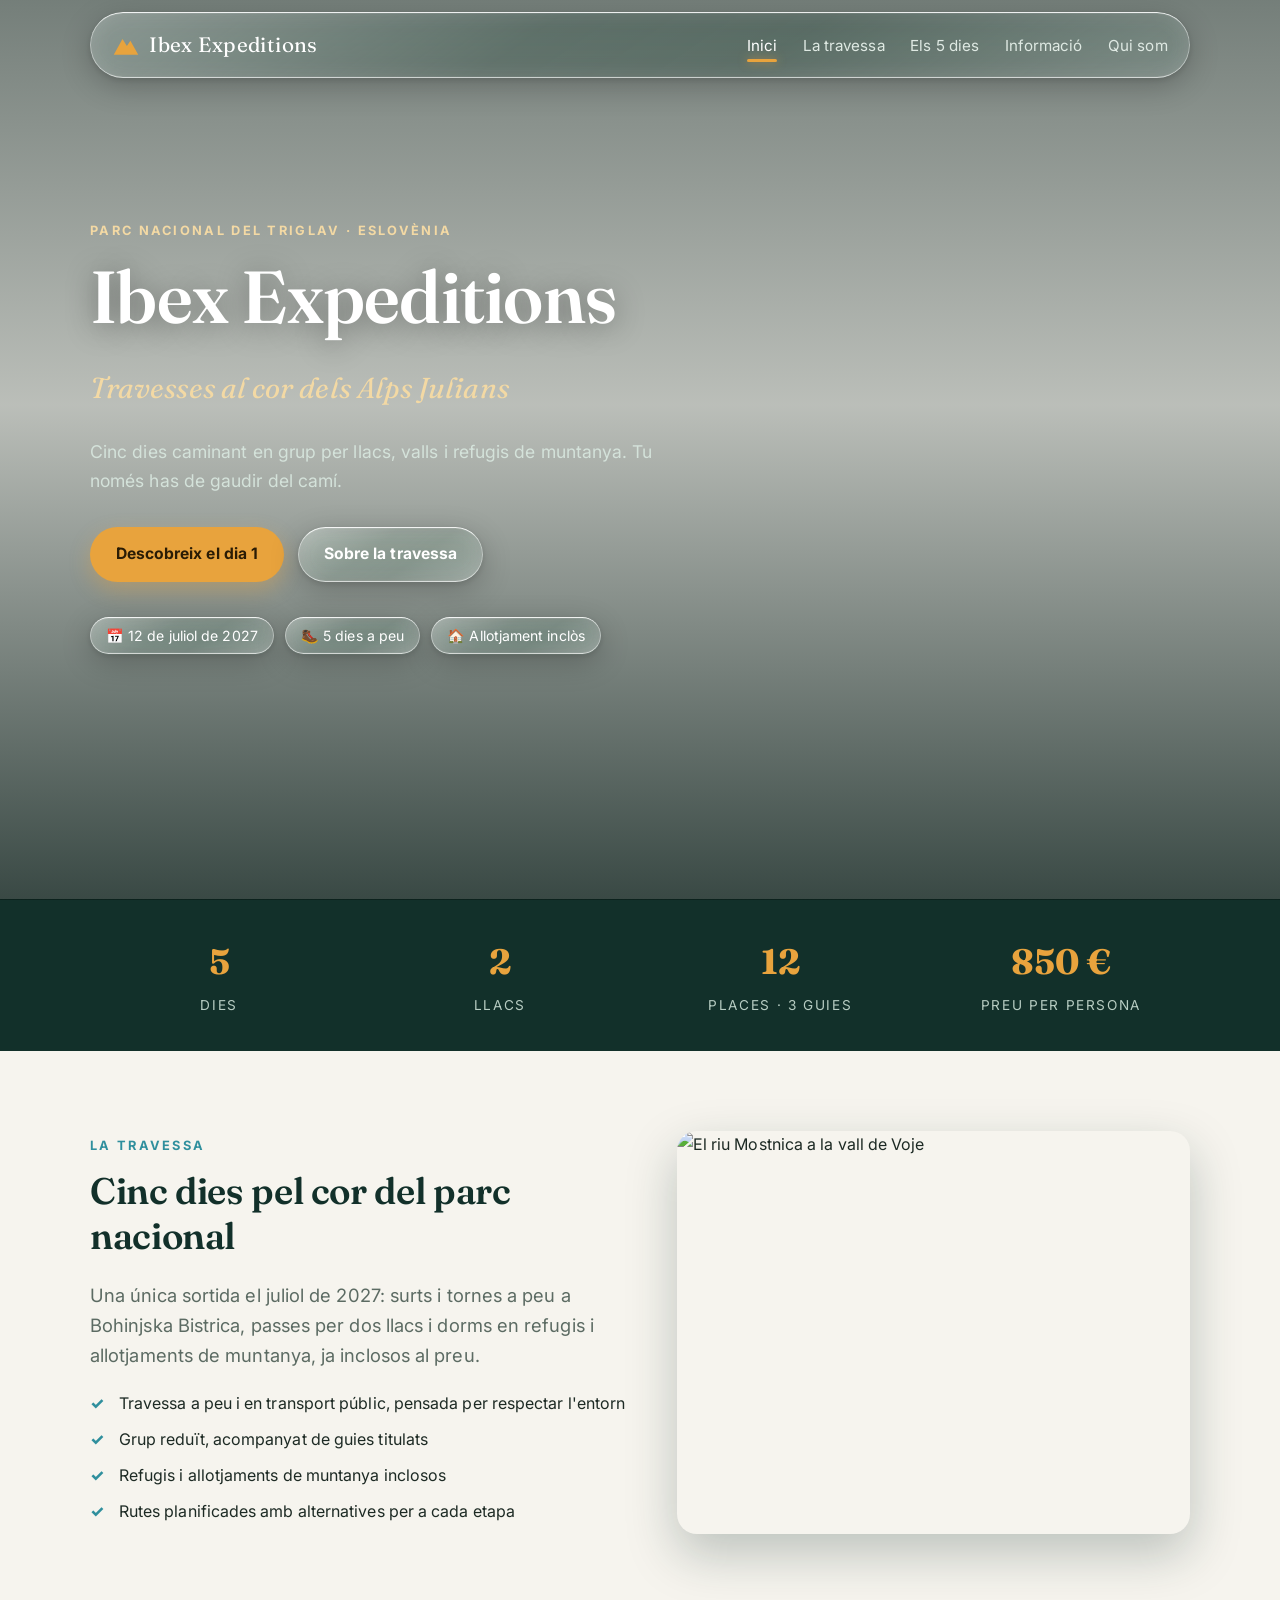
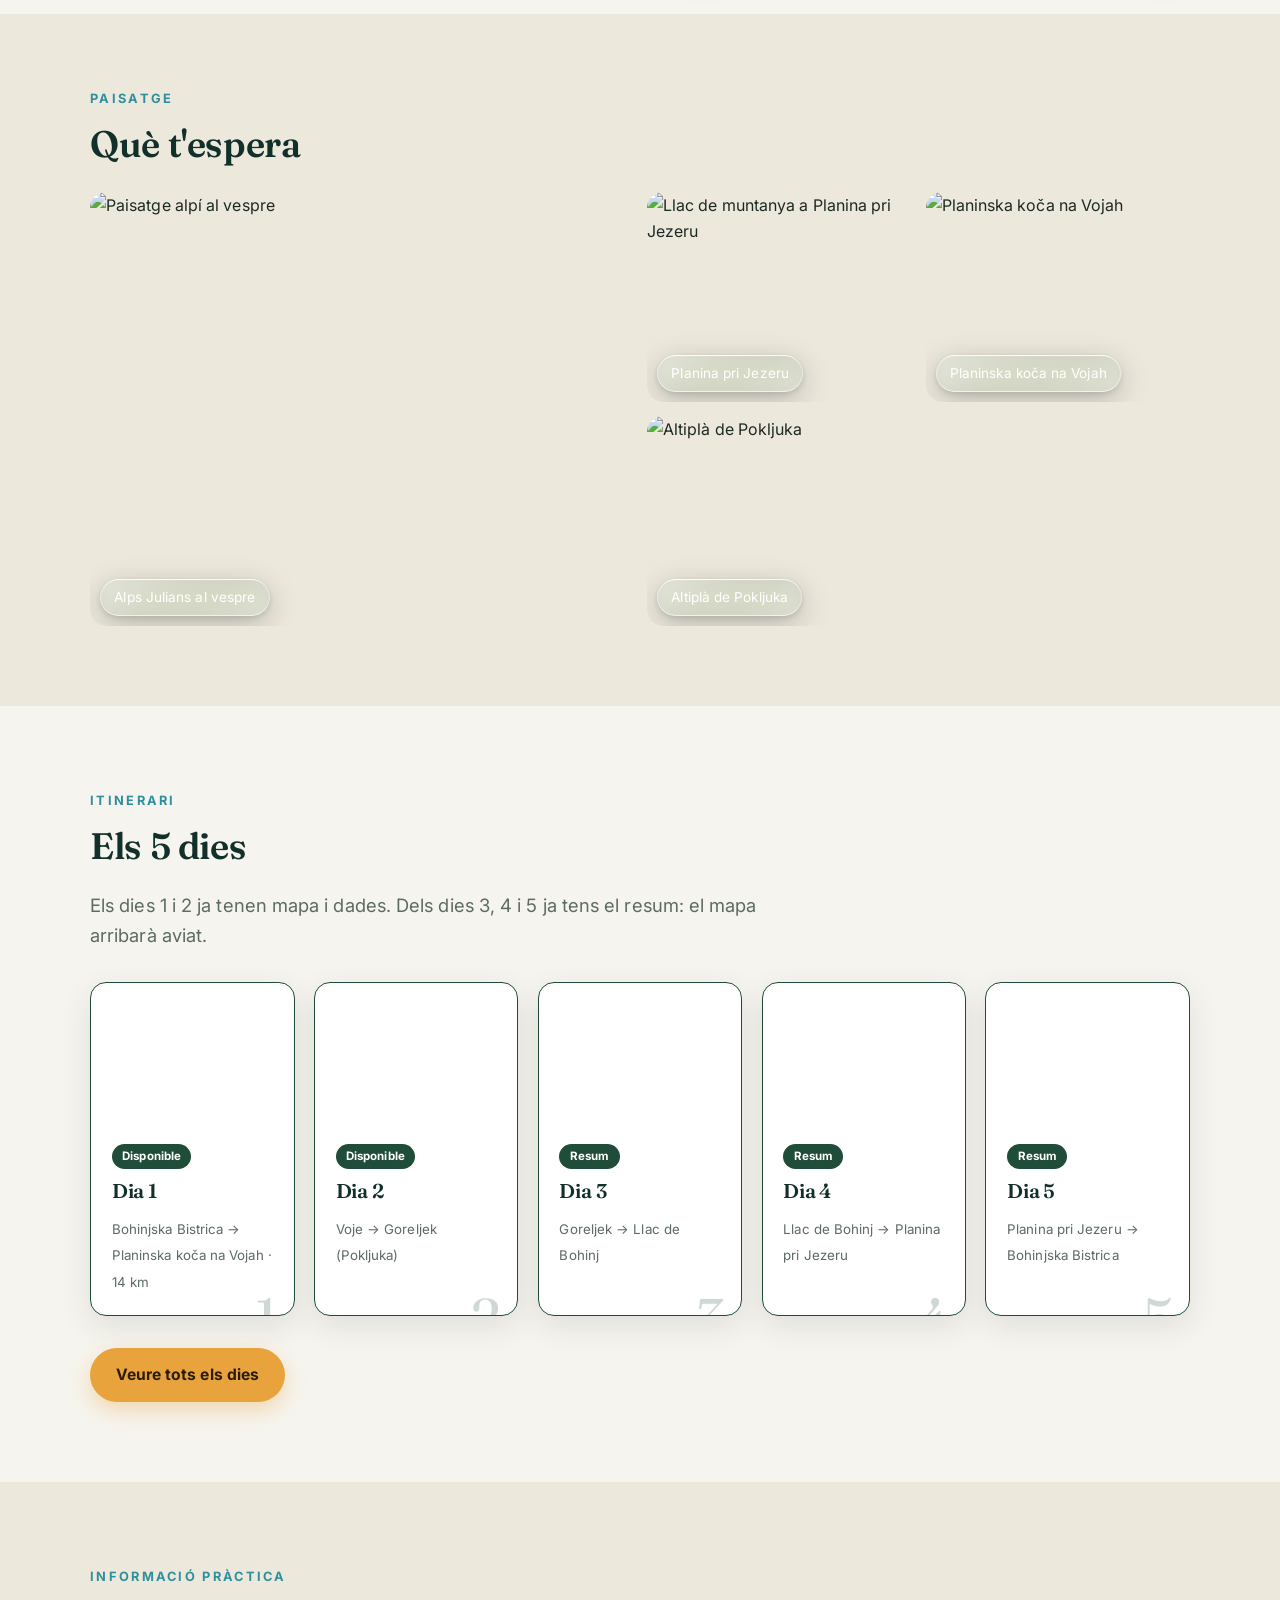
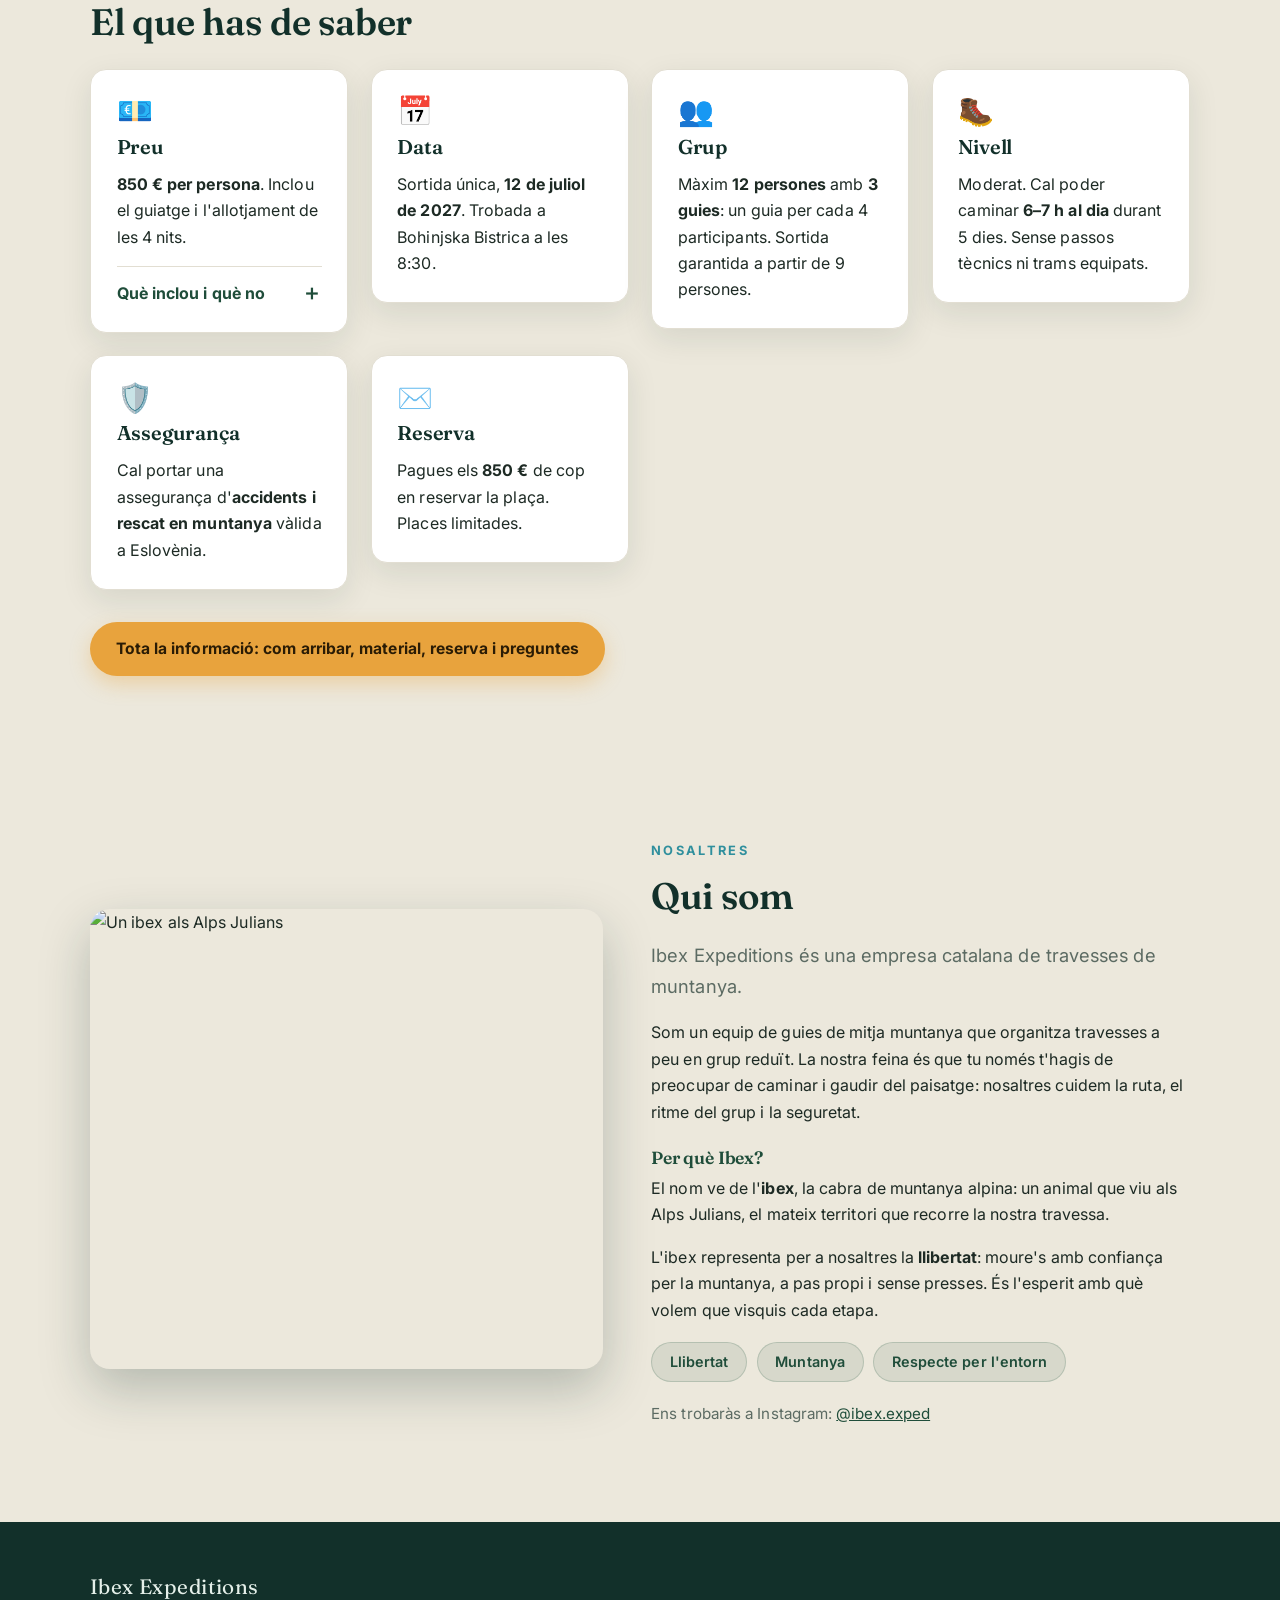
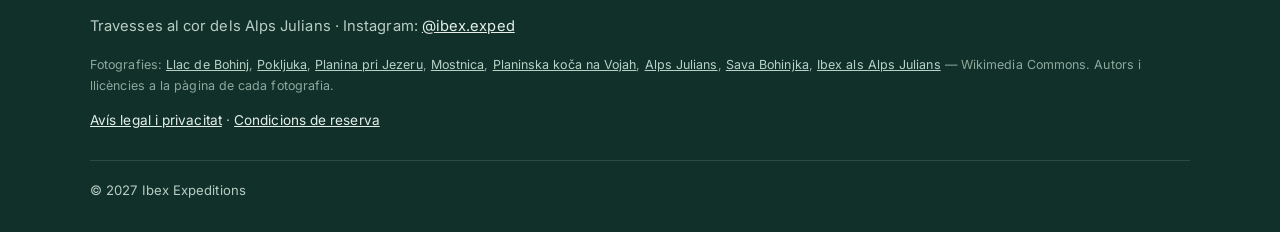
==== index.html @ 826ab8e1 "Pagament únic de 850 € en reservar (sense paga i senyal) Co-Authored-By: Claude Opus 5.5 <noreply@an" ====
<!DOCTYPE html>
<html lang="ca">
<head>
  <meta charset="UTF-8">
  <meta name="viewport" content="width=device-width, initial-scale=1">
  <title>Ibex Expeditions · Travesses al cor dels Alps Julians</title>
  <meta name="description" content="Ibex Expeditions: travessa guiada de 5 dies a peu pel Parc Nacional del Triglav (Eslovènia).">
  <link rel="preconnect" href="https://fonts.googleapis.com">
  <link rel="preconnect" href="https://fonts.gstatic.com" crossorigin>
  <link href="https://fonts.googleapis.com/css2?family=Fraunces:opsz,wght@9..144,500;9..144,600&family=Inter:wght@400;500;600;700&display=swap" rel="stylesheet">
  <link rel="stylesheet" href="css/style.css?v=23">
</head>
<body data-page="index">
<svg width="0" height="0" style="position:absolute" aria-hidden="true">
  <filter id="liquid" x="0" y="0" width="100%" height="100%" color-interpolation-filters="sRGB">
    <feImage href="data:image/svg+xml;utf8,%3Csvg%20xmlns%3D%22http%3A%2F%2Fwww.w3.org%2F2000%2Fsvg%22%20viewBox%3D%220%200%20100%20100%22%20preserveAspectRatio%3D%22none%22%3E%3Cdefs%3E%3ClinearGradient%20id%3D%22g%22%20x1%3D%220%22%20y1%3D%220%22%20x2%3D%221%22%20y2%3D%220%22%3E%3Cstop%20offset%3D%220%22%20stop-color%3D%22rgb%28255%2C128%2C128%29%22%2F%3E%3Cstop%20offset%3D%22.14%22%20stop-color%3D%22rgb%28128%2C128%2C128%29%22%2F%3E%3Cstop%20offset%3D%22.86%22%20stop-color%3D%22rgb%28128%2C128%2C128%29%22%2F%3E%3Cstop%20offset%3D%221%22%20stop-color%3D%22rgb%280%2C128%2C128%29%22%2F%3E%3C%2FlinearGradient%3E%3C%2Fdefs%3E%3Crect%20width%3D%22100%22%20height%3D%22100%22%20fill%3D%22url%28%23g%29%22%2F%3E%3C%2Fsvg%3E" x="0" y="0" width="100%" height="100%" preserveAspectRatio="none" result="mh"/>
    <feDisplacementMap in="SourceGraphic" in2="mh" scale="46" xChannelSelector="R" yChannelSelector="B" result="d1"/>
    <feImage href="data:image/svg+xml;utf8,%3Csvg%20xmlns%3D%22http%3A%2F%2Fwww.w3.org%2F2000%2Fsvg%22%20viewBox%3D%220%200%20100%20100%22%20preserveAspectRatio%3D%22none%22%3E%3Cdefs%3E%3ClinearGradient%20id%3D%22g%22%20x1%3D%220%22%20y1%3D%220%22%20x2%3D%220%22%20y2%3D%221%22%3E%3Cstop%20offset%3D%220%22%20stop-color%3D%22rgb%28128%2C255%2C128%29%22%2F%3E%3Cstop%20offset%3D%22.3%22%20stop-color%3D%22rgb%28128%2C128%2C128%29%22%2F%3E%3Cstop%20offset%3D%22.7%22%20stop-color%3D%22rgb%28128%2C128%2C128%29%22%2F%3E%3Cstop%20offset%3D%221%22%20stop-color%3D%22rgb%28128%2C0%2C128%29%22%2F%3E%3C%2FlinearGradient%3E%3C%2Fdefs%3E%3Crect%20width%3D%22100%22%20height%3D%22100%22%20fill%3D%22url%28%23g%29%22%2F%3E%3C%2Fsvg%3E" x="0" y="0" width="100%" height="100%" preserveAspectRatio="none" result="mv"/>
    <feDisplacementMap in="d1" in2="mv" scale="46" xChannelSelector="B" yChannelSelector="G"/>
  </filter>
</svg><header class="nav" id="nav">
  <div class="container nav-inner">
    <a class="brand" href="index.html">
      <svg viewBox="0 0 32 32" aria-hidden="true"><path d="M2 27 12 9l5 8 4-6 9 16z" fill="#e8a33d"/></svg>
      Ibex Expeditions
    </a>
    <button class="burger" aria-label="Obre el menú" aria-expanded="false">☰</button>
    <ul>
      <li><a class="link active" href="index.html">Inici</a></li>
      <li><a class="link" href="index.html#travessa">La travessa</a></li>
      <li><a class="link" href="index.html#dies">Els 5 dies</a></li>
      <li><a class="link" href="informacio.html">Informació</a></li>
      <li><a class="link" href="index.html#qui-som">Qui som</a></li>
    </ul>
  </div>
</header>

<section class="hero hero-photo" id="inici" style="--hero:url('https://commons.wikimedia.org/wiki/Special:FilePath/Bohinjsko_jezero_2.jpg?width=2000')">
  <div class="container">
    <span class="eyebrow" style="color:#f3d9a4">Parc Nacional del Triglav · Eslovènia</span>
    <h1>Ibex Expeditions</h1>
    <p class="slogan">Travesses al cor dels Alps Julians</p>
    <p class="sub">Cinc dies caminant en grup per llacs, valls i refugis de muntanya. Tu només has de gaudir del camí.</p>
    <div class="btns">
      <a class="btn btn-primary" href="dies.html#dia-1">Descobreix el dia 1</a>
      <a class="btn btn-ghost" href="#travessa">Sobre la travessa</a>
    </div>
    <div class="hero-badges"><span>📅 12 de juliol de 2027</span><span>🥾 5 dies a peu</span><span>🏠 Allotjament inclòs</span></div>
  </div>
</section>

<section class="statbar">
  <div class="container"><div class="grid">
    <div><strong>5</strong><span>dies</span></div>
    <div><strong>2</strong><span>llacs</span></div>
    <div><strong>12</strong><span>places · 3 guies</span></div>
    <div><strong>850 €</strong><span>preu per persona</span></div>
  </div></div>
</section>

<section class="section" id="travessa">
  <div class="container split">
    <div class="reveal">
      <span class="eyebrow">La travessa</span>
      <h2>Cinc dies pel cor del parc nacional</h2>
      <p class="lead">Una única sortida el juliol de 2027: surts i tornes a peu a Bohinjska Bistrica, passes per dos llacs i dorms en refugis i allotjaments de muntanya, ja inclosos al preu.</p>
      <ul class="checks">
        <li>Travessa a peu i en transport públic, pensada per respectar l'entorn</li>
        <li>Grup reduït, acompanyat de guies titulats</li>
        <li>Refugis i allotjaments de muntanya inclosos</li>
        <li>Rutes planificades amb alternatives per a cada etapa</li>
      </ul>
    </div>
    <img class="reveal" src="https://commons.wikimedia.org/wiki/Special:FilePath/Mostnica-Voje5.JPG?width=1600" alt="El riu Mostnica a la vall de Voje" loading="lazy">
  </div>
</section>

<section class="section" style="background:#ece8dc;padding-top:70px">
  <div class="container">
    <div class="reveal">
      <span class="eyebrow">Paisatge</span>
      <h2>Què t'espera</h2>
    </div>
    <div class="gallery reveal" style="margin-top:1.6rem">
      <figure class="wide tall"><img src="https://commons.wikimedia.org/wiki/Special:FilePath/Alpine_landscape_panorama_in_the_evening_%2852340854025%29.jpg?width=1600" alt="Paisatge alpí al vespre" loading="lazy"><figcaption>Alps Julians al vespre</figcaption></figure>
      <figure><img src="https://commons.wikimedia.org/wiki/Special:FilePath/Planina-pri-Jezeru-lake.jpg?width=1600" alt="Llac de muntanya a Planina pri Jezeru" loading="lazy"><figcaption>Planina pri Jezeru</figcaption></figure>
      <figure><img src="https://commons.wikimedia.org/wiki/Special:FilePath/Planinska_ko%C4%8Da_na_Vojah.JPG?width=1600" alt="Planinska koča na Vojah" loading="lazy"><figcaption>Planinska koča na Vojah</figcaption></figure>
      <figure class="wide"><img src="https://commons.wikimedia.org/wiki/Special:FilePath/Beautiful_surroundings_of_Planina_Zajamniki,_Pokljuka_plateau_near_Lake_Bohinj,_Julian_Alps_in_Triglav_National_Park_%2852340724264%29.jpg?width=1600" alt="Altiplà de Pokljuka" loading="lazy"><figcaption>Altiplà de Pokljuka</figcaption></figure>
    </div>
  </div>
</section>

<section class="section" id="dies">
  <div class="container">
    <div class="reveal">
      <span class="eyebrow">Itinerari</span>
      <h2>Els 5 dies</h2>
      <p class="lead">Els dies 1 i 2 ja tenen mapa i dades. Dels dies 3, 4 i 5 ja tens el resum: el mapa arribarà aviat.</p>
    </div>
    <div class="days" style="margin-top:2rem">
      <a class="day-card photo available reveal" href="dies.html#dia-1"><div class="thumb" style="background-image:url('https://commons.wikimedia.org/wiki/Special:FilePath/Mostnica-Voje5.JPG?width=600')"></div><div class="body"><span class="num">1</span><span class="tag">Disponible</span><h3>Dia 1</h3><small>Bohinjska Bistrica → Planinska koča na Vojah · 14 km</small></div></a>
      <a class="day-card photo available reveal" href="dies.html#dia-2"><div class="thumb" style="background-image:url('https://commons.wikimedia.org/wiki/Special:FilePath/Beautiful_surroundings_of_Planina_Zajamniki,_Pokljuka_plateau_near_Lake_Bohinj,_Julian_Alps_in_Triglav_National_Park_%2852340724264%29.jpg?width=600')"></div><div class="body"><span class="num">2</span><span class="tag">Disponible</span><h3>Dia 2</h3><small>Voje → Goreljek (Pokljuka)</small></div></a>
      <a class="day-card photo available reveal" href="dies.html#dia-3"><div class="thumb" style="background-image:url('https://commons.wikimedia.org/wiki/Special:FilePath/Bohinjsko_jezero_2.jpg?width=600')"></div><div class="body"><span class="num">3</span><span class="tag">Resum</span><h3>Dia 3</h3><small>Goreljek → Llac de Bohinj</small></div></a>
      <a class="day-card photo available reveal" href="dies.html#dia-4"><div class="thumb" style="background-image:url('https://commons.wikimedia.org/wiki/Special:FilePath/Planina-pri-Jezeru-lake.jpg?width=600')"></div><div class="body"><span class="num">4</span><span class="tag">Resum</span><h3>Dia 4</h3><small>Llac de Bohinj → Planina pri Jezeru</small></div></a>
      <a class="day-card photo available reveal" href="dies.html#dia-5"><div class="thumb" style="background-image:url('https://commons.wikimedia.org/wiki/Special:FilePath/Sava_Bohinjka_River_%2842613772802%29.jpg?width=600')"></div><div class="body"><span class="num">5</span><span class="tag">Resum</span><h3>Dia 5</h3><small>Planina pri Jezeru → Bohinjska Bistrica</small></div></a>
    </div>
    <div class="btns reveal" style="margin-top:2rem"><a class="btn btn-primary" href="dies.html">Veure tots els dies</a></div>
  </div>
</section>

<section class="section" id="pràctic" style="background:#ece8dc">
  <div class="container">
    <div class="reveal">
      <span class="eyebrow">Informació pràctica</span>
      <h2>El que has de saber</h2>
    </div>
    <div class="grid grid-3 price-grid" style="margin-top:1.5rem">
      <div class="card reveal"><div class="icon">💶</div><h3>Preu</h3><p><strong>850 € per persona</strong>. Inclou el guiatge i l'allotjament de les 4 nits.</p>
        <details class="acc">
          <summary>Què inclou i què no</summary>
          <div class="acc-body">
            <h4>✓ Inclou</h4>
            <ul class="checks"><li>Guiatge de la travessa durant els 5 dies</li><li>Allotjament de les 4 nits en refugis i allotjaments de muntanya, amb sopar i esmorzar</li></ul>
            <h4>✗ No inclou</h4>
            <ul class="nocheck"><li>Vols i transport fins a Bohinjska Bistrica</li><li>Dinars de pícnic, begudes i extres</li><li>Assegurança d'accidents i rescat</li><li>Allotjament abans i després de la travessa</li></ul>
            <p class="acc-note">Com que inclou guiatge i allotjament, és un viatge combinat venut per l'agència Viatges Muntanya Oberta, SL. <a href="informacio.html#pressupost">Mira el pressupost orientatiu del viatge sencer</a>.</p>
          </div>
        </details>
      </div>
      <div class="card reveal"><div class="icon">📅</div><h3>Data</h3><p>Sortida única, <strong>12 de juliol de 2027</strong>. Trobada a Bohinjska Bistrica a les 8:30.</p></div>
      <div class="card reveal"><div class="icon">👥</div><h3>Grup</h3><p>Màxim <strong>12 persones</strong> amb <strong>3 guies</strong>: un guia per cada 4 participants. Sortida garantida a partir de 9 persones.</p></div>
      <div class="card reveal"><div class="icon">🥾</div><h3>Nivell</h3><p>Moderat. Cal poder caminar <strong>6–7 h al dia</strong> durant 5 dies. Sense passos tècnics ni trams equipats.</p></div>
      <div class="card reveal"><div class="icon">🛡️</div><h3>Assegurança</h3><p>Cal portar una assegurança d'<strong>accidents i rescat en muntanya</strong> vàlida a Eslovènia.</p></div>
      <div class="card reveal"><div class="icon">✉️</div><h3>Reserva</h3><p>Pagues els <strong>850 €</strong> de cop en reservar la plaça. Places limitades.</p></div>
    </div>
    <div class="btns reveal" style="margin-top:2rem"><a class="btn btn-primary" href="informacio.html">Tota la informació: com arribar, material, reserva i preguntes</a></div>
  </div>
</section>

<section class="section" id="qui-som">
  <div class="container split split-rev">
    <img class="reveal" src="https://commons.wikimedia.org/wiki/Special:FilePath/MC_Steinbock.jpg?width=1400" alt="Un ibex als Alps Julians" loading="lazy">
    <div class="reveal">
      <span class="eyebrow">Nosaltres</span>
      <h2>Qui som</h2>
      <p class="lead">Ibex Expeditions és una empresa catalana de travesses de muntanya.</p>
      <p>Som un equip de guies de mitja muntanya que organitza travesses a peu en grup reduït. La nostra feina és que tu només t'hagis de preocupar de caminar i gaudir del paisatge: nosaltres cuidem la ruta, el ritme del grup i la seguretat.</p>
      <h3 class="sub-h">Per què Ibex?</h3>
      <p>El nom ve de l'<strong>ibex</strong>, la cabra de muntanya alpina: un animal que viu als Alps Julians, el mateix territori que recorre la nostra travessa.</p>
      <p>L'ibex representa per a nosaltres la <strong>llibertat</strong>: moure's amb confiança per la muntanya, a pas propi i sense presses. És l'esperit amb què volem que visquis cada etapa.</p>
      <div class="chips"><span>Llibertat</span><span>Muntanya</span><span>Respecte per l'entorn</span></div>
      <p class="who-links">Ens trobaràs a Instagram: <a href="https://www.instagram.com/ibex.exped" target="_blank" rel="noopener">@ibex.exped</a></p>
    </div>
  </div>
</section>

<footer class="footer">
  <div class="container">
    <a class="brand" href="index.html">Ibex Expeditions</a>
    <p>Travesses al cor dels Alps Julians · Instagram: <a href="https://www.instagram.com/ibex.exped" target="_blank" rel="noopener">@ibex.exped</a></p>
    <p class="credits">Fotografies: <a href="https://commons.wikimedia.org/wiki/File:Bohinjsko_jezero_2.jpg" target="_blank" rel="noopener">Llac de Bohinj</a>, <a href="https://commons.wikimedia.org/wiki/File:Beautiful_surroundings_of_Planina_Zajamniki,_Pokljuka_plateau_near_Lake_Bohinj,_Julian_Alps_in_Triglav_National_Park_%2852340724264%29.jpg" target="_blank" rel="noopener">Pokljuka</a>, <a href="https://commons.wikimedia.org/wiki/File:Planina-pri-Jezeru-lake.jpg" target="_blank" rel="noopener">Planina pri Jezeru</a>, <a href="https://commons.wikimedia.org/wiki/File:Mostnica-Voje5.JPG" target="_blank" rel="noopener">Mostnica</a>, <a href="https://commons.wikimedia.org/wiki/File:Planinska_ko%C4%8Da_na_Vojah.JPG" target="_blank" rel="noopener">Planinska koča na Vojah</a>, <a href="https://commons.wikimedia.org/wiki/File:Alpine_landscape_panorama_in_the_evening_%2852340854025%29.jpg" target="_blank" rel="noopener">Alps Julians</a>, <a href="https://commons.wikimedia.org/wiki/File:Sava_Bohinjka_River_%2842613772802%29.jpg" target="_blank" rel="noopener">Sava Bohinjka</a>, <a href="https://commons.wikimedia.org/wiki/File:MC_Steinbock.jpg" target="_blank" rel="noopener">Ibex als Alps Julians</a> — Wikimedia Commons. Autors i llicències a la pàgina de cada fotografia.</p>
    <p class="legal-links"><a href="informacio.html#legal">Avís legal i privacitat</a> · <a href="informacio.html#condicions">Condicions de reserva</a></p>
    <div class="footer-bottom">© 2027 Ibex Expeditions</div>
  </div>
</footer>
<script src="js/main.js?v=23"></script>
</body>
</html>
---- css/style.css ----
/* ===== Ibex Expeditions — estils ===== */
:root {
  --bg: #f6f4ee;
  --ink: #1d2a24;
  --muted: #5c6b63;
  --forest: #1f4d3a;
  --forest-dark: #12302a;
  --lake: #2f8f9d;
  --sun: #e8a33d;
  --card: #ffffff;
  --line: #e2ded2;
  --radius: 16px;
  --shadow: 0 10px 30px rgba(18, 48, 42, 0.10);
  --serif: Georgia, "Times New Roman", serif;
  --sans: -apple-system, BlinkMacSystemFont, "Segoe UI", Roboto, Helvetica, Arial, sans-serif;
}

* { box-sizing: border-box; }
html { scroll-behavior: smooth; }
body {
  margin: 0;
  font-family: var(--sans);
  color: var(--ink);
  background: var(--bg);
  line-height: 1.65;
}
img, svg, iframe { max-width: 100%; }
a { color: var(--forest); }
h1, h2, h3 { font-family: var(--serif); line-height: 1.2; margin: 0 0 .6em; }
h2 { font-size: clamp(1.6rem, 3.5vw, 2.3rem); color: var(--forest-dark); }
h3 { font-size: 1.25rem; color: var(--forest-dark); }
p { margin: 0 0 1em; }

.container { width: min(1100px, 92%); margin-inline: auto; }
.section { padding: 80px 0; }
.eyebrow {
  display: inline-block;
  font-size: .8rem; letter-spacing: .18em; text-transform: uppercase;
  color: var(--lake); font-weight: 700; margin-bottom: .8rem;
}
.lead { font-size: 1.15rem; color: var(--muted); max-width: 680px; }

/* ---------- Navegació ---------- */
.nav {
  position: sticky; top: 0; z-index: 50;
  background: rgba(18, 48, 42, .94);
  backdrop-filter: blur(8px);
}
.nav-inner { display: flex; align-items: center; justify-content: space-between; height: 66px; }
.brand { color: #fff; text-decoration: none; font-family: var(--serif); font-size: 1.3rem; letter-spacing: .02em; display: flex; align-items: center; gap: .55rem; }
.brand svg { width: 28px; height: 28px; }
.nav ul { list-style: none; display: flex; gap: 1.6rem; margin: 0; padding: 0; }
.nav a.link { color: #dfe9e3; text-decoration: none; font-size: .95rem; padding: .3rem 0; border-bottom: 2px solid transparent; }
.nav a.link:hover, .nav a.link.active { color: #fff; border-color: var(--sun); }
.burger { display: none; background: none; border: 0; color: #fff; font-size: 1.7rem; cursor: pointer; }

@media (max-width: 760px) {
  .burger { display: block; }
  .nav ul {
    position: absolute; top: 66px; left: 0; right: 0;
    flex-direction: column; gap: 0; background: var(--forest-dark);
    max-height: 0; overflow: hidden; transition: max-height .3s ease;
  }
  .nav ul.open { max-height: 420px; }
  .nav li { padding: .9rem 6%; border-top: 1px solid rgba(255,255,255,.08); }
}

/* ---------- Hero ---------- */
.hero {
  position: relative; color: #fff; overflow: hidden;
  background: linear-gradient(180deg, #16404a 0%, #1f4d3a 55%, #12302a 100%);
  padding: 110px 0 190px;
}
.hero::before {
  content: ""; position: absolute; inset: 0;
  background: radial-gradient(circle at 78% 22%, rgba(232,163,61,.55) 0, rgba(232,163,61,0) 28%);
}
.hero .container { position: relative; z-index: 2; }
.hero h1 { font-size: clamp(2.4rem, 7vw, 4.6rem); margin-bottom: .3em; }
.hero p.slogan { font-family: var(--serif); font-style: italic; font-size: clamp(1.2rem, 3vw, 1.8rem); color: #f3d9a4; margin-bottom: 1.6rem; }
.hero p.sub { max-width: 600px; color: #d4e2da; font-size: 1.1rem; }
.hero-mountains { position: absolute; bottom: -1px; left: 0; width: 100%; height: auto; z-index: 1; }
.btns { display: flex; gap: .9rem; flex-wrap: wrap; margin-top: 2rem; }
.btn {
  display: inline-block; padding: .9rem 1.6rem; border-radius: 999px;
  text-decoration: none; font-weight: 700; font-size: .98rem;
  transition: transform .15s ease, box-shadow .15s ease;
}
.btn:hover { transform: translateY(-2px); }
.btn-primary { background: var(--sun); color: #2a1c05; box-shadow: 0 8px 20px rgba(232,163,61,.35); }
.btn-ghost { border: 2px solid rgba(255,255,255,.55); color: #fff; }

/* ---------- Targetes i quadrícules ---------- */
.grid { display: grid; gap: 1.4rem; }
.grid-3 { grid-template-columns: repeat(auto-fit, minmax(240px, 1fr)); }
.grid-4 { grid-template-columns: repeat(auto-fit, minmax(200px, 1fr)); }
.card {
  background: var(--card); border: 1px solid var(--line);
  border-radius: var(--radius); padding: 1.6rem; box-shadow: var(--shadow);
}
.card .icon { font-size: 1.8rem; margin-bottom: .5rem; }
.card p:last-child { margin-bottom: 0; }

.stat { text-align: center; }
.stat strong { display: block; font-family: var(--serif); font-size: 2.3rem; color: var(--forest); }
.stat span { color: var(--muted); font-size: .92rem; }

/* ---------- Dies de la travessa ---------- */
.days { display: grid; gap: 1.2rem; grid-template-columns: repeat(auto-fit, minmax(190px, 1fr)); }
.day-card {
  display: block; text-decoration: none; color: inherit;
  background: var(--card); border: 1px solid var(--line); border-radius: var(--radius);
  padding: 1.4rem; position: relative; overflow: hidden;
  transition: transform .2s ease, box-shadow .2s ease;
}
.day-card .num { font-family: var(--serif); font-size: 3rem; color: var(--line); position: absolute; right: 14px; top: -2px; }
.day-card h3 { margin-top: 1.6rem; }
.day-card small { color: var(--muted); }
.day-card.available { border-color: var(--forest); box-shadow: var(--shadow); }
.day-card.available:hover { transform: translateY(-5px); }
.day-card.available .num { color: rgba(31,77,58,.18); }
.day-card.soon { opacity: .65; cursor: default; }
.tag { display: inline-block; font-size: .72rem; font-weight: 700; padding: .2rem .65rem; border-radius: 999px; background: var(--forest); color: #fff; }
.tag.soon { background: #c9c5b8; color: #4a4a40; }

/* ---------- Capçalera pàgines de dia ---------- */
.page-hero {
  color: #fff; padding: 70px 0 60px;
  background: linear-gradient(135deg, #12302a, #1f4d3a 60%, #2f8f9d);
}
.page-hero h1 { font-size: clamp(2rem, 5vw, 3.2rem); margin-bottom: .2em; }
.crumbs { font-size: .9rem; color: #b8d1c6; margin-bottom: 1rem; }
.crumbs a { color: #dfeee6; }
.date-pill { display: inline-block; background: rgba(255,255,255,.15); padding: .35rem 1rem; border-radius: 999px; font-size: .9rem; margin-bottom: 1rem; }

/* ---------- Ruta: inici i final ---------- */
.route { display: grid; grid-template-columns: 1fr auto 1fr; gap: 1rem; align-items: center; }
.route .point { background: var(--card); border: 1px solid var(--line); border-radius: var(--radius); padding: 1.3rem; box-shadow: var(--shadow); }
.route .point small { color: var(--lake); font-weight: 700; letter-spacing: .1em; text-transform: uppercase; font-size: .72rem; }
.route .point h3 { margin: .2rem 0 0; }
.route .arrow { font-size: 2rem; color: var(--sun); }
@media (max-width: 700px) {
  .route { grid-template-columns: 1fr; }
  .route .arrow { transform: rotate(90deg); text-align: center; }
}

/* ---------- Taula de dades ---------- */
.data-table { width: 100%; border-collapse: collapse; background: var(--card); border-radius: var(--radius); overflow: hidden; box-shadow: var(--shadow); }
.data-table th, .data-table td { padding: .9rem 1.2rem; text-align: left; border-bottom: 1px solid var(--line); }
.data-table th { background: var(--forest-dark); color: #fff; font-weight: 600; font-size: .9rem; }
.data-table tr:last-child td { border-bottom: 0; }
.pending { color: #a07416; font-style: italic; }

/* ---------- Plans A+ / B / C ---------- */
.tabs { display: flex; gap: .6rem; flex-wrap: wrap; margin-bottom: 1.4rem; }
.tab {
  border: 2px solid var(--line); background: var(--card); color: var(--ink);
  padding: .7rem 1.4rem; border-radius: 999px; cursor: pointer; font-weight: 700; font-size: .95rem;
  font-family: var(--sans);
}
.tab[aria-selected="true"] { background: var(--forest); color: #fff; border-color: var(--forest); }
.plan { display: none; }
.plan.show { display: block; animation: fade .35s ease; }
@keyframes fade { from { opacity: 0; transform: translateY(8px); } to { opacity: 1; transform: none; } }
.plan-box { background: var(--card); border: 1px solid var(--line); border-left: 6px solid var(--forest); border-radius: var(--radius); padding: 1.8rem; box-shadow: var(--shadow); }
.plan-box.b { border-left-color: var(--lake); }
.plan-box.c { border-left-color: var(--sun); }

/* ---------- Mapa ---------- */
.map-wrap { background: var(--card); border: 1px solid var(--line); border-radius: var(--radius); padding: 1rem; box-shadow: var(--shadow); }
.map-wrap iframe { width: 100%; height: 480px; border: 0; border-radius: 10px; display: block; }
.map-wrap .map-link { display: inline-block; margin-top: .8rem; font-size: .92rem; }
@media (max-width: 600px) { .map-wrap iframe { height: 340px; } }

/* ---------- Avís ---------- */
.notice { background: #fff6e0; border: 1px solid #f0d99b; border-radius: var(--radius); padding: 1.2rem 1.5rem; color: #5d4710; }

/* ---------- Navegació entre dies ---------- */
.day-nav { display: flex; justify-content: space-between; gap: 1rem; flex-wrap: wrap; }

/* ---------- Peu ---------- */
.footer { background: var(--forest-dark); color: #b8cdc3; padding: 48px 0 30px; font-size: .92rem; }
.footer a { color: #e4efe9; }
.footer .brand { margin-bottom: .6rem; }
.footer-bottom { border-top: 1px solid rgba(255,255,255,.12); margin-top: 1.8rem; padding-top: 1.2rem; font-size: .82rem; }

/* ---------- Animació d'aparició ---------- */
.reveal { opacity: 0; transform: translateY(22px); transition: opacity .6s ease, transform .6s ease; }
.reveal.visible { opacity: 1; transform: none; }
@media (prefers-reduced-motion: reduce) {
  .reveal { opacity: 1; transform: none; transition: none; }
  html { scroll-behavior: auto; }
}

/* ===== v2: fotos i estil més professional ===== */
:root { --serif: "Fraunces", Georgia, "Times New Roman", serif; --sans: "Inter", -apple-system, BlinkMacSystemFont, "Segoe UI", Roboto, Helvetica, Arial, sans-serif; }
body { letter-spacing: .005em; }
h1, h2, h3 { font-weight: 600; letter-spacing: -.01em; }

.nav { background: rgba(10, 30, 26, .55); transition: background .3s ease; }
.nav.solid { background: rgba(10, 30, 26, .95); }
.nav { position: fixed; left: 0; right: 0; }
.nav-inner { height: 72px; }
.nav a.link.cta { background: var(--sun); color: #2a1c05; padding: .5rem 1.1rem; border-radius: 999px; font-weight: 700; border: 0; }
@media (max-width: 760px) { .nav ul { top: 72px; } }

/* Hero amb foto */
.hero-photo {
  min-height: 100vh; display: flex; align-items: center; padding: 120px 0 150px;
  background:
    linear-gradient(180deg, rgba(10,30,26,.55) 0%, rgba(10,30,26,.25) 45%, rgba(10,30,26,.80) 100%),
    var(--hero) center / cover no-repeat;
}
.hero-photo::before { display: none; }
.hero-photo h1 { text-shadow: 0 4px 30px rgba(0,0,0,.4); }
.hero-badges { display: flex; gap: .7rem; flex-wrap: wrap; margin-top: 2.2rem; }
.hero-badges span { background: rgba(255,255,255,.14); border: 1px solid rgba(255,255,255,.28); backdrop-filter: blur(6px); padding: .45rem 1rem; border-radius: 999px; font-size: .88rem; }

/* Banda de dades */
.statbar { background: var(--forest-dark); color: #fff; padding: 34px 0; margin-top: -1px; }
.statbar .grid { grid-template-columns: repeat(auto-fit, minmax(150px, 1fr)); text-align: center; }
.statbar strong { display: block; font-family: var(--serif); font-size: 2.2rem; color: var(--sun); }
.statbar span { font-size: .85rem; color: #b8cdc3; text-transform: uppercase; letter-spacing: .12em; }

/* Seccions amb foto */
.split { display: grid; grid-template-columns: 1.05fr 1fr; gap: 3rem; align-items: center; }
.split img { width: 100%; height: 100%; max-height: 460px; object-fit: cover; border-radius: 20px; box-shadow: 0 20px 50px rgba(18,48,42,.25); display: block; }
@media (max-width: 800px) { .split { grid-template-columns: 1fr; gap: 1.6rem; } }
.checks { list-style: none; padding: 0; margin: 1.2rem 0 0; }
.checks li { padding-left: 1.8rem; position: relative; margin-bottom: .6rem; }
.checks li::before { content: "✓"; position: absolute; left: 0; color: var(--lake); font-weight: 800; }

/* Galeria */
.gallery { display: grid; gap: 14px; grid-template-columns: repeat(4, 1fr); grid-auto-rows: 210px; }
.gallery figure { margin: 0; position: relative; overflow: hidden; border-radius: 16px; }
.gallery figure.wide { grid-column: span 2; }
.gallery figure.tall { grid-row: span 2; }
.gallery img { width: 100%; height: 100%; object-fit: cover; display: block; transition: transform .6s ease; }
.gallery figure:hover img { transform: scale(1.06); }
.gallery figcaption { position: absolute; left: 0; right: 0; bottom: 0; padding: 1.4rem 1rem .8rem; color: #fff; font-size: .85rem; background: linear-gradient(transparent, rgba(0,0,0,.65)); }
@media (max-width: 800px) { .gallery { grid-template-columns: repeat(2, 1fr); grid-auto-rows: 160px; } }

/* Targetes de dia amb foto */
.day-card.photo { padding: 0; }
.day-card.photo .thumb { height: 140px; background-size: cover; background-position: center; }
.day-card.photo .body { padding: 1.1rem 1.3rem 1.3rem; position: relative; }
.day-card.photo .num { color: rgba(255,255,255,.9); top: 8px; right: 14px; text-shadow: 0 2px 10px rgba(0,0,0,.4); }
.day-card.photo h3 { margin-top: .6rem; }
.day-card.photo.soon .thumb { filter: grayscale(.7); }

/* Capçalera de dia amb foto */
.page-hero.photo {
  padding: 170px 0 90px;
  background: linear-gradient(180deg, rgba(10,30,26,.5), rgba(10,30,26,.8)), var(--hero) center / cover no-repeat;
}

/* Punts de ruta amb foto */
.route .point { padding: 0; overflow: hidden; }
.route .point img { width: 100%; height: 190px; object-fit: cover; display: block; }
.route .point .txt { padding: 1.1rem 1.3rem 1.3rem; }

/* Crèdits */
.credits { font-size: .78rem; color: #8ea89c; margin-top: 1rem; line-height: 1.7; }
.credits a { color: #b8d1c6; }

/* ===== Vidre esmerilat (blur) amb alternativa per a navegadors sense suport ===== */
/* Base: fons més opac, es llegeix bé a qualsevol navegador */
.nav { background: rgba(10, 30, 26, .88); }
.nav.solid { background: rgba(10, 30, 26, .94); }
.btn-ghost, .hero-badges span, .date-pill { background: rgba(10, 30, 26, .45); }
.gallery figcaption { background: rgba(0, 0, 0, .55); }

/* Navegadors amb backdrop-filter (Chrome, Edge, Safari, Firefox 103+, Opera...) */
@supports ((-webkit-backdrop-filter: blur(1px)) or (backdrop-filter: blur(1px))) {
  .nav { background: rgba(10, 30, 26, .45); -webkit-backdrop-filter: blur(16px) saturate(140%); backdrop-filter: blur(16px) saturate(140%); }
  .nav.solid { background: rgba(10, 30, 26, .85); }
  .btn-ghost, .hero-badges span, .date-pill { background: rgba(255, 255, 255, .14); -webkit-backdrop-filter: blur(12px); backdrop-filter: blur(12px); }
  .gallery figcaption { background: rgba(0, 0, 0, .30); -webkit-backdrop-filter: blur(8px); backdrop-filter: blur(8px); }
}

/* ===== Desplegable inclou / no inclou ===== */
.acc { margin-top: 1rem; border-top: 1px solid var(--line); padding-top: .8rem; }
.acc summary { cursor: pointer; font-weight: 700; color: var(--forest); list-style: none; display: flex; justify-content: space-between; align-items: center; }
.acc summary::-webkit-details-marker { display: none; }
.acc summary::after { content: "＋"; font-size: 1.3rem; line-height: 1; transition: transform .35s cubic-bezier(.2,.7,.2,1); }
.acc.is-open summary::after { transform: rotate(45deg); }
.acc-body { padding-top: .8rem; }
.acc-body h4 { margin: .8rem 0 .3rem; font-size: .8rem; letter-spacing: .12em; text-transform: uppercase; color: var(--muted); }
.nocheck { list-style: none; padding: 0; margin: 0; }
.nocheck li { padding-left: 1.8rem; position: relative; margin-bottom: .5rem; }
.nocheck li::before { content: "✗"; position: absolute; left: 0; color: #b5533c; font-weight: 800; }
.acc-note { font-size: .85rem; color: var(--muted); margin-top: .9rem; }

/* El desplegable no estira les targetes del costat */
.price-grid { align-items: start; }

/* ===== Liquid Glass = blur + refracció a les vores =====
   Chromium: blur + refracció (filtre SVG #liquid). Resta de navegadors: només blur. */
:root {
  --glass-tint: linear-gradient(145deg, rgba(255,255,255,.34) 0%, rgba(255,255,255,.08) 40%, rgba(255,255,255,.05) 62%, rgba(255,255,255,.24) 100%);
  --glass-rim: inset 0 0 0 1px rgba(255,255,255,.38), inset 0 2px 1px -1px rgba(255,255,255,.9), inset 0 -2px 1px -1px rgba(255,255,255,.5), inset 0 0 20px rgba(255,255,255,.14);
  --glass-drop: 0 8px 30px rgba(0,0,0,.22), 0 2px 6px rgba(0,0,0,.12);
}

/* Menú: píndola flotant. El vidre és una capa a part, així el text no es deforma */
.nav {
  position: fixed; top: 12px; left: 50%; right: auto; transform: translateX(-50%);
  width: min(1100px, 94%); border-radius: 999px;
  background: none !important; -webkit-backdrop-filter: none !important; backdrop-filter: none !important;
}
.nav-inner { padding: 0 1.4rem; width: 100%; height: 66px; }
.nav::before {
  content: ""; position: absolute; inset: 0; border-radius: inherit; z-index: -1;
  background: var(--glass-tint), rgba(10,30,26,.38);
  box-shadow: var(--glass-rim), var(--glass-drop);
  -webkit-backdrop-filter: blur(10px) saturate(180%) brightness(1.08);
  backdrop-filter: blur(10px) saturate(180%) brightness(1.08);
}
.nav.solid::before { background: var(--glass-tint), rgba(10,30,26,.62); }
@media (max-width: 760px) { .nav ul { top: 70px; border-radius: 22px; background: rgba(10,30,26,.88); } }

/* Etiquetes, botons i peus de foto */
.btn-ghost, .hero-badges span, .date-pill, .gallery figcaption {
  background: var(--glass-tint), rgba(10,30,26,.18); border: 0; color: #fff;
  box-shadow: var(--glass-rim), var(--glass-drop);
  -webkit-backdrop-filter: blur(8px) saturate(180%) brightness(1.1);
  backdrop-filter: blur(8px) saturate(180%) brightness(1.1);
}
.gallery figcaption { left: 10px; right: auto; bottom: 10px; padding: .45rem .9rem; border-radius: 999px; }
.btn-ghost[style*="var(--forest)"] { color: var(--forest) !important; background: rgba(255,255,255,.55); box-shadow: var(--glass-rim), 0 4px 14px rgba(18,48,42,.12); }

/* Només Chromium: afegeix la refracció */
.is-chromium .nav::before, .is-chromium .nav.solid::before,
.is-chromium .btn-ghost, .is-chromium .hero-badges span, .is-chromium .date-pill, .is-chromium .gallery figcaption {
  -webkit-backdrop-filter: url(#liquid) blur(6px) saturate(180%) brightness(1.1);
  backdrop-filter: url(#liquid) blur(6px) saturate(180%) brightness(1.1);
}

/* Brillantor en passar-hi per sobre */
.nav::after, .btn-ghost::after, .hero-badges span::after {
  content: ""; position: absolute; inset: 0; border-radius: inherit; pointer-events: none;
  background: linear-gradient(105deg, transparent 35%, rgba(255,255,255,.32) 48%, transparent 60%);
  background-size: 250% 100%; background-position: 130% 0; transition: background-position .9s ease;
}
.btn-ghost, .hero-badges span { position: relative; }
.nav:hover::after, .btn-ghost:hover::after, .hero-badges span:hover::after { background-position: -30% 0; }

/* ===== Subratllat del menú que es mou ===== */
.nav ul { position: relative; }
.nav-indicator { position: absolute; left: 0; bottom: -4px; height: 3px; width: 0; border-radius: 3px; background: var(--sun); box-shadow: 0 0 10px rgba(232,163,61,.7); opacity: 0; pointer-events: none; transition: transform .45s cubic-bezier(.2,.8,.2,1), width .45s cubic-bezier(.2,.8,.2,1), opacity .3s; }
.nav ul.has-ind a.link { border-bottom-color: transparent !important; }
section[id] { scroll-margin-top: 90px; }
@media (max-width: 760px) { .nav-indicator { display: none; } .nav ul.has-ind a.link.active { border-bottom-color: var(--sun) !important; } }

/* ===== Mòbil: menú, que no desbordi la pàgina ===== */
html, body { overflow-x: clip; }
.brand { white-space: nowrap; }
@media (max-width: 760px) {
  .nav { width: calc(100% - 20px); top: 10px; }
  .nav-inner { padding: 0 .6rem 0 1.1rem; height: 58px; }
  .brand { font-size: 1.1rem; }
  .brand svg { width: 24px; height: 24px; }
  .burger { padding: .4rem .7rem; font-size: 1.6rem; line-height: 1; }
  .nav ul {
    position: absolute !important; top: calc(100% + 8px); left: 0; right: 0;
    flex-direction: column; gap: 0; padding: .4rem 0;
    background: rgba(10,30,26,.92); border-radius: 24px;
    -webkit-backdrop-filter: blur(16px); backdrop-filter: blur(16px);
    box-shadow: var(--glass-rim), var(--glass-drop);
    max-height: 0; opacity: 0; overflow: hidden; visibility: hidden; padding-top: 0; padding-bottom: 0;
    transition: max-height .35s ease, opacity .25s ease, visibility .25s, padding .25s;
  }
  .nav ul.open { max-height: 420px; opacity: 1; visibility: visible; padding: .5rem 0; }
  .nav li { padding: 0; border: 0; }
  .nav a.link { display: block; padding: .85rem 1.4rem; border-bottom: 0 !important; }
  .nav a.link.active { color: var(--sun); }
  .nav ul.has-ind a.link.active { border-bottom: 0 !important; }
  .nav a.link.cta { display: inline-block; margin: .4rem 1.2rem .6rem; padding: .6rem 1.4rem; }
  .hero-photo { padding: 110px 0 120px; min-height: 92vh; }
  .hero .container { width: 90%; }
  .statbar { margin-top: -40px; }
}

/* Número del dia dins la targeta: visible sobre fons clar */
.day-card.photo .num { color: rgba(31,77,58,.16); text-shadow: none; top: 150px; right: 16px; font-size: 3.4rem; }
.day-card.photo.available .num { color: rgba(31,77,58,.22); }

.map-note { margin: .9rem 0 0; font-size: .9rem; color: var(--muted); }

/* ===== Qui som ===== */
.split-rev { grid-template-columns: 1fr 1.05fr; }
.chips { display: flex; flex-wrap: wrap; gap: .6rem; margin-top: 1.2rem; }
.chips span { padding: .45rem 1.1rem; border-radius: 999px; background: rgba(31,77,58,.1); color: var(--forest); font-weight: 600; font-size: .9rem; border: 1px solid rgba(31,77,58,.18); }
@media (max-width: 800px) { .split-rev { grid-template-columns: 1fr; } .split-rev img { max-height: 340px; } }

.sub-h { margin: 1.4rem 0 .4rem; font-size: 1.1rem; color: var(--forest); }
.who-links { margin-top: 1.2rem; font-size: .95rem; color: var(--muted); }
#qui-som { background: #ece8dc; }

/* ===== Pàgina de tots els dies ===== */
.day-tabs-wrap { position: sticky; top: 84px; z-index: 40; padding: 10px 0; pointer-events: none; }
.day-tabs { display: flex; gap: .4rem; overflow-x: auto; pointer-events: auto; width: fit-content; max-width: 100%; margin-inline: auto; padding: .35rem; border-radius: 999px; scrollbar-width: none; background: rgba(255,255,255,.72); -webkit-backdrop-filter: blur(14px) saturate(160%); backdrop-filter: blur(14px) saturate(160%); box-shadow: 0 8px 26px rgba(18,48,42,.16), inset 0 0 0 1px rgba(255,255,255,.7); }
.day-tabs::-webkit-scrollbar { display: none; }
.day-tabs a { white-space: nowrap; text-decoration: none; color: var(--forest-dark); font-weight: 600; font-size: .92rem; padding: .5rem 1.15rem; border-radius: 999px; transition: background .3s, color .3s; }
.day-tabs a:hover { background: rgba(31,77,58,.1); }
.day-tabs a.active { background: var(--forest); color: #fff; }
.day-tabs-wrap + .day-sec { padding-top: 40px; }
.day-sec { scroll-margin-top: 150px; }
.day-head { display: flex; gap: 1.4rem; align-items: flex-start; margin-bottom: 2rem; }
.day-num { font-family: var(--serif); font-size: clamp(4rem, 10vw, 7rem); line-height: .85; color: rgba(31,77,58,.18); font-weight: 600; }
.date-chip { display: inline-block; font-size: .82rem; font-weight: 700; color: var(--lake); letter-spacing: .08em; text-transform: uppercase; margin-bottom: .5rem; }
.day-head h2 { margin-bottom: .3em; }
.soon-box { display: grid; grid-template-columns: 1fr 1.2fr; gap: 1.6rem; align-items: center; background: linear-gradient(145deg, rgba(255,255,255,.7), rgba(255,255,255,.35)); border: 1px solid rgba(255,255,255,.7); border-radius: var(--radius); overflow: hidden; box-shadow: var(--shadow); }
.soon-box img { width: 100%; height: 100%; min-height: 200px; max-height: 260px; object-fit: cover; display: block; filter: grayscale(.35); }
.soon-box div { padding: 1.4rem 1.6rem 1.4rem 0; }
@media (max-width: 700px) {
  .day-head { flex-direction: column; gap: .4rem; }
  .soon-box { grid-template-columns: 1fr; }
  .soon-box div { padding: 0 1.3rem 1.3rem; }
  .day-tabs-wrap { top: 76px; }
}

/* Targetes dels dies: totes clicables, també les que diuen "Aviat" */
.day-card.soon, .day-card.photo.soon { opacity: 1; cursor: pointer; }
.day-card.photo.soon .thumb { filter: none; }
.day-card.photo { transition: transform .25s ease, box-shadow .25s ease; }
.day-card.photo:hover { transform: translateY(-6px); box-shadow: 0 18px 40px rgba(18,48,42,.2); }
.day-card.photo .thumb { transition: transform .5s ease; }
.day-card.photo { overflow: hidden; }
.day-card.photo:hover .thumb { transform: scale(1.06); }
.day-card.photo:focus-visible { outline: 3px solid var(--sun); outline-offset: 3px; }

/* ---------- Dades de cada dia ---------- */
.stats-row { display: grid; grid-template-columns: repeat(auto-fit, minmax(120px, 1fr)); gap: .8rem; margin: 0 0 1.6rem; }
.stats-row div { background: var(--card); border: 1px solid var(--line); border-radius: 14px; padding: .9rem 1rem; box-shadow: var(--shadow); }
.stats-row strong { display: block; font-family: var(--serif); font-size: 1.35rem; color: var(--forest-dark); line-height: 1.2; }
.stats-row span { font-size: .82rem; color: var(--muted); }

/* ---------- Pàgina d'informació ---------- */
.card .icon:not(:empty) { line-height: 1.1; }
#condicions .grid-4 .icon { display: inline-grid; place-items: center; width: 2.4rem; height: 2.4rem; border-radius: 50%; background: var(--forest); color: #fff; font-size: 1.1rem; font-weight: 700; }
details.acc.card { margin-top: 0; border-top: 1px solid var(--line); padding: 1.1rem 1.4rem; }
details.acc.card .acc-body p { margin-bottom: 0; }
.legal-links { font-size: .85rem; }
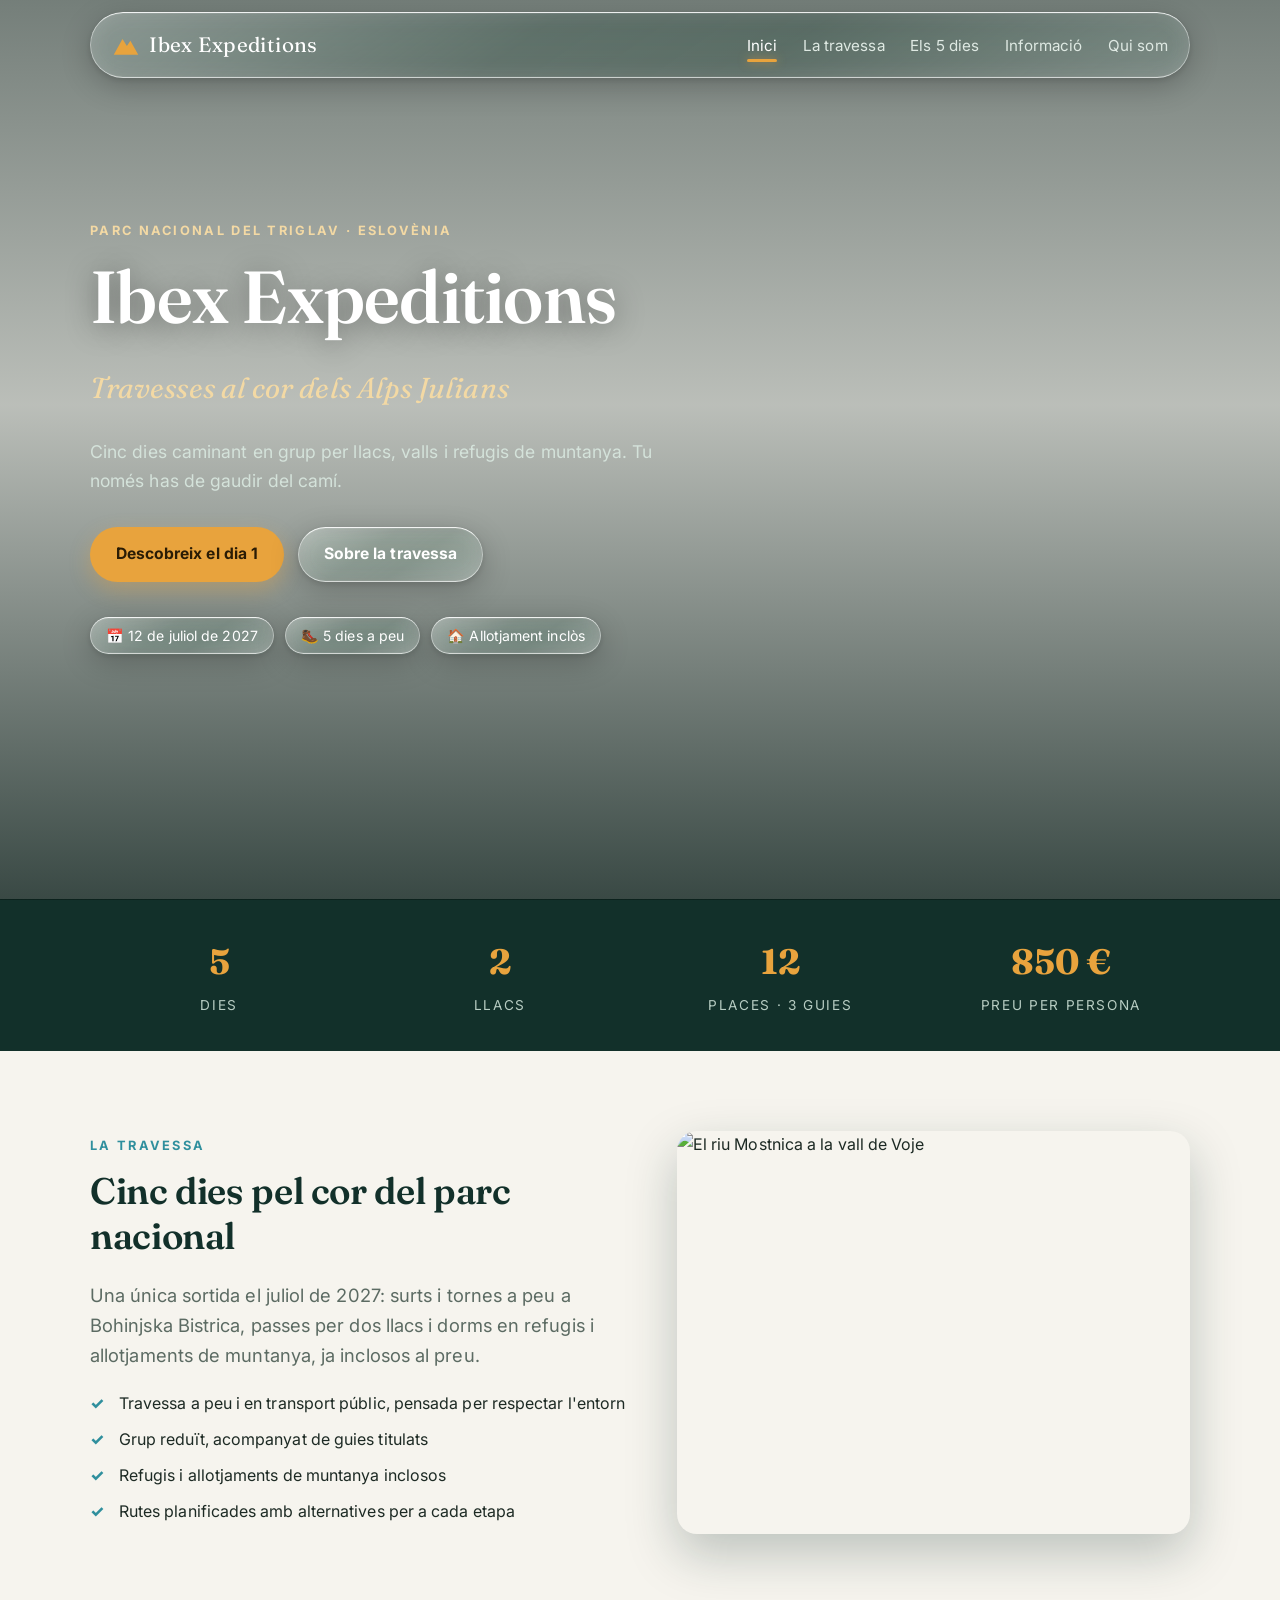
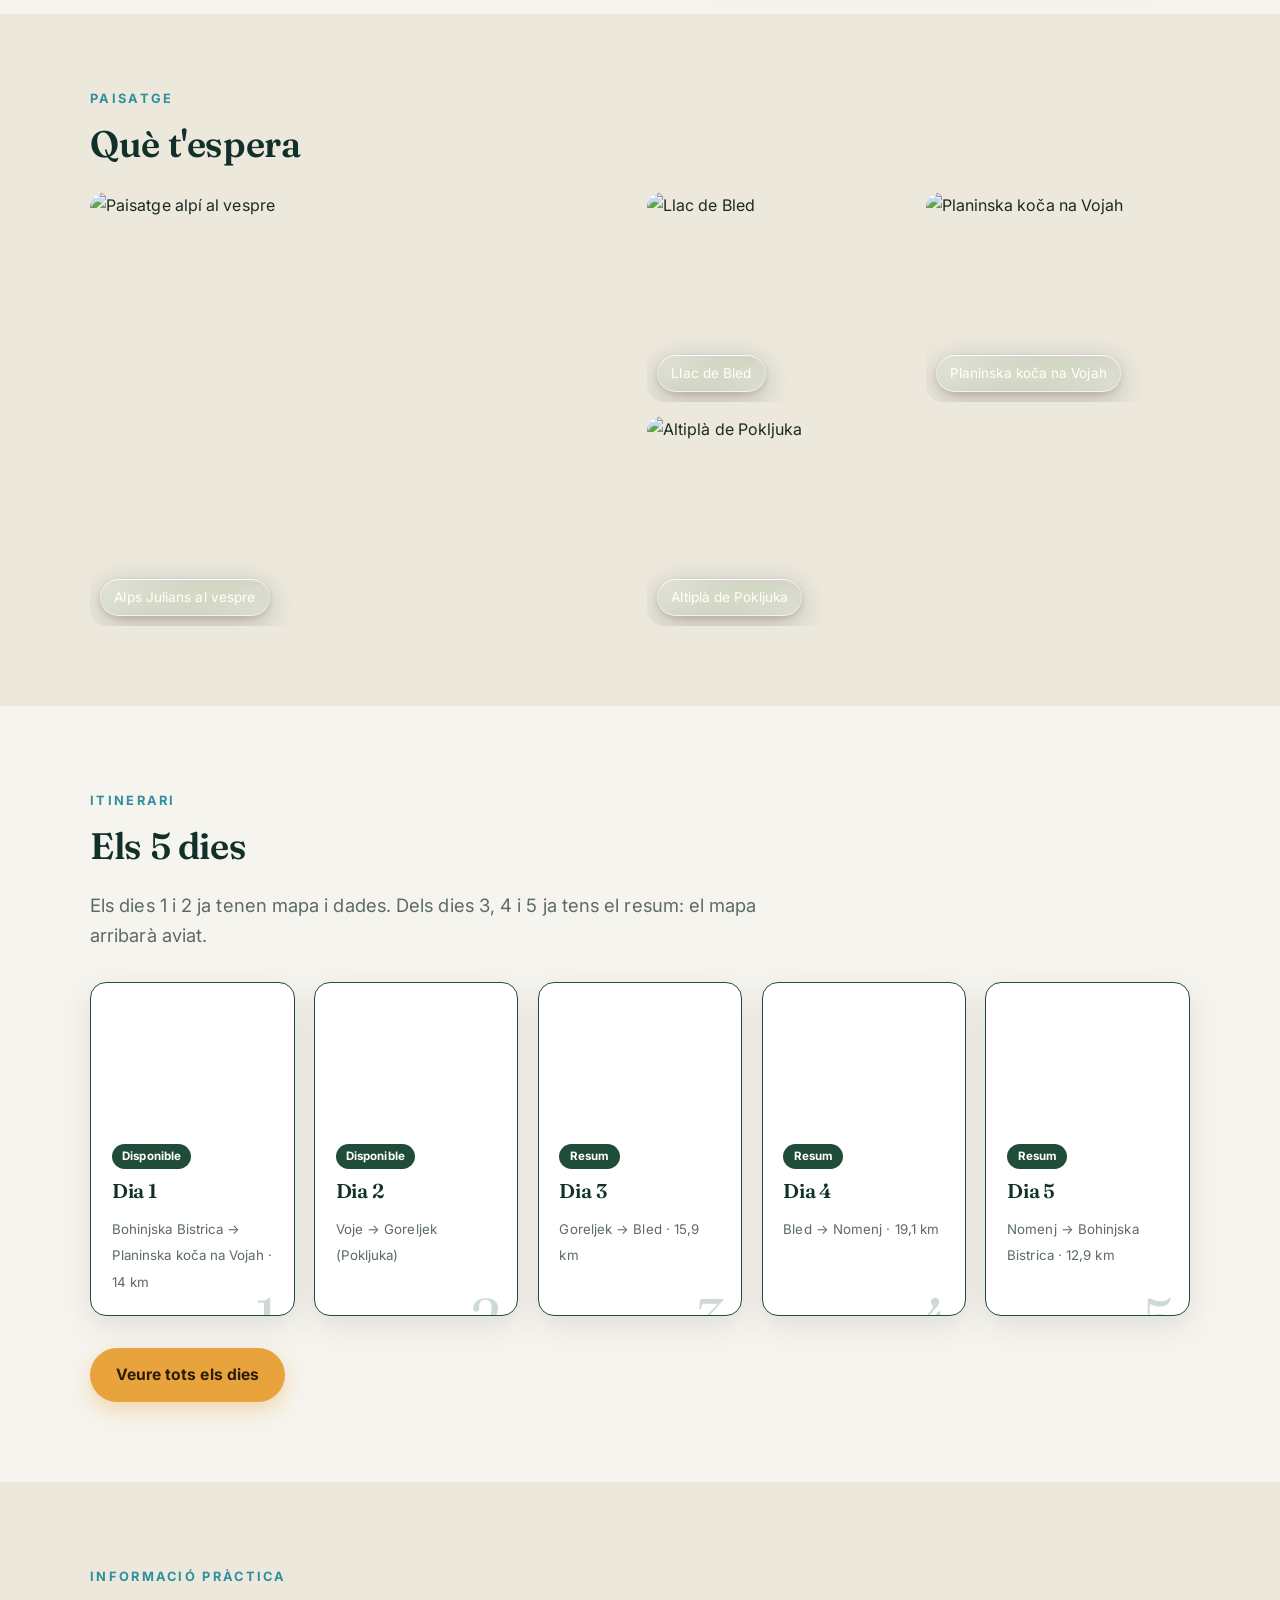
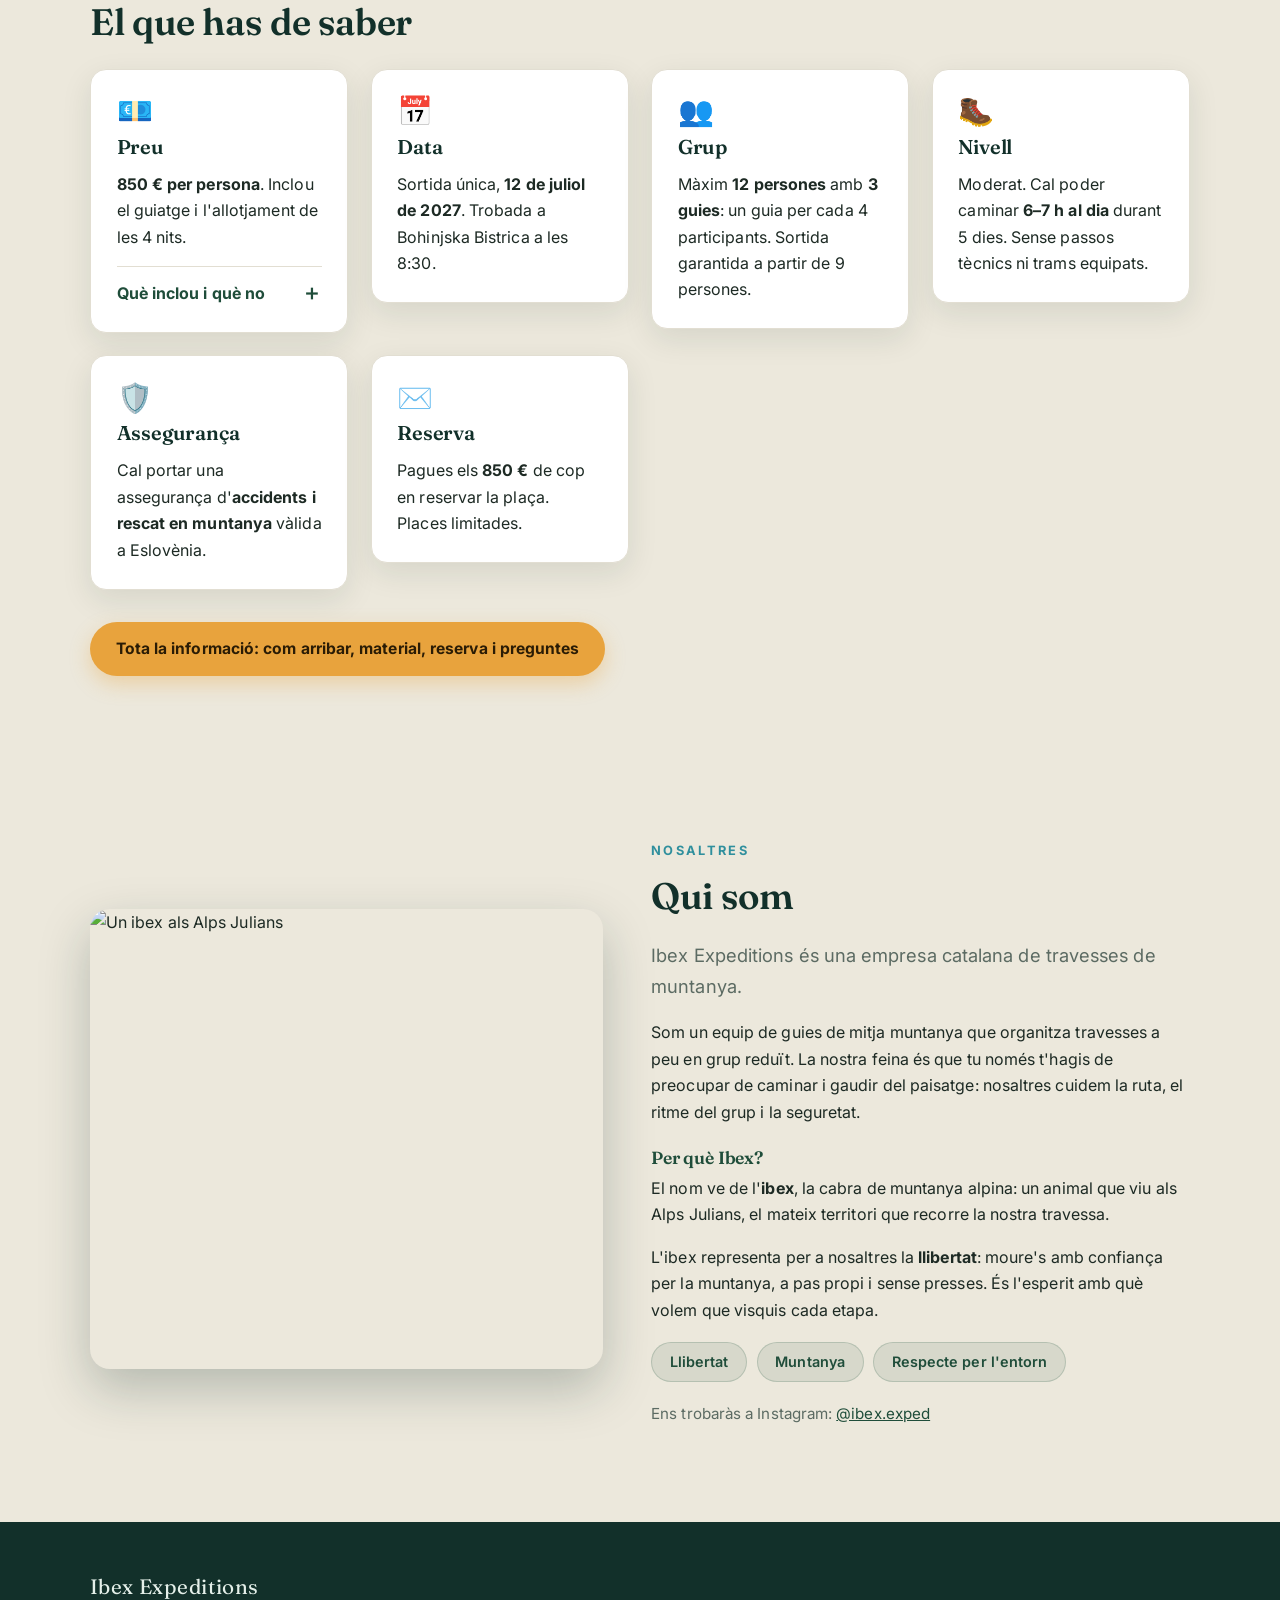
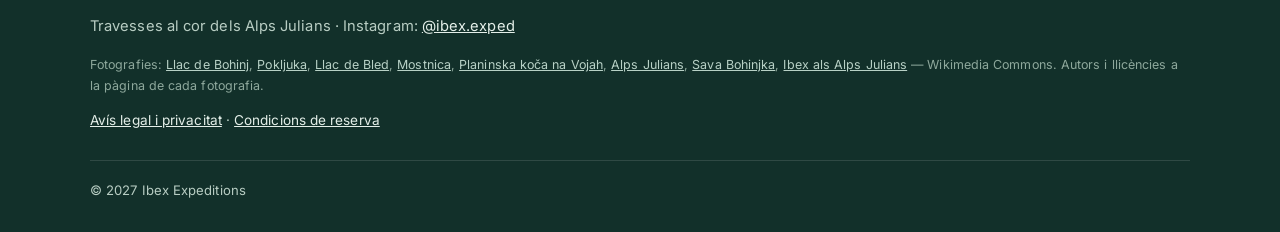
==== commit 83ae1a36: "Ruta real dels dies 3-5 segons els GPX (Goreljek-Bled-Nomenj-Bohinjska Bistrica) i pagament únic de " ====
--- a/index.html
+++ b/index.html
@@ -83,7 +83,7 @@
     </div>
     <div class="gallery reveal" style="margin-top:1.6rem">
       <figure class="wide tall"><img src="https://commons.wikimedia.org/wiki/Special:FilePath/Alpine_landscape_panorama_in_the_evening_%2852340854025%29.jpg?width=1600" alt="Paisatge alpí al vespre" loading="lazy"><figcaption>Alps Julians al vespre</figcaption></figure>
-      <figure><img src="https://commons.wikimedia.org/wiki/Special:FilePath/Planina-pri-Jezeru-lake.jpg?width=1600" alt="Llac de muntanya a Planina pri Jezeru" loading="lazy"><figcaption>Planina pri Jezeru</figcaption></figure>
+      <figure><img src="https://commons.wikimedia.org/wiki/Special:FilePath/Bled_Lake,_Slovenia.jpg?width=1600" alt="Llac de Bled" loading="lazy"><figcaption>Llac de Bled</figcaption></figure>
       <figure><img src="https://commons.wikimedia.org/wiki/Special:FilePath/Planinska_ko%C4%8Da_na_Vojah.JPG?width=1600" alt="Planinska koča na Vojah" loading="lazy"><figcaption>Planinska koča na Vojah</figcaption></figure>
       <figure class="wide"><img src="https://commons.wikimedia.org/wiki/Special:FilePath/Beautiful_surroundings_of_Planina_Zajamniki,_Pokljuka_plateau_near_Lake_Bohinj,_Julian_Alps_in_Triglav_National_Park_%2852340724264%29.jpg?width=1600" alt="Altiplà de Pokljuka" loading="lazy"><figcaption>Altiplà de Pokljuka</figcaption></figure>
     </div>
@@ -100,9 +100,9 @@
     <div class="days" style="margin-top:2rem">
       <a class="day-card photo available reveal" href="dies.html#dia-1"><div class="thumb" style="background-image:url('https://commons.wikimedia.org/wiki/Special:FilePath/Mostnica-Voje5.JPG?width=600')"></div><div class="body"><span class="num">1</span><span class="tag">Disponible</span><h3>Dia 1</h3><small>Bohinjska Bistrica → Planinska koča na Vojah · 14 km</small></div></a>
       <a class="day-card photo available reveal" href="dies.html#dia-2"><div class="thumb" style="background-image:url('https://commons.wikimedia.org/wiki/Special:FilePath/Beautiful_surroundings_of_Planina_Zajamniki,_Pokljuka_plateau_near_Lake_Bohinj,_Julian_Alps_in_Triglav_National_Park_%2852340724264%29.jpg?width=600')"></div><div class="body"><span class="num">2</span><span class="tag">Disponible</span><h3>Dia 2</h3><small>Voje → Goreljek (Pokljuka)</small></div></a>
-      <a class="day-card photo available reveal" href="dies.html#dia-3"><div class="thumb" style="background-image:url('https://commons.wikimedia.org/wiki/Special:FilePath/Bohinjsko_jezero_2.jpg?width=600')"></div><div class="body"><span class="num">3</span><span class="tag">Resum</span><h3>Dia 3</h3><small>Goreljek → Llac de Bohinj</small></div></a>
-      <a class="day-card photo available reveal" href="dies.html#dia-4"><div class="thumb" style="background-image:url('https://commons.wikimedia.org/wiki/Special:FilePath/Planina-pri-Jezeru-lake.jpg?width=600')"></div><div class="body"><span class="num">4</span><span class="tag">Resum</span><h3>Dia 4</h3><small>Llac de Bohinj → Planina pri Jezeru</small></div></a>
-      <a class="day-card photo available reveal" href="dies.html#dia-5"><div class="thumb" style="background-image:url('https://commons.wikimedia.org/wiki/Special:FilePath/Sava_Bohinjka_River_%2842613772802%29.jpg?width=600')"></div><div class="body"><span class="num">5</span><span class="tag">Resum</span><h3>Dia 5</h3><small>Planina pri Jezeru → Bohinjska Bistrica</small></div></a>
+      <a class="day-card photo available reveal" href="dies.html#dia-3"><div class="thumb" style="background-image:url('https://commons.wikimedia.org/wiki/Special:FilePath/Bled_Lake,_Slovenia.jpg?width=600')"></div><div class="body"><span class="num">3</span><span class="tag">Resum</span><h3>Dia 3</h3><small>Goreljek → Bled · 15,9 km</small></div></a>
+      <a class="day-card photo available reveal" href="dies.html#dia-4"><div class="thumb" style="background-image:url('https://commons.wikimedia.org/wiki/Special:FilePath/Sava_Bohinjka_River_%2842613772802%29.jpg?width=600')"></div><div class="body"><span class="num">4</span><span class="tag">Resum</span><h3>Dia 4</h3><small>Bled → Nomenj · 19,1 km</small></div></a>
+      <a class="day-card photo available reveal" href="dies.html#dia-5"><div class="thumb" style="background-image:url('https://commons.wikimedia.org/wiki/Special:FilePath/Alpine_landscape_panorama_in_the_evening_%2852340854025%29.jpg?width=600')"></div><div class="body"><span class="num">5</span><span class="tag">Resum</span><h3>Dia 5</h3><small>Nomenj → Bohinjska Bistrica · 12,9 km</small></div></a>
     </div>
     <div class="btns reveal" style="margin-top:2rem"><a class="btn btn-primary" href="dies.html">Veure tots els dies</a></div>
   </div>
@@ -158,7 +158,7 @@
   <div class="container">
     <a class="brand" href="index.html">Ibex Expeditions</a>
     <p>Travesses al cor dels Alps Julians · Instagram: <a href="https://www.instagram.com/ibex.exped" target="_blank" rel="noopener">@ibex.exped</a></p>
-    <p class="credits">Fotografies: <a href="https://commons.wikimedia.org/wiki/File:Bohinjsko_jezero_2.jpg" target="_blank" rel="noopener">Llac de Bohinj</a>, <a href="https://commons.wikimedia.org/wiki/File:Beautiful_surroundings_of_Planina_Zajamniki,_Pokljuka_plateau_near_Lake_Bohinj,_Julian_Alps_in_Triglav_National_Park_%2852340724264%29.jpg" target="_blank" rel="noopener">Pokljuka</a>, <a href="https://commons.wikimedia.org/wiki/File:Planina-pri-Jezeru-lake.jpg" target="_blank" rel="noopener">Planina pri Jezeru</a>, <a href="https://commons.wikimedia.org/wiki/File:Mostnica-Voje5.JPG" target="_blank" rel="noopener">Mostnica</a>, <a href="https://commons.wikimedia.org/wiki/File:Planinska_ko%C4%8Da_na_Vojah.JPG" target="_blank" rel="noopener">Planinska koča na Vojah</a>, <a href="https://commons.wikimedia.org/wiki/File:Alpine_landscape_panorama_in_the_evening_%2852340854025%29.jpg" target="_blank" rel="noopener">Alps Julians</a>, <a href="https://commons.wikimedia.org/wiki/File:Sava_Bohinjka_River_%2842613772802%29.jpg" target="_blank" rel="noopener">Sava Bohinjka</a>, <a href="https://commons.wikimedia.org/wiki/File:MC_Steinbock.jpg" target="_blank" rel="noopener">Ibex als Alps Julians</a> — Wikimedia Commons. Autors i llicències a la pàgina de cada fotografia.</p>
+    <p class="credits">Fotografies: <a href="https://commons.wikimedia.org/wiki/File:Bohinjsko_jezero_2.jpg" target="_blank" rel="noopener">Llac de Bohinj</a>, <a href="https://commons.wikimedia.org/wiki/File:Beautiful_surroundings_of_Planina_Zajamniki,_Pokljuka_plateau_near_Lake_Bohinj,_Julian_Alps_in_Triglav_National_Park_%2852340724264%29.jpg" target="_blank" rel="noopener">Pokljuka</a>, <a href="https://commons.wikimedia.org/wiki/File:Bled_Lake,_Slovenia.jpg" target="_blank" rel="noopener">Llac de Bled</a>, <a href="https://commons.wikimedia.org/wiki/File:Mostnica-Voje5.JPG" target="_blank" rel="noopener">Mostnica</a>, <a href="https://commons.wikimedia.org/wiki/File:Planinska_ko%C4%8Da_na_Vojah.JPG" target="_blank" rel="noopener">Planinska koča na Vojah</a>, <a href="https://commons.wikimedia.org/wiki/File:Alpine_landscape_panorama_in_the_evening_%2852340854025%29.jpg" target="_blank" rel="noopener">Alps Julians</a>, <a href="https://commons.wikimedia.org/wiki/File:Sava_Bohinjka_River_%2842613772802%29.jpg" target="_blank" rel="noopener">Sava Bohinjka</a>, <a href="https://commons.wikimedia.org/wiki/File:MC_Steinbock.jpg" target="_blank" rel="noopener">Ibex als Alps Julians</a> — Wikimedia Commons. Autors i llicències a la pàgina de cada fotografia.</p>
     <p class="legal-links"><a href="informacio.html#legal">Avís legal i privacitat</a> · <a href="informacio.html#condicions">Condicions de reserva</a></p>
     <div class="footer-bottom">© 2027 Ibex Expeditions</div>
   </div>
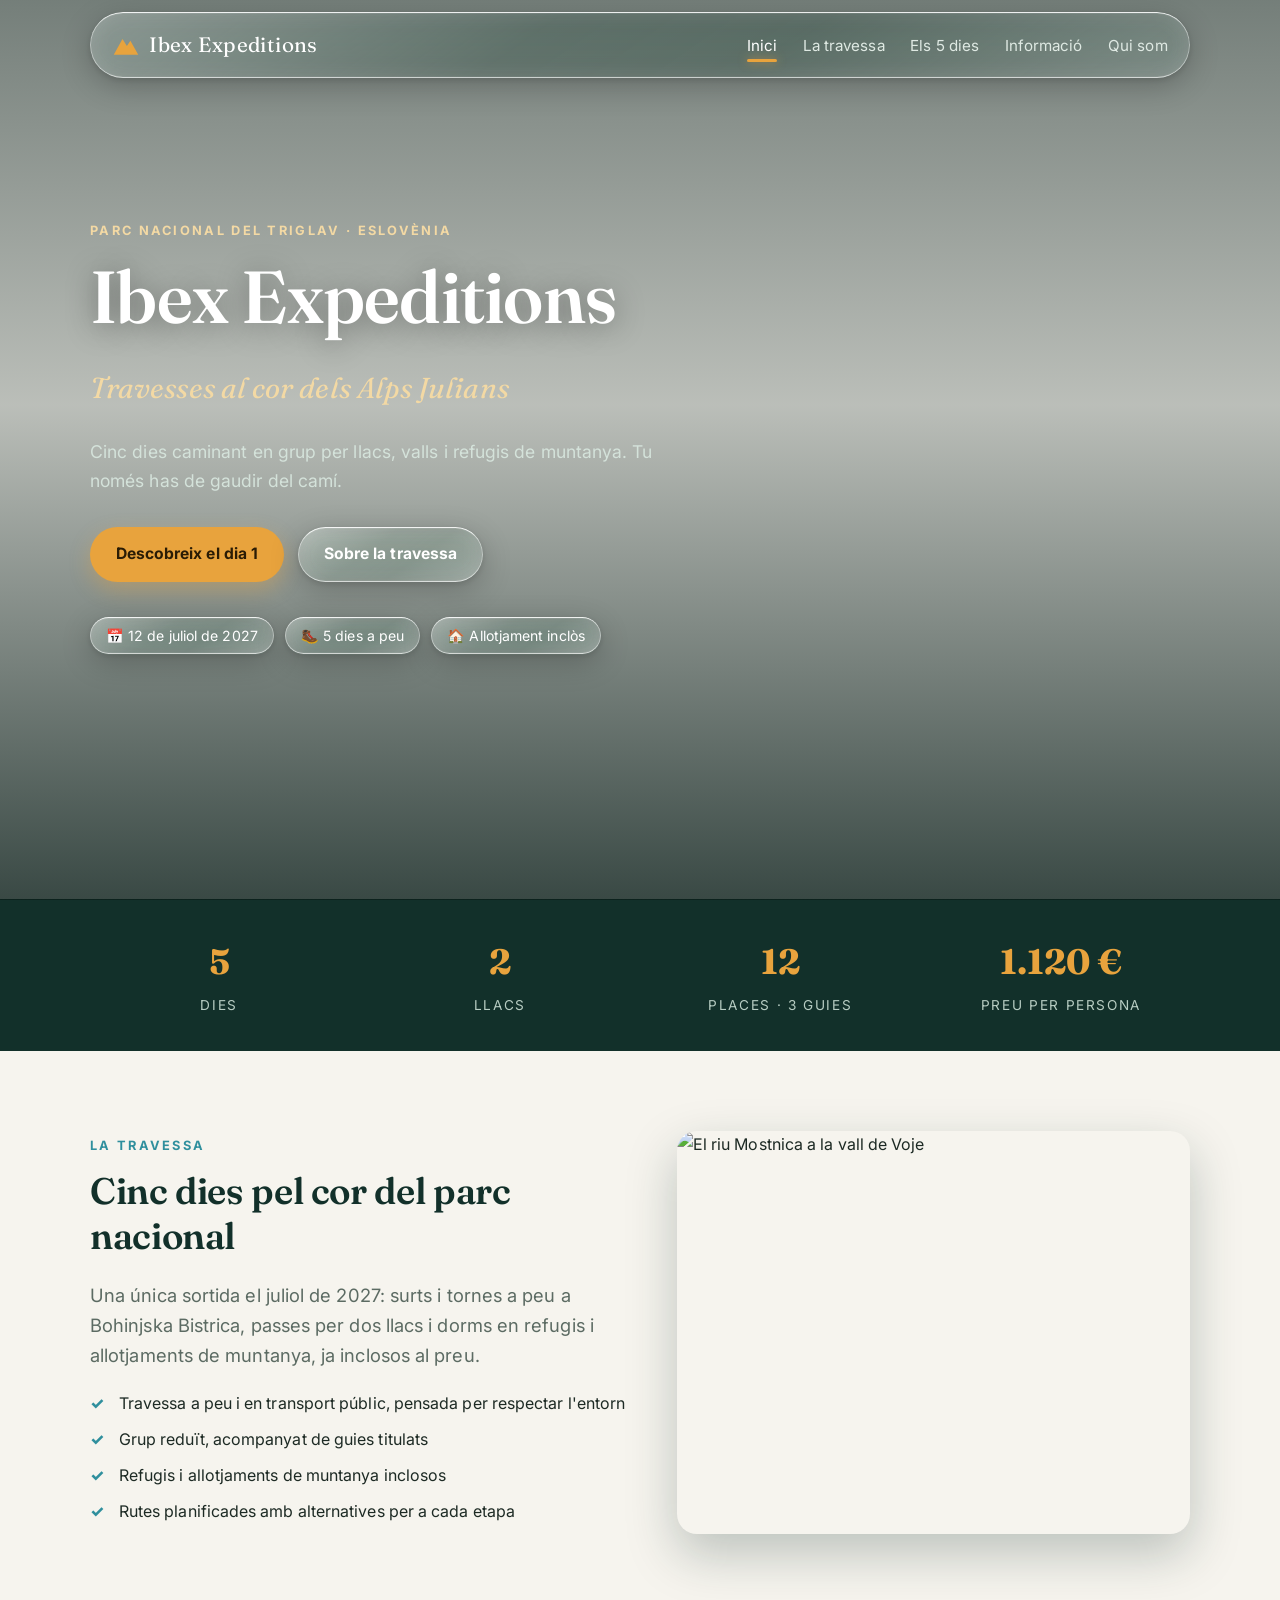
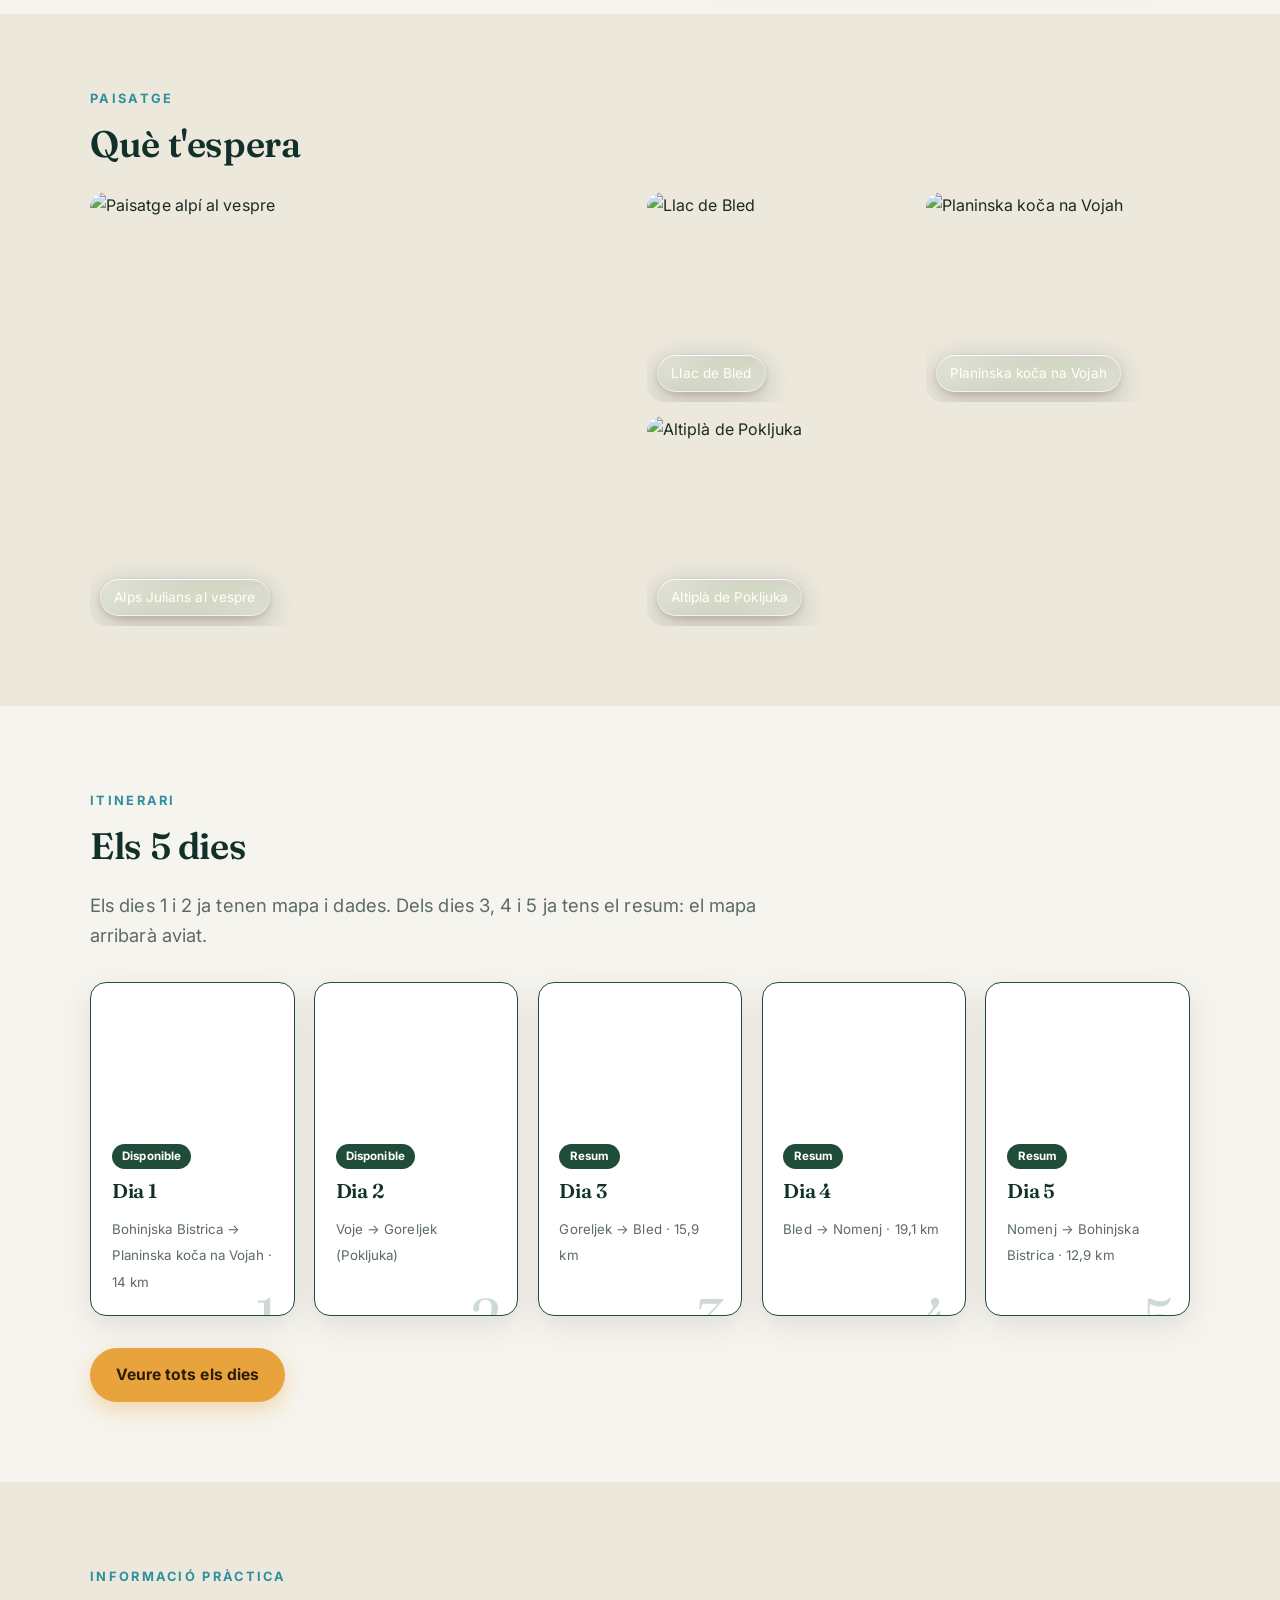
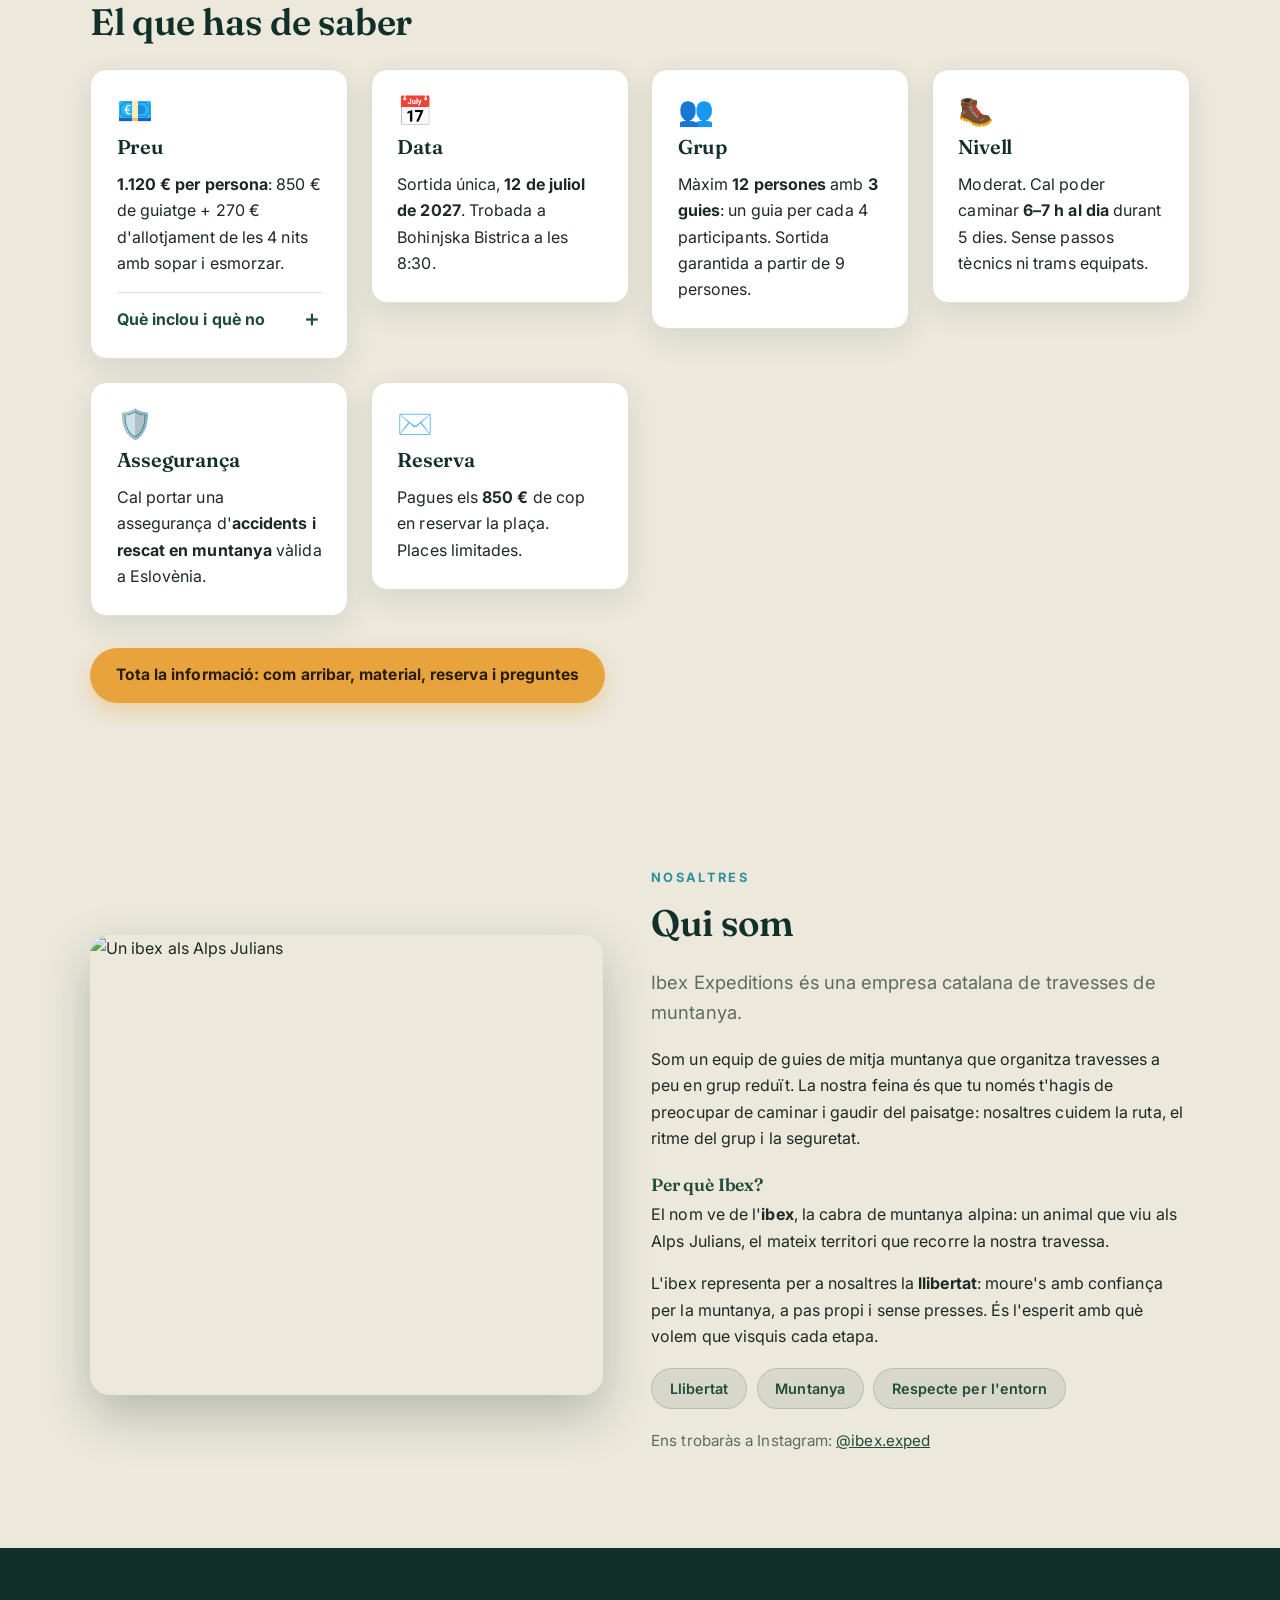
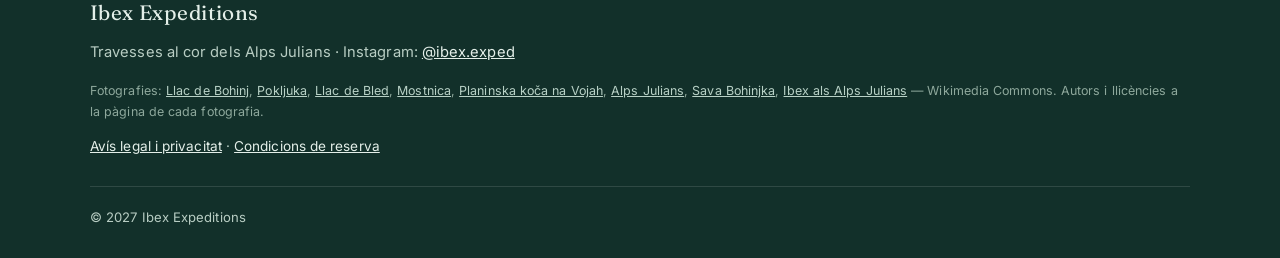
==== commit 9dc413b5: "Preu: 850 € de guiatge + 270 € d'allotjament = 1.120 € per persona Co-Authored-By: Claude Opus 5.5 <" ====
--- a/index.html
+++ b/index.html
@@ -54,7 +54,7 @@
     <div><strong>5</strong><span>dies</span></div>
     <div><strong>2</strong><span>llacs</span></div>
     <div><strong>12</strong><span>places · 3 guies</span></div>
-    <div><strong>850 €</strong><span>preu per persona</span></div>
+    <div><strong>1.120 €</strong><span>preu per persona</span></div>
   </div></div>
 </section>
 
@@ -115,7 +115,7 @@
       <h2>El que has de saber</h2>
     </div>
     <div class="grid grid-3 price-grid" style="margin-top:1.5rem">
-      <div class="card reveal"><div class="icon">💶</div><h3>Preu</h3><p><strong>850 € per persona</strong>. Inclou el guiatge i l'allotjament de les 4 nits.</p>
+      <div class="card reveal"><div class="icon">💶</div><h3>Preu</h3><p><strong>1.120 € per persona</strong>: 850 € de guiatge + 270 € d'allotjament de les 4 nits amb sopar i esmorzar.</p>
         <details class="acc">
           <summary>Què inclou i què no</summary>
           <div class="acc-body">
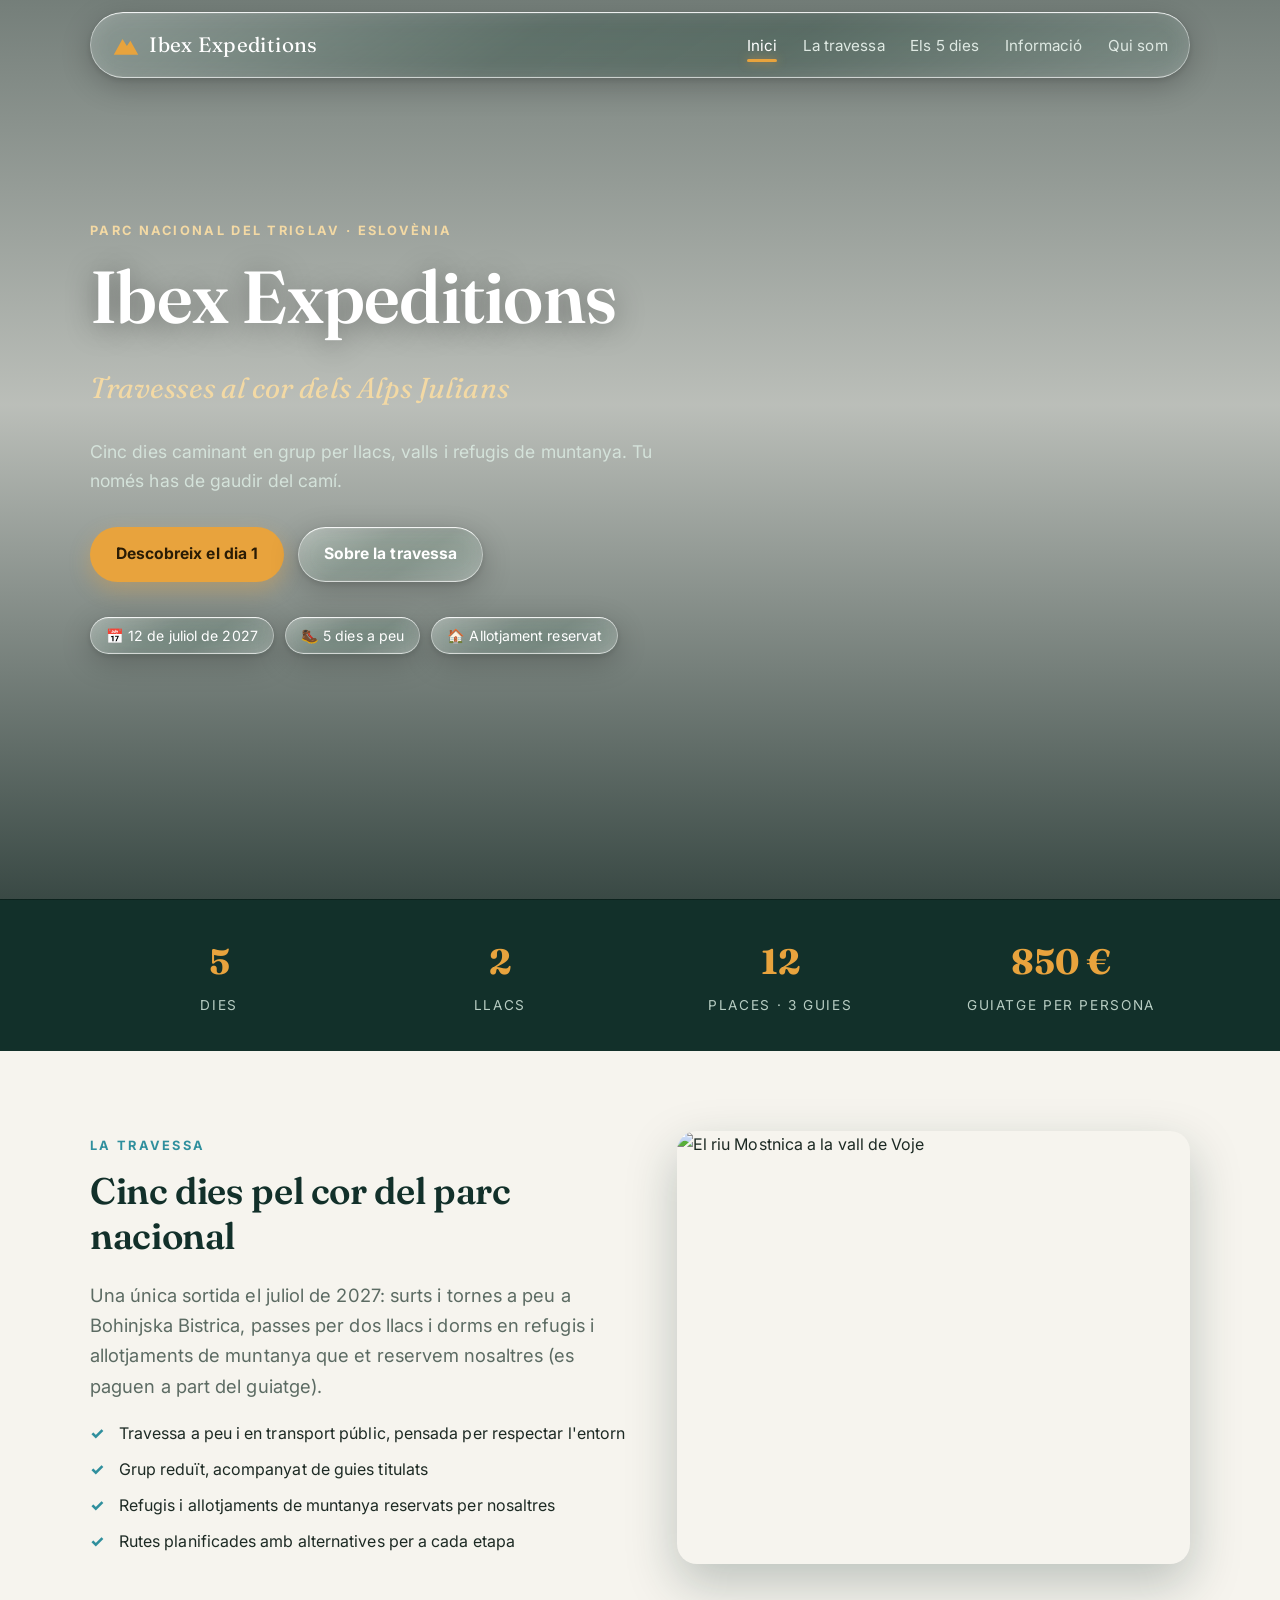
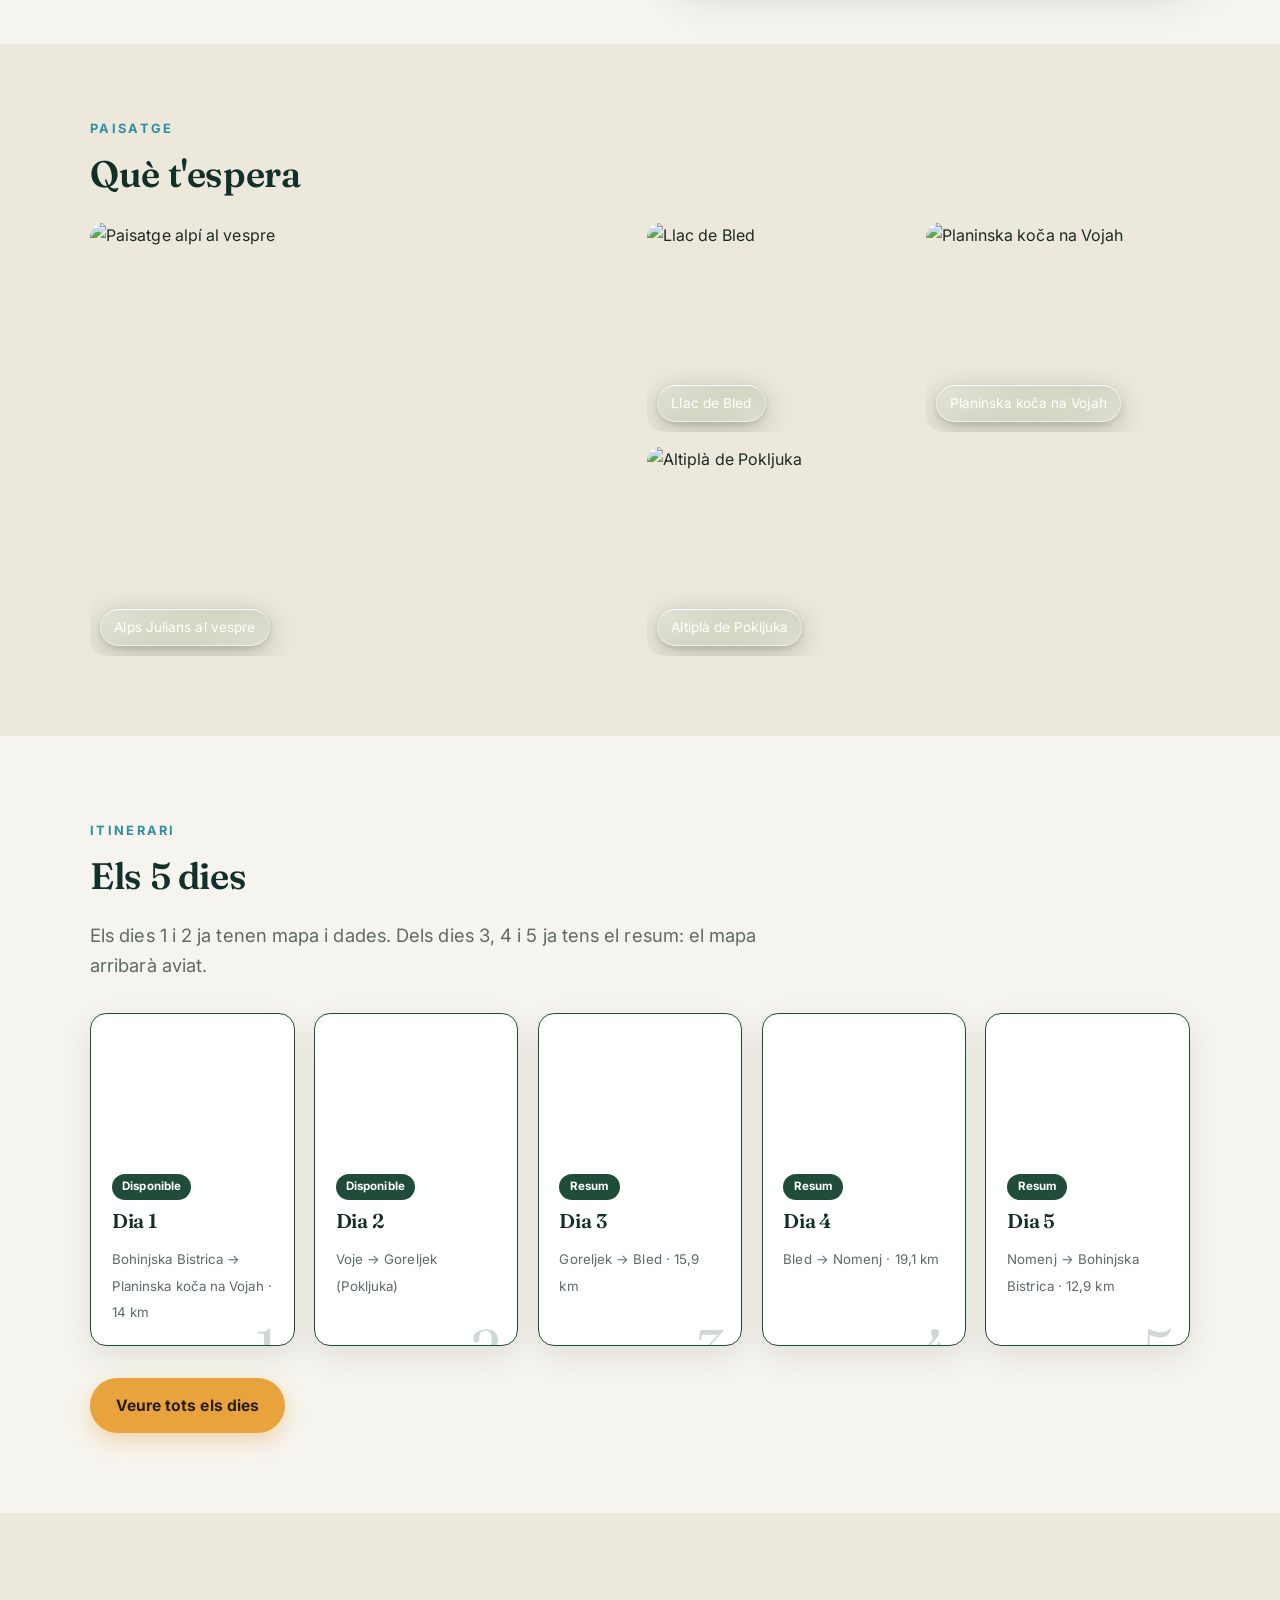
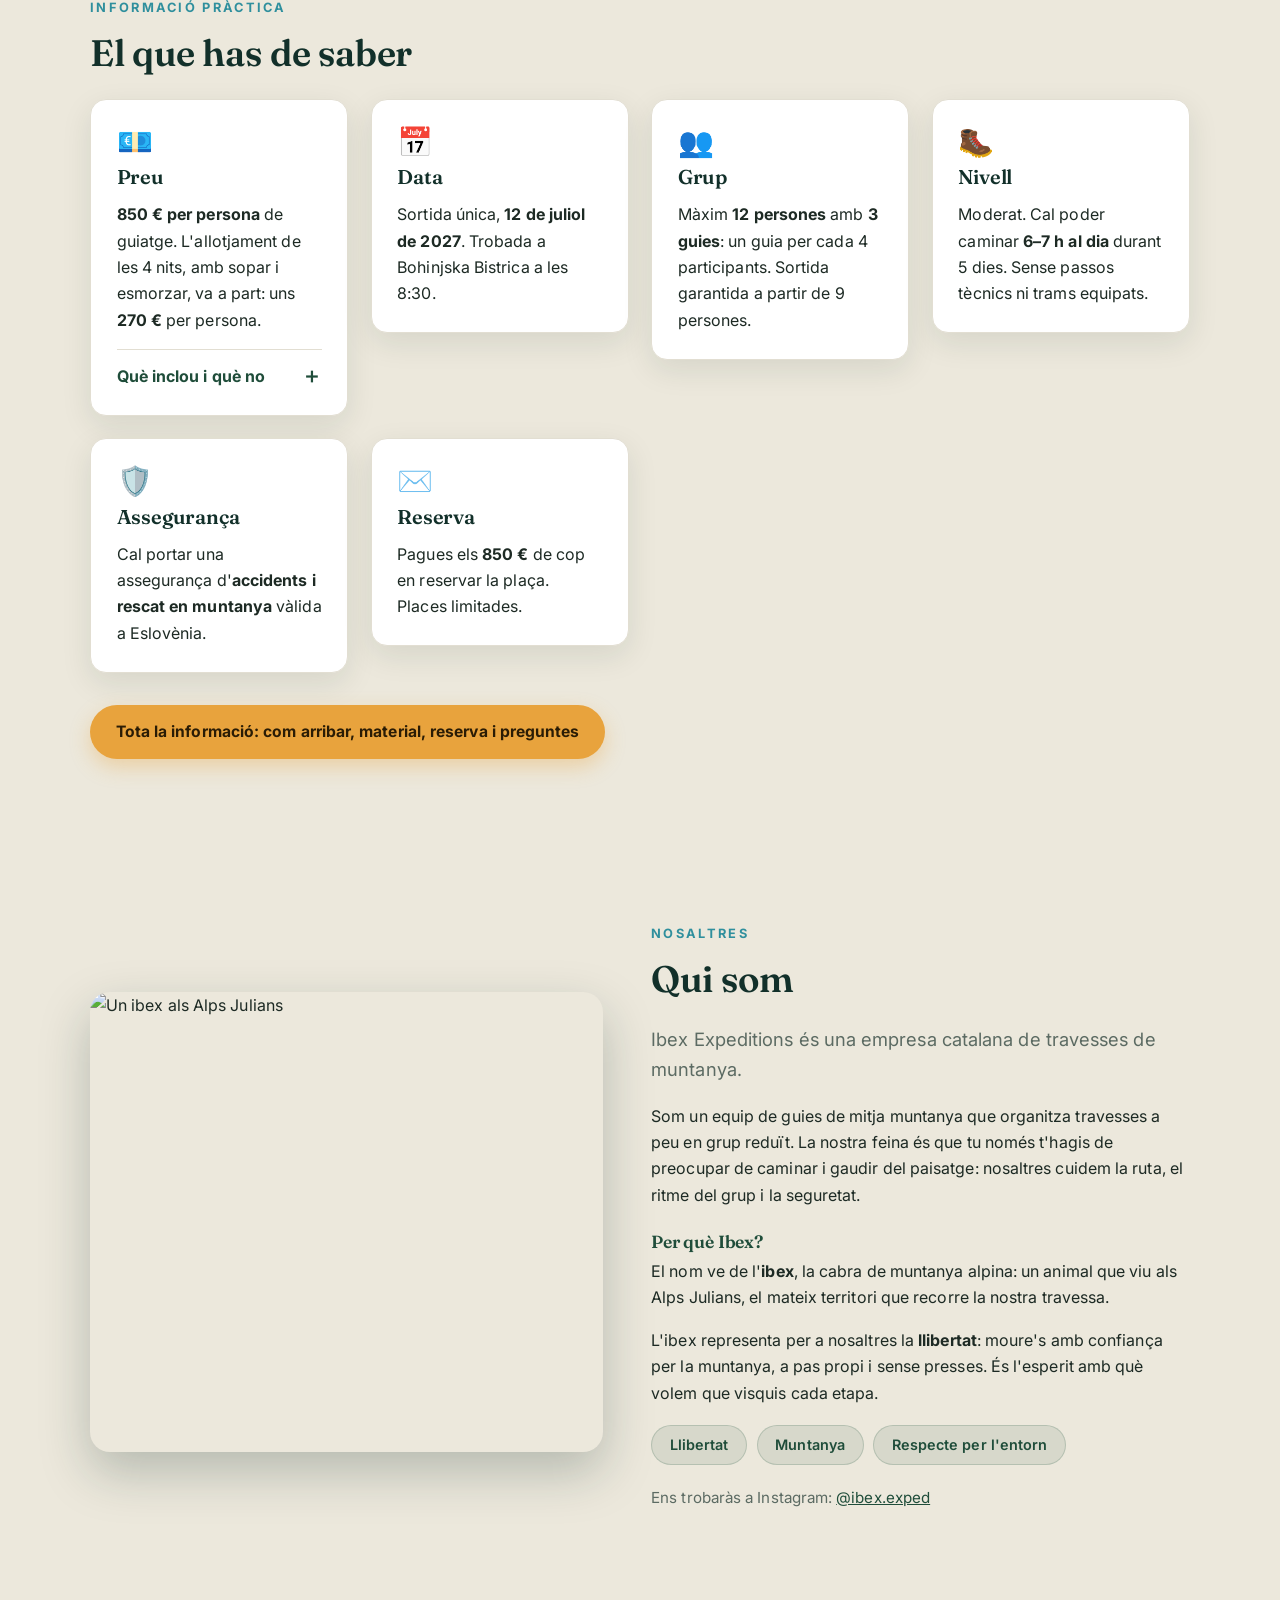
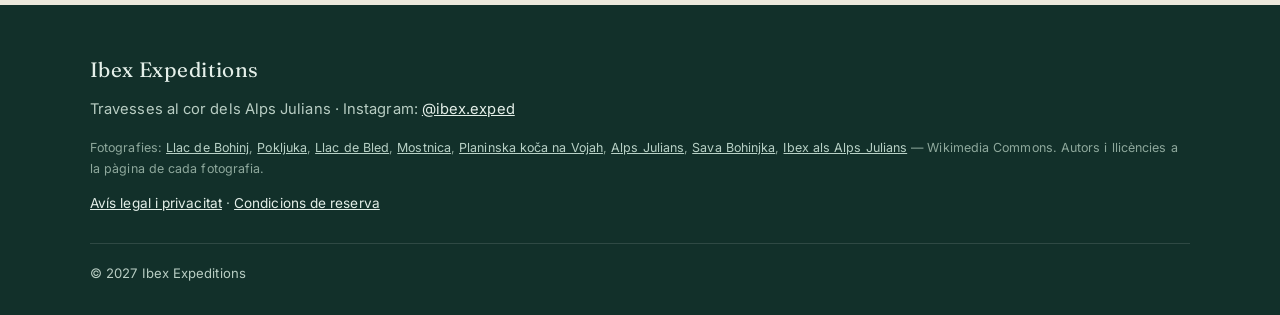
==== commit 8e7f1378: "Preu: 850 € de guiatge i l'allotjament a part (~270 €); allotjaments a Bled (Hostel Bledec) i Nomenj" ====
--- a/index.html
+++ b/index.html
@@ -45,7 +45,7 @@
       <a class="btn btn-primary" href="dies.html#dia-1">Descobreix el dia 1</a>
       <a class="btn btn-ghost" href="#travessa">Sobre la travessa</a>
     </div>
-    <div class="hero-badges"><span>📅 12 de juliol de 2027</span><span>🥾 5 dies a peu</span><span>🏠 Allotjament inclòs</span></div>
+    <div class="hero-badges"><span>📅 12 de juliol de 2027</span><span>🥾 5 dies a peu</span><span>🏠 Allotjament reservat</span></div>
   </div>
 </section>
 
@@ -54,7 +54,7 @@
     <div><strong>5</strong><span>dies</span></div>
     <div><strong>2</strong><span>llacs</span></div>
     <div><strong>12</strong><span>places · 3 guies</span></div>
-    <div><strong>1.120 €</strong><span>preu per persona</span></div>
+    <div><strong>850 €</strong><span>guiatge per persona</span></div>
   </div></div>
 </section>
 
@@ -63,11 +63,11 @@
     <div class="reveal">
       <span class="eyebrow">La travessa</span>
       <h2>Cinc dies pel cor del parc nacional</h2>
-      <p class="lead">Una única sortida el juliol de 2027: surts i tornes a peu a Bohinjska Bistrica, passes per dos llacs i dorms en refugis i allotjaments de muntanya, ja inclosos al preu.</p>
+      <p class="lead">Una única sortida el juliol de 2027: surts i tornes a peu a Bohinjska Bistrica, passes per dos llacs i dorms en refugis i allotjaments de muntanya que et reservem nosaltres (es paguen a part del guiatge).</p>
       <ul class="checks">
         <li>Travessa a peu i en transport públic, pensada per respectar l'entorn</li>
         <li>Grup reduït, acompanyat de guies titulats</li>
-        <li>Refugis i allotjaments de muntanya inclosos</li>
+        <li>Refugis i allotjaments de muntanya reservats per nosaltres</li>
         <li>Rutes planificades amb alternatives per a cada etapa</li>
       </ul>
     </div>
@@ -115,15 +115,17 @@
       <h2>El que has de saber</h2>
     </div>
     <div class="grid grid-3 price-grid" style="margin-top:1.5rem">
-      <div class="card reveal"><div class="icon">💶</div><h3>Preu</h3><p><strong>1.120 € per persona</strong>: 850 € de guiatge + 270 € d'allotjament de les 4 nits amb sopar i esmorzar.</p>
+      <div class="card reveal"><div class="icon">💶</div><h3>Preu</h3><p><strong>850 € per persona</strong> de guiatge. L'allotjament de les 4 nits, amb sopar i esmorzar, va a part: uns <strong>270 €</strong> per persona.</p>
         <details class="acc">
           <summary>Què inclou i què no</summary>
           <div class="acc-body">
-            <h4>✓ Inclou</h4>
-            <ul class="checks"><li>Guiatge de la travessa durant els 5 dies</li><li>Allotjament de les 4 nits en refugis i allotjaments de muntanya, amb sopar i esmorzar</li></ul>
+            <h4>✓ Inclou (850 €)</h4>
+            <ul class="checks"><li>Guiatge de la travessa durant els 5 dies</li><li>Reserva de l'allotjament de les 4 nits</li></ul>
+            <h4>➕ A part (uns 270 €)</h4>
+            <ul class="checks"><li>Allotjament de les 4 nits en refugis, hotel, alberg i apartaments, amb sopar i esmorzar</li></ul>
             <h4>✗ No inclou</h4>
             <ul class="nocheck"><li>Vols i transport fins a Bohinjska Bistrica</li><li>Dinars de pícnic, begudes i extres</li><li>Assegurança d'accidents i rescat</li><li>Allotjament abans i després de la travessa</li></ul>
-            <p class="acc-note">Com que inclou guiatge i allotjament, és un viatge combinat venut per l'agència Viatges Muntanya Oberta, SL. <a href="informacio.html#pressupost">Mira el pressupost orientatiu del viatge sencer</a>.</p>
+            <p class="acc-note">Com que venem guiatge i allotjament junts, és un viatge combinat venut per l'agència Viatges Muntanya Oberta, SL. <a href="informacio.html#pressupost">Mira el pressupost orientatiu del viatge sencer</a>.</p>
           </div>
         </details>
       </div>
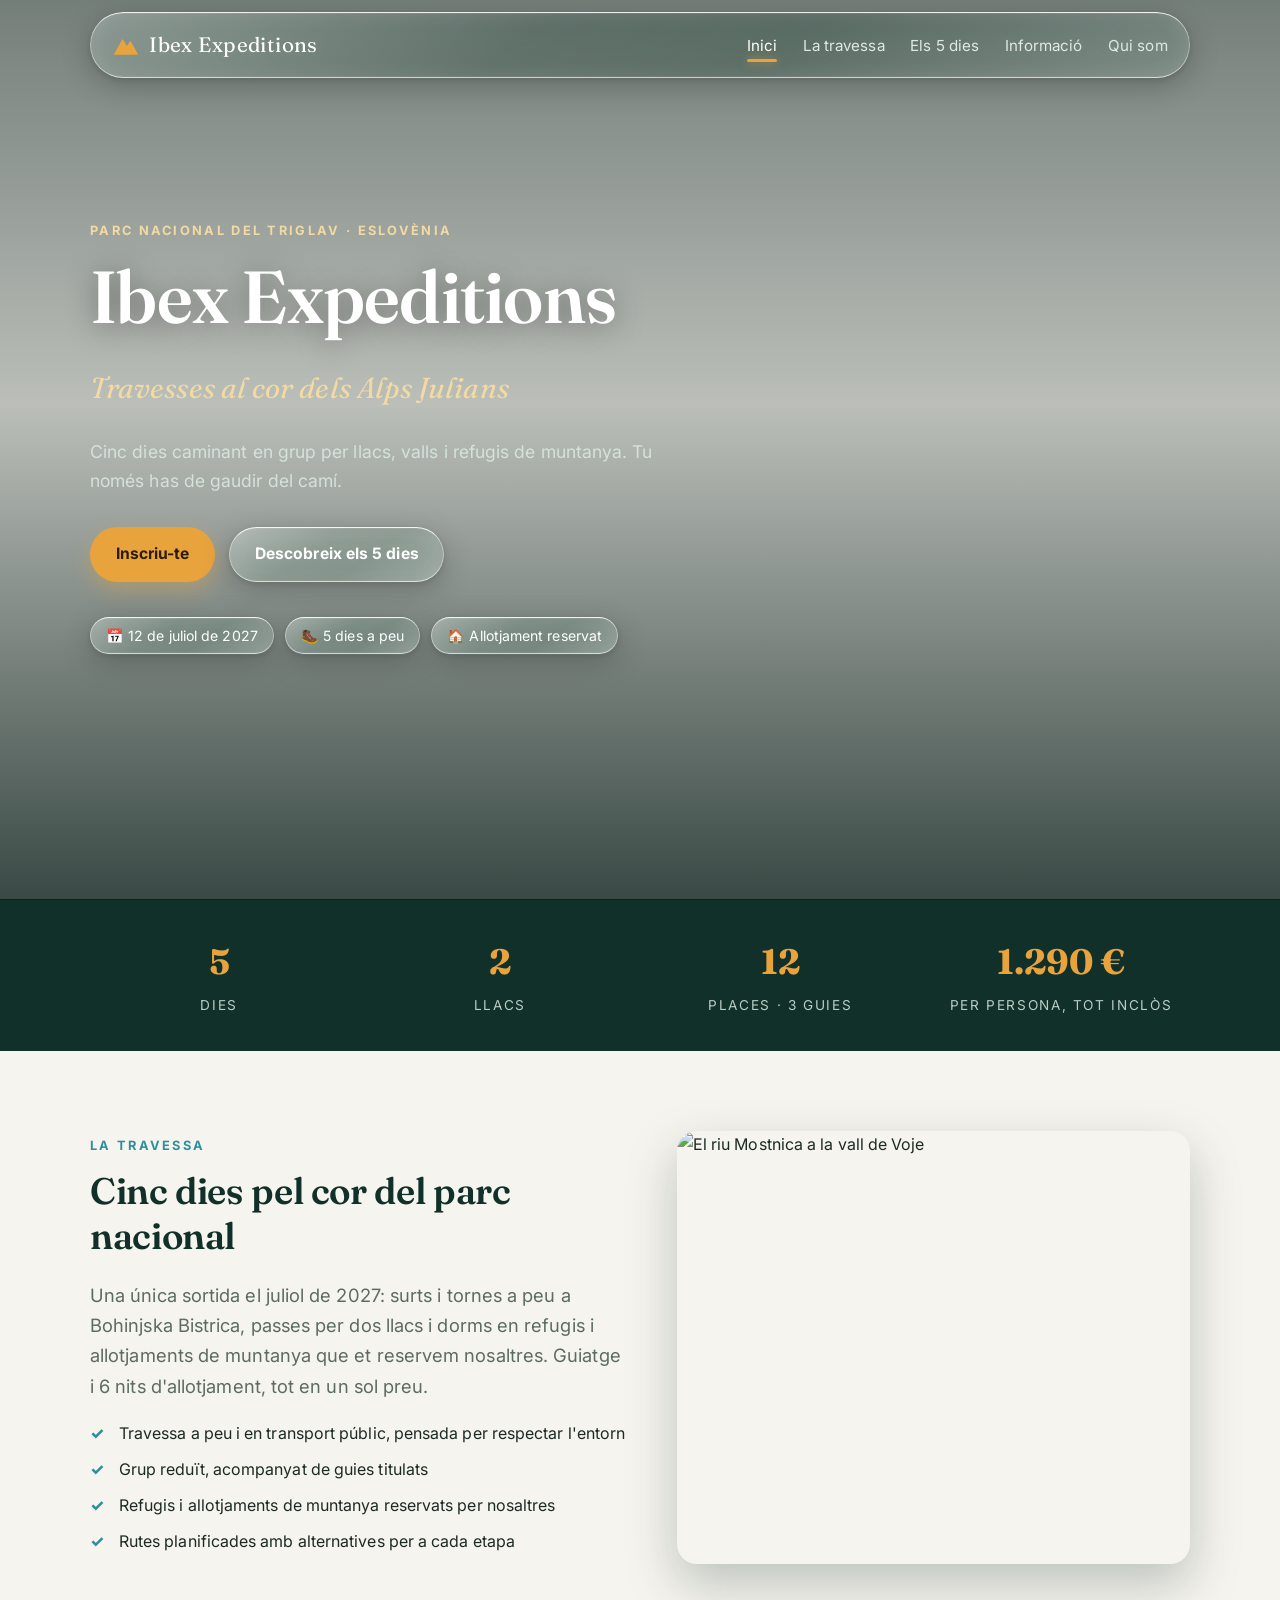
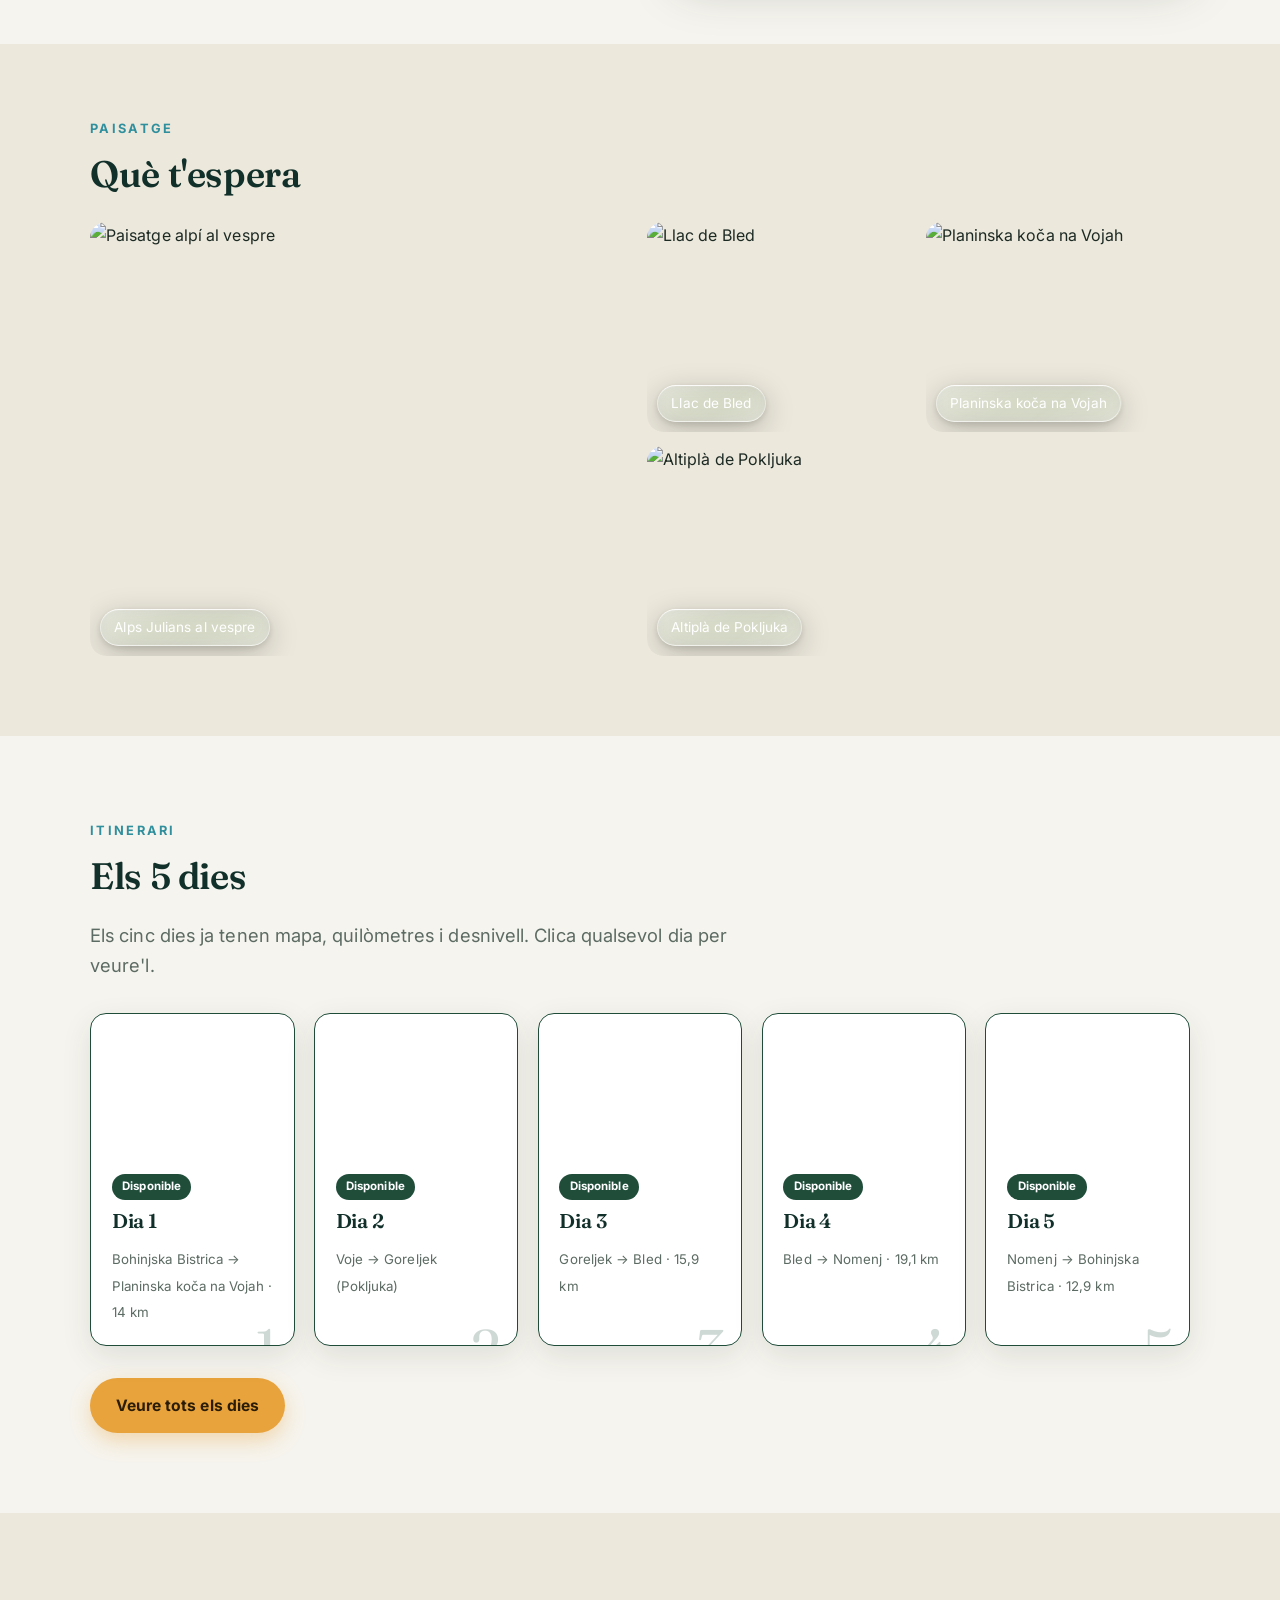
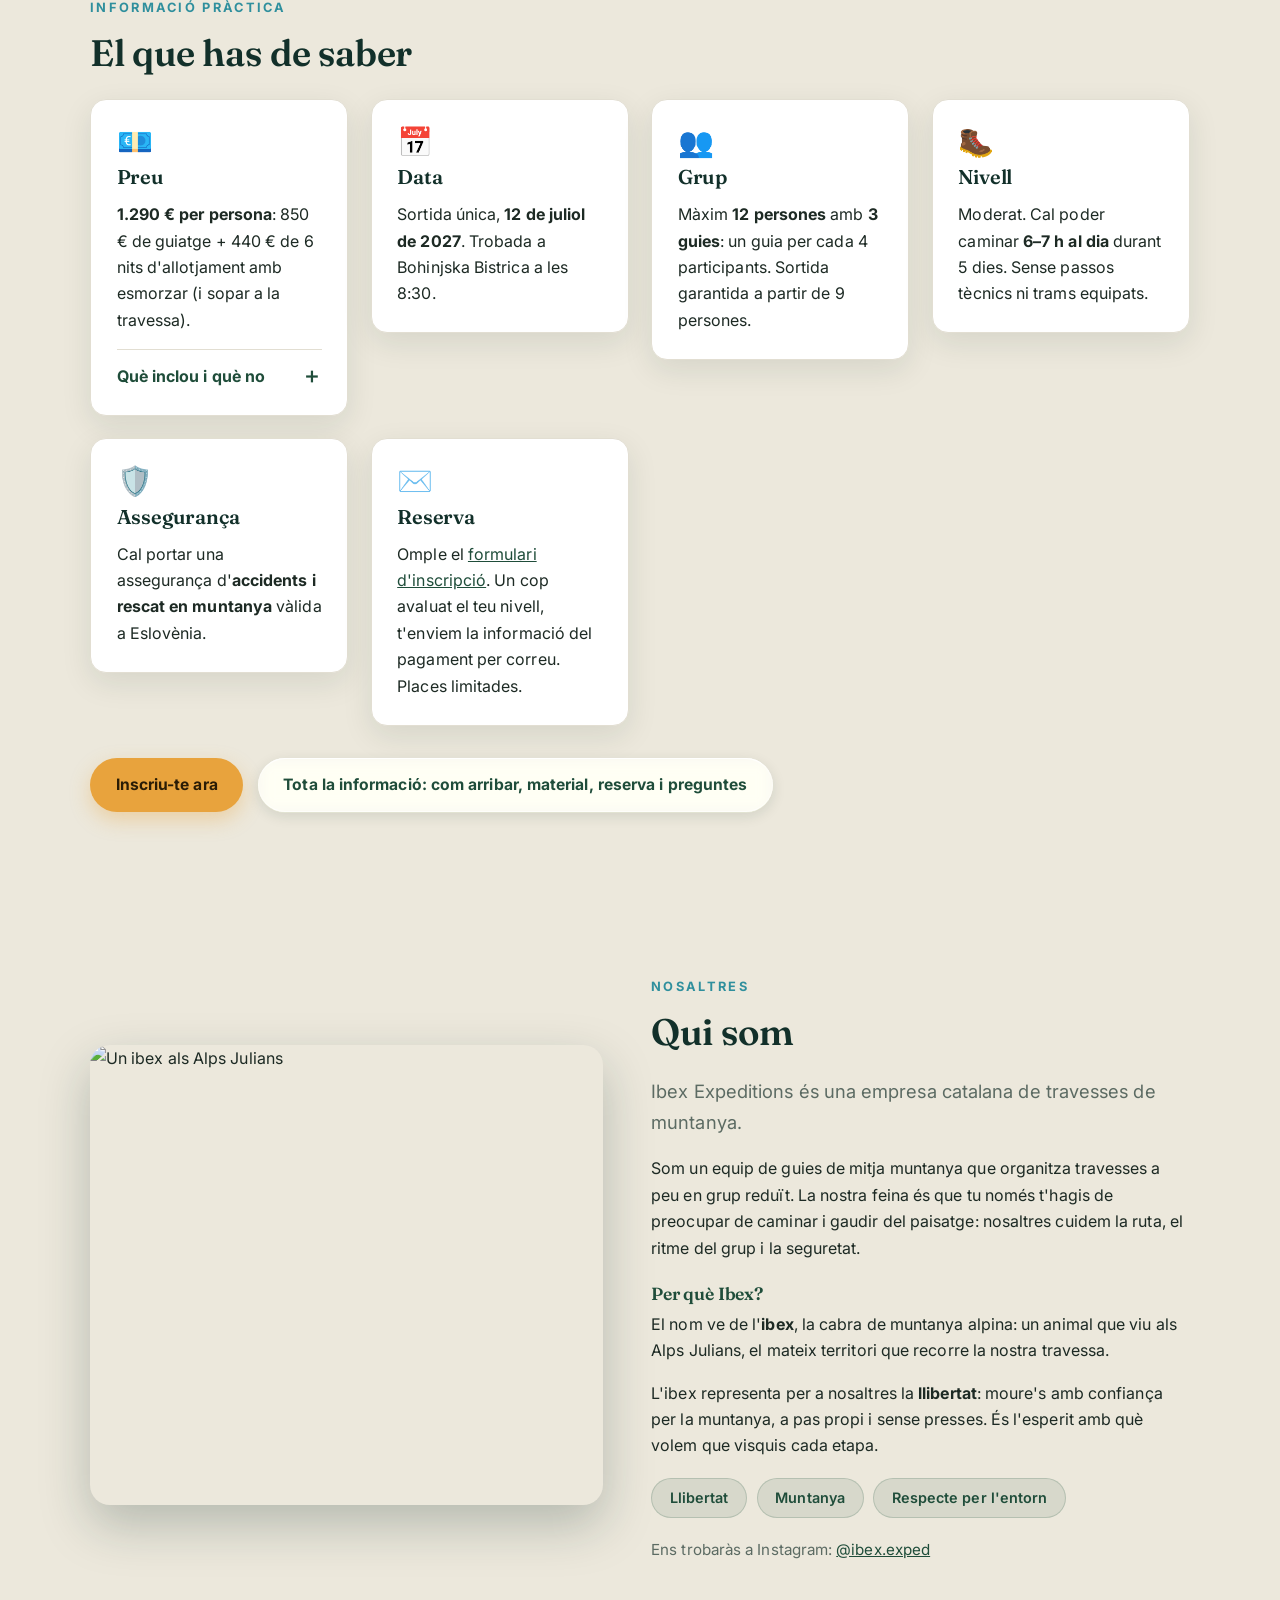
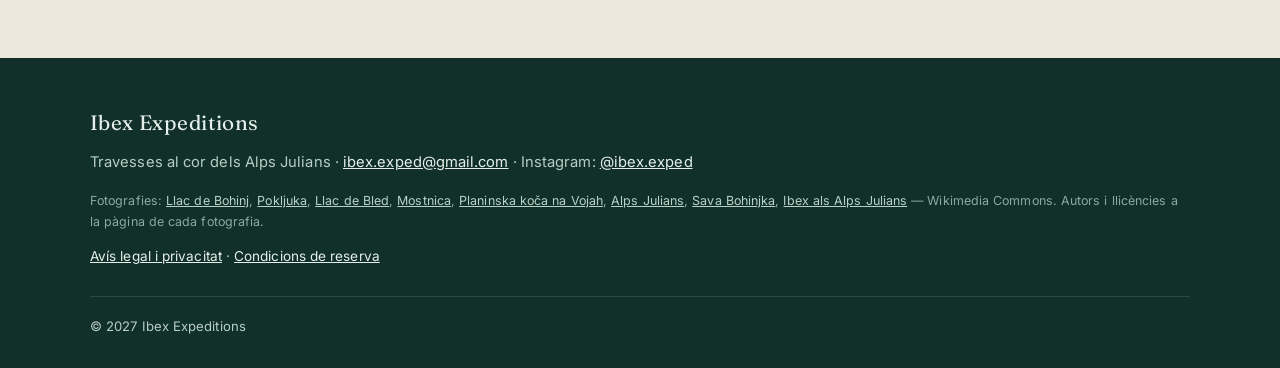
==== commit 76d3efa9: "Preu final 1.290 € (850 € guiatge + 440 € de 6 nits), mapes dels dies 3-5, nits 11 i 16/07 al Bohinj" ====
--- a/index.html
+++ b/index.html
@@ -8,7 +8,7 @@
   <link rel="preconnect" href="https://fonts.googleapis.com">
   <link rel="preconnect" href="https://fonts.gstatic.com" crossorigin>
   <link href="https://fonts.googleapis.com/css2?family=Fraunces:opsz,wght@9..144,500;9..144,600&family=Inter:wght@400;500;600;700&display=swap" rel="stylesheet">
-  <link rel="stylesheet" href="css/style.css?v=23">
+  <link rel="stylesheet" href="css/style.css?v=24">
 </head>
 <body data-page="index">
 <svg width="0" height="0" style="position:absolute" aria-hidden="true">
@@ -42,9 +42,9 @@
     <p class="slogan">Travesses al cor dels Alps Julians</p>
     <p class="sub">Cinc dies caminant en grup per llacs, valls i refugis de muntanya. Tu només has de gaudir del camí.</p>
     <div class="btns">
-      <a class="btn btn-primary" href="dies.html#dia-1">Descobreix el dia 1</a>
-      <a class="btn btn-ghost" href="#travessa">Sobre la travessa</a>
-    </div>
+      <a class="btn btn-primary" href="https://docs.google.com/forms/d/11KLiutqa8P9XWF3keXaAyN1_zg2-nCYa7v3DIW5TkCI/viewform" target="_blank" rel="noopener">Inscriu-te</a>
+      <a class="btn btn-ghost" href="dies.html">Descobreix els 5 dies</a>
+          </div>
     <div class="hero-badges"><span>📅 12 de juliol de 2027</span><span>🥾 5 dies a peu</span><span>🏠 Allotjament reservat</span></div>
   </div>
 </section>
@@ -54,7 +54,7 @@
     <div><strong>5</strong><span>dies</span></div>
     <div><strong>2</strong><span>llacs</span></div>
     <div><strong>12</strong><span>places · 3 guies</span></div>
-    <div><strong>850 €</strong><span>guiatge per persona</span></div>
+    <div><strong>1.290 €</strong><span>per persona, tot inclòs</span></div>
   </div></div>
 </section>
 
@@ -63,7 +63,7 @@
     <div class="reveal">
       <span class="eyebrow">La travessa</span>
       <h2>Cinc dies pel cor del parc nacional</h2>
-      <p class="lead">Una única sortida el juliol de 2027: surts i tornes a peu a Bohinjska Bistrica, passes per dos llacs i dorms en refugis i allotjaments de muntanya que et reservem nosaltres (es paguen a part del guiatge).</p>
+      <p class="lead">Una única sortida el juliol de 2027: surts i tornes a peu a Bohinjska Bistrica, passes per dos llacs i dorms en refugis i allotjaments de muntanya que et reservem nosaltres. Guiatge i 6 nits d'allotjament, tot en un sol preu.</p>
       <ul class="checks">
         <li>Travessa a peu i en transport públic, pensada per respectar l'entorn</li>
         <li>Grup reduït, acompanyat de guies titulats</li>
@@ -95,14 +95,14 @@
     <div class="reveal">
       <span class="eyebrow">Itinerari</span>
       <h2>Els 5 dies</h2>
-      <p class="lead">Els dies 1 i 2 ja tenen mapa i dades. Dels dies 3, 4 i 5 ja tens el resum: el mapa arribarà aviat.</p>
+      <p class="lead">Els cinc dies ja tenen mapa, quilòmetres i desnivell. Clica qualsevol dia per veure'l.</p>
     </div>
     <div class="days" style="margin-top:2rem">
       <a class="day-card photo available reveal" href="dies.html#dia-1"><div class="thumb" style="background-image:url('https://commons.wikimedia.org/wiki/Special:FilePath/Mostnica-Voje5.JPG?width=600')"></div><div class="body"><span class="num">1</span><span class="tag">Disponible</span><h3>Dia 1</h3><small>Bohinjska Bistrica → Planinska koča na Vojah · 14 km</small></div></a>
       <a class="day-card photo available reveal" href="dies.html#dia-2"><div class="thumb" style="background-image:url('https://commons.wikimedia.org/wiki/Special:FilePath/Beautiful_surroundings_of_Planina_Zajamniki,_Pokljuka_plateau_near_Lake_Bohinj,_Julian_Alps_in_Triglav_National_Park_%2852340724264%29.jpg?width=600')"></div><div class="body"><span class="num">2</span><span class="tag">Disponible</span><h3>Dia 2</h3><small>Voje → Goreljek (Pokljuka)</small></div></a>
-      <a class="day-card photo available reveal" href="dies.html#dia-3"><div class="thumb" style="background-image:url('https://commons.wikimedia.org/wiki/Special:FilePath/Bled_Lake,_Slovenia.jpg?width=600')"></div><div class="body"><span class="num">3</span><span class="tag">Resum</span><h3>Dia 3</h3><small>Goreljek → Bled · 15,9 km</small></div></a>
-      <a class="day-card photo available reveal" href="dies.html#dia-4"><div class="thumb" style="background-image:url('https://commons.wikimedia.org/wiki/Special:FilePath/Sava_Bohinjka_River_%2842613772802%29.jpg?width=600')"></div><div class="body"><span class="num">4</span><span class="tag">Resum</span><h3>Dia 4</h3><small>Bled → Nomenj · 19,1 km</small></div></a>
-      <a class="day-card photo available reveal" href="dies.html#dia-5"><div class="thumb" style="background-image:url('https://commons.wikimedia.org/wiki/Special:FilePath/Alpine_landscape_panorama_in_the_evening_%2852340854025%29.jpg?width=600')"></div><div class="body"><span class="num">5</span><span class="tag">Resum</span><h3>Dia 5</h3><small>Nomenj → Bohinjska Bistrica · 12,9 km</small></div></a>
+      <a class="day-card photo available reveal" href="dies.html#dia-3"><div class="thumb" style="background-image:url('https://commons.wikimedia.org/wiki/Special:FilePath/Bled_Lake,_Slovenia.jpg?width=600')"></div><div class="body"><span class="num">3</span><span class="tag">Disponible</span><h3>Dia 3</h3><small>Goreljek → Bled · 15,9 km</small></div></a>
+      <a class="day-card photo available reveal" href="dies.html#dia-4"><div class="thumb" style="background-image:url('https://commons.wikimedia.org/wiki/Special:FilePath/Sava_Bohinjka_River_%2842613772802%29.jpg?width=600')"></div><div class="body"><span class="num">4</span><span class="tag">Disponible</span><h3>Dia 4</h3><small>Bled → Nomenj · 19,1 km</small></div></a>
+      <a class="day-card photo available reveal" href="dies.html#dia-5"><div class="thumb" style="background-image:url('https://commons.wikimedia.org/wiki/Special:FilePath/Alpine_landscape_panorama_in_the_evening_%2852340854025%29.jpg?width=600')"></div><div class="body"><span class="num">5</span><span class="tag">Disponible</span><h3>Dia 5</h3><small>Nomenj → Bohinjska Bistrica · 12,9 km</small></div></a>
     </div>
     <div class="btns reveal" style="margin-top:2rem"><a class="btn btn-primary" href="dies.html">Veure tots els dies</a></div>
   </div>
@@ -115,17 +115,15 @@
       <h2>El que has de saber</h2>
     </div>
     <div class="grid grid-3 price-grid" style="margin-top:1.5rem">
-      <div class="card reveal"><div class="icon">💶</div><h3>Preu</h3><p><strong>850 € per persona</strong> de guiatge. L'allotjament de les 4 nits, amb sopar i esmorzar, va a part: uns <strong>270 €</strong> per persona.</p>
+      <div class="card reveal"><div class="icon">💶</div><h3>Preu</h3><p><strong>1.290 € per persona</strong>: 850 € de guiatge + 440 € de 6 nits d'allotjament amb esmorzar (i sopar a la travessa).</p>
         <details class="acc">
           <summary>Què inclou i què no</summary>
           <div class="acc-body">
-            <h4>✓ Inclou (850 €)</h4>
-            <ul class="checks"><li>Guiatge de la travessa durant els 5 dies</li><li>Reserva de l'allotjament de les 4 nits</li></ul>
-            <h4>➕ A part (uns 270 €)</h4>
-            <ul class="checks"><li>Allotjament de les 4 nits en refugis, hotel, alberg i apartaments, amb sopar i esmorzar</li></ul>
+            <h4>✓ Inclou (1.290 €)</h4>
+            <ul class="checks"><li>Guiatge de la travessa durant els 5 dies (850 €)</li><li>6 nits d'allotjament reservat per nosaltres (440 €): la nit abans de començar, les 4 nits de la travessa amb sopar i esmorzar i la nit del final</li><li>Taxa turística</li></ul>
             <h4>✗ No inclou</h4>
-            <ul class="nocheck"><li>Vols i transport fins a Bohinjska Bistrica</li><li>Dinars de pícnic, begudes i extres</li><li>Assegurança d'accidents i rescat</li><li>Allotjament abans i després de la travessa</li></ul>
-            <p class="acc-note">Com que venem guiatge i allotjament junts, és un viatge combinat venut per l'agència Viatges Muntanya Oberta, SL. <a href="informacio.html#pressupost">Mira el pressupost orientatiu del viatge sencer</a>.</p>
+            <ul class="nocheck"><li>Vols i transport fins a Bohinjska Bistrica</li><li>Dinars de pícnic, begudes i extres</li><li>Assegurança d'accidents i rescat</li></ul>
+            <p class="acc-note">Com que venem guiatge i allotjament junts, és un viatge combinat venut per l'agència Viatges Muntanya Oberta, SL. <a href="informacio.html#pressupost">Mira el detall del preu</a>.</p>
           </div>
         </details>
       </div>
@@ -133,9 +131,9 @@
       <div class="card reveal"><div class="icon">👥</div><h3>Grup</h3><p>Màxim <strong>12 persones</strong> amb <strong>3 guies</strong>: un guia per cada 4 participants. Sortida garantida a partir de 9 persones.</p></div>
       <div class="card reveal"><div class="icon">🥾</div><h3>Nivell</h3><p>Moderat. Cal poder caminar <strong>6–7 h al dia</strong> durant 5 dies. Sense passos tècnics ni trams equipats.</p></div>
       <div class="card reveal"><div class="icon">🛡️</div><h3>Assegurança</h3><p>Cal portar una assegurança d'<strong>accidents i rescat en muntanya</strong> vàlida a Eslovènia.</p></div>
-      <div class="card reveal"><div class="icon">✉️</div><h3>Reserva</h3><p>Pagues els <strong>850 €</strong> de cop en reservar la plaça. Places limitades.</p></div>
+      <div class="card reveal"><div class="icon">✉️</div><h3>Reserva</h3><p>Omple el <a href="https://docs.google.com/forms/d/11KLiutqa8P9XWF3keXaAyN1_zg2-nCYa7v3DIW5TkCI/viewform" target="_blank" rel="noopener">formulari d'inscripció</a>. Un cop avaluat el teu nivell, t'enviem la informació del pagament per correu. Places limitades.</p></div>
     </div>
-    <div class="btns reveal" style="margin-top:2rem"><a class="btn btn-primary" href="informacio.html">Tota la informació: com arribar, material, reserva i preguntes</a></div>
+    <div class="btns reveal" style="margin-top:2rem"><a class="btn btn-primary" href="https://docs.google.com/forms/d/11KLiutqa8P9XWF3keXaAyN1_zg2-nCYa7v3DIW5TkCI/viewform" target="_blank" rel="noopener">Inscriu-te ara</a><a class="btn btn-ghost" style="color:var(--forest);border-color:var(--forest)" href="informacio.html">Tota la informació: com arribar, material, reserva i preguntes</a></div>
   </div>
 </section>
 
@@ -159,12 +157,12 @@
 <footer class="footer">
   <div class="container">
     <a class="brand" href="index.html">Ibex Expeditions</a>
-    <p>Travesses al cor dels Alps Julians · Instagram: <a href="https://www.instagram.com/ibex.exped" target="_blank" rel="noopener">@ibex.exped</a></p>
+    <p>Travesses al cor dels Alps Julians · <a href="mailto:ibex.exped@gmail.com">ibex.exped@gmail.com</a> · Instagram: <a href="https://www.instagram.com/ibex.exped" target="_blank" rel="noopener">@ibex.exped</a></p>
     <p class="credits">Fotografies: <a href="https://commons.wikimedia.org/wiki/File:Bohinjsko_jezero_2.jpg" target="_blank" rel="noopener">Llac de Bohinj</a>, <a href="https://commons.wikimedia.org/wiki/File:Beautiful_surroundings_of_Planina_Zajamniki,_Pokljuka_plateau_near_Lake_Bohinj,_Julian_Alps_in_Triglav_National_Park_%2852340724264%29.jpg" target="_blank" rel="noopener">Pokljuka</a>, <a href="https://commons.wikimedia.org/wiki/File:Bled_Lake,_Slovenia.jpg" target="_blank" rel="noopener">Llac de Bled</a>, <a href="https://commons.wikimedia.org/wiki/File:Mostnica-Voje5.JPG" target="_blank" rel="noopener">Mostnica</a>, <a href="https://commons.wikimedia.org/wiki/File:Planinska_ko%C4%8Da_na_Vojah.JPG" target="_blank" rel="noopener">Planinska koča na Vojah</a>, <a href="https://commons.wikimedia.org/wiki/File:Alpine_landscape_panorama_in_the_evening_%2852340854025%29.jpg" target="_blank" rel="noopener">Alps Julians</a>, <a href="https://commons.wikimedia.org/wiki/File:Sava_Bohinjka_River_%2842613772802%29.jpg" target="_blank" rel="noopener">Sava Bohinjka</a>, <a href="https://commons.wikimedia.org/wiki/File:MC_Steinbock.jpg" target="_blank" rel="noopener">Ibex als Alps Julians</a> — Wikimedia Commons. Autors i llicències a la pàgina de cada fotografia.</p>
     <p class="legal-links"><a href="informacio.html#legal">Avís legal i privacitat</a> · <a href="informacio.html#condicions">Condicions de reserva</a></p>
     <div class="footer-bottom">© 2027 Ibex Expeditions</div>
   </div>
 </footer>
-<script src="js/main.js?v=23"></script>
+<script src="js/main.js?v=24"></script>
 </body>
 </html>
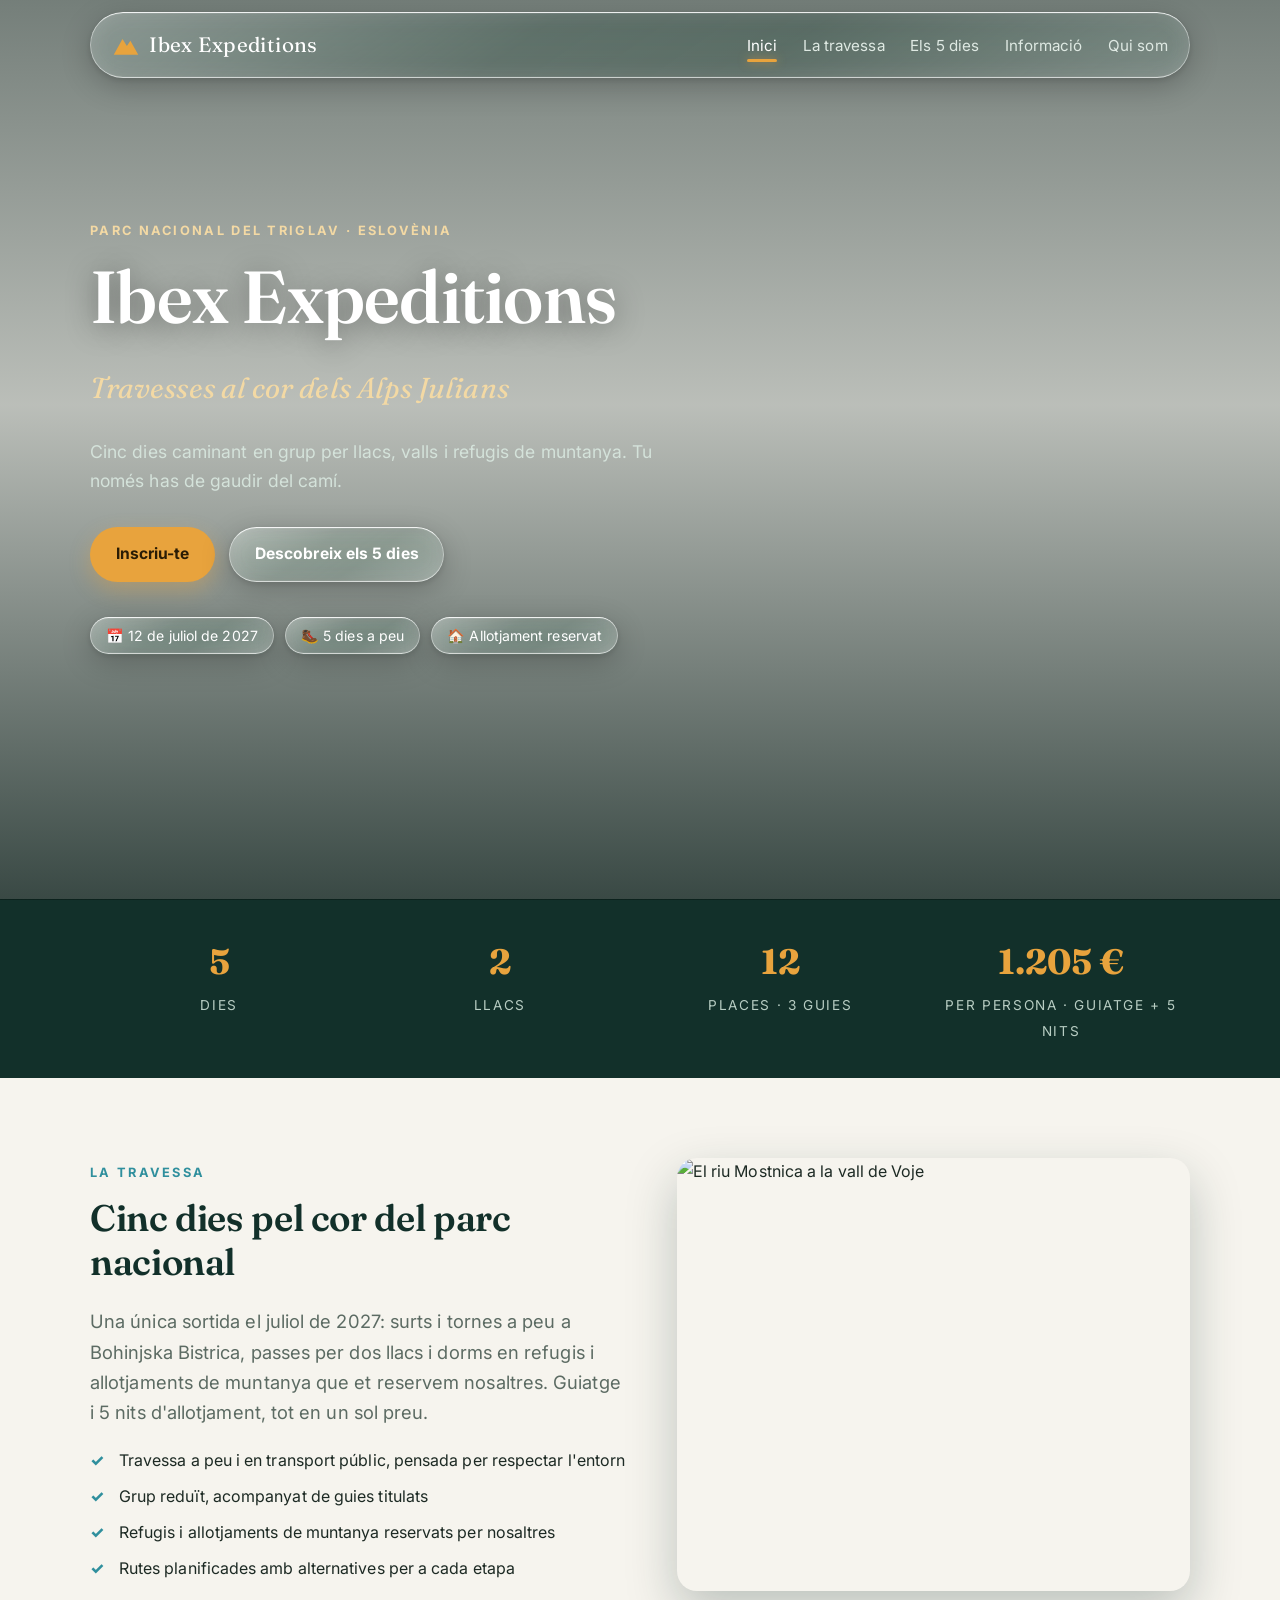
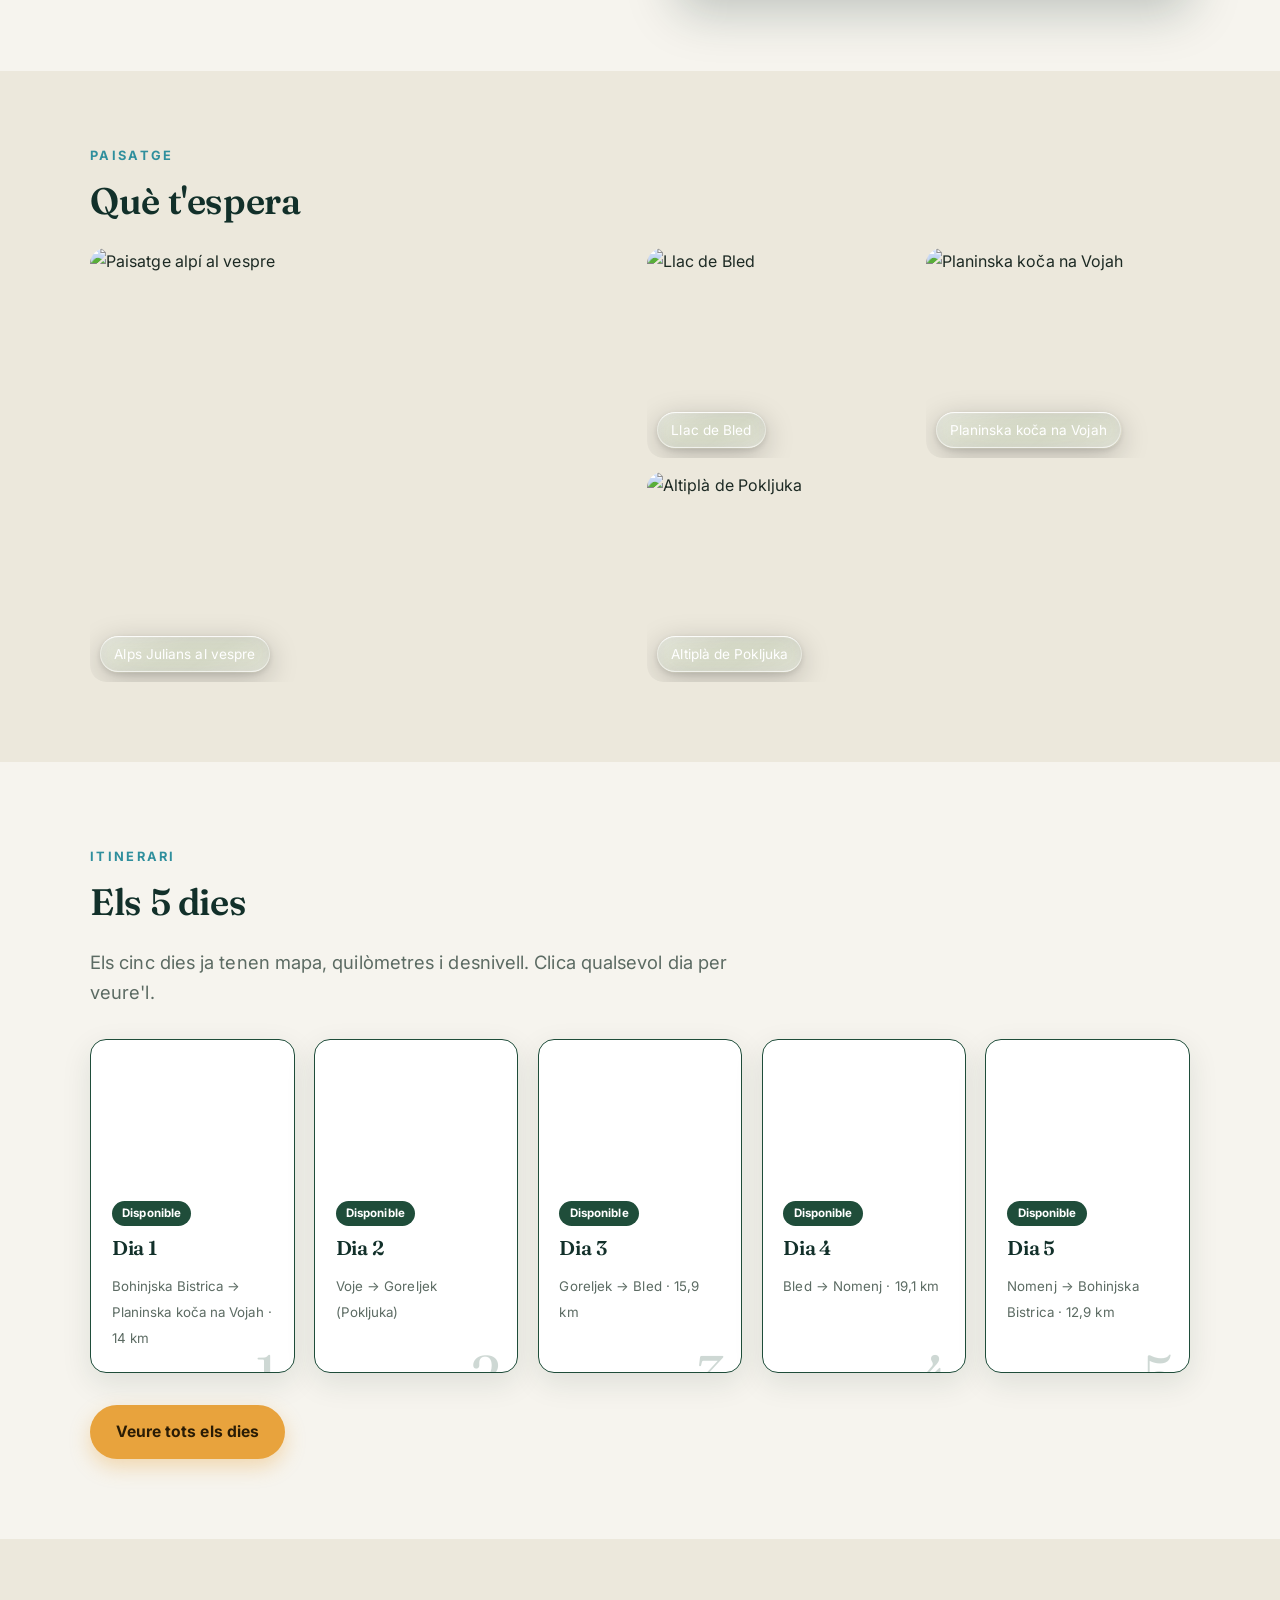
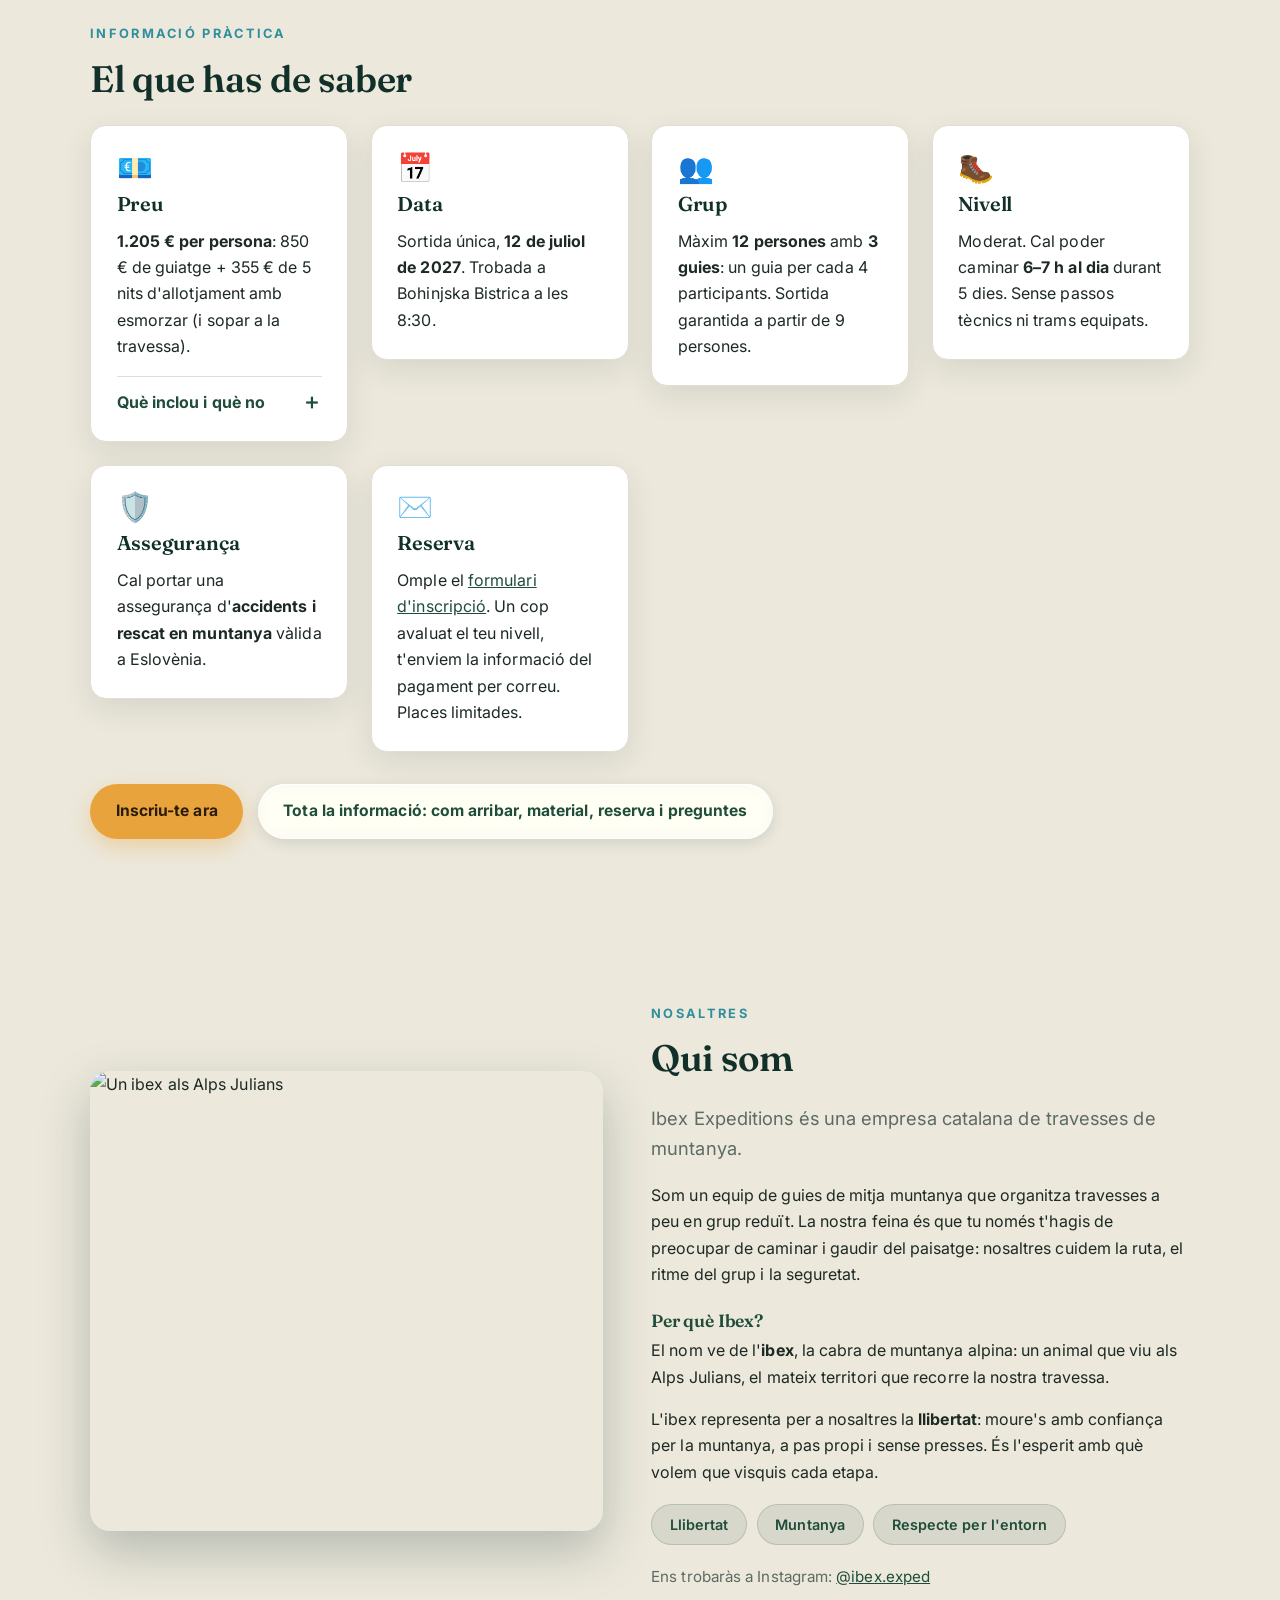
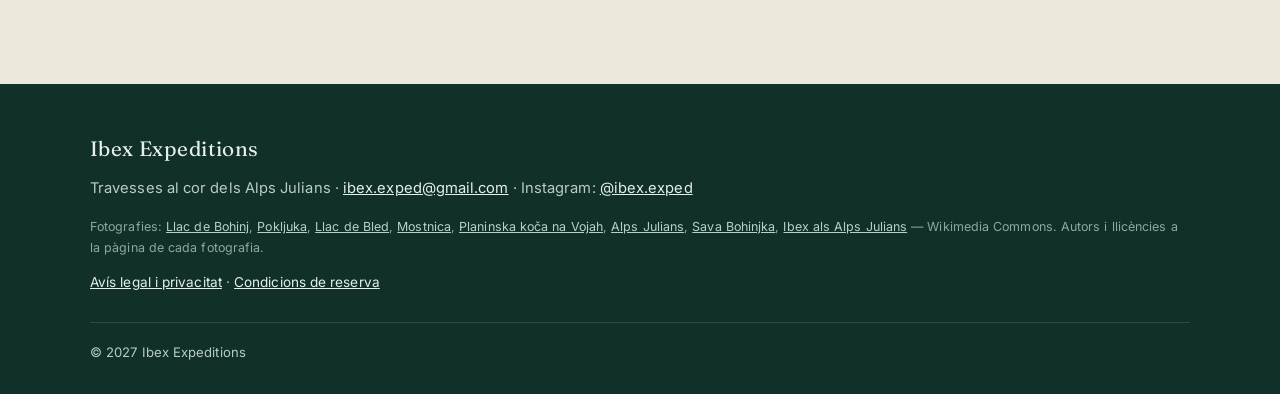
==== commit 9196be7f: "La nit del 16/07 no està inclosa: preu final 1.205 € (850 € guiatge + 355 € de 5 nits) Co-Authored-B" ====
--- a/index.html
+++ b/index.html
@@ -54,7 +54,7 @@
     <div><strong>5</strong><span>dies</span></div>
     <div><strong>2</strong><span>llacs</span></div>
     <div><strong>12</strong><span>places · 3 guies</span></div>
-    <div><strong>1.290 €</strong><span>per persona, tot inclòs</span></div>
+    <div><strong>1.205 €</strong><span>per persona · guiatge + 5 nits</span></div>
   </div></div>
 </section>
 
@@ -63,7 +63,7 @@
     <div class="reveal">
       <span class="eyebrow">La travessa</span>
       <h2>Cinc dies pel cor del parc nacional</h2>
-      <p class="lead">Una única sortida el juliol de 2027: surts i tornes a peu a Bohinjska Bistrica, passes per dos llacs i dorms en refugis i allotjaments de muntanya que et reservem nosaltres. Guiatge i 6 nits d'allotjament, tot en un sol preu.</p>
+      <p class="lead">Una única sortida el juliol de 2027: surts i tornes a peu a Bohinjska Bistrica, passes per dos llacs i dorms en refugis i allotjaments de muntanya que et reservem nosaltres. Guiatge i 5 nits d'allotjament, tot en un sol preu.</p>
       <ul class="checks">
         <li>Travessa a peu i en transport públic, pensada per respectar l'entorn</li>
         <li>Grup reduït, acompanyat de guies titulats</li>
@@ -115,14 +115,14 @@
       <h2>El que has de saber</h2>
     </div>
     <div class="grid grid-3 price-grid" style="margin-top:1.5rem">
-      <div class="card reveal"><div class="icon">💶</div><h3>Preu</h3><p><strong>1.290 € per persona</strong>: 850 € de guiatge + 440 € de 6 nits d'allotjament amb esmorzar (i sopar a la travessa).</p>
+      <div class="card reveal"><div class="icon">💶</div><h3>Preu</h3><p><strong>1.205 € per persona</strong>: 850 € de guiatge + 355 € de 5 nits d'allotjament amb esmorzar (i sopar a la travessa).</p>
         <details class="acc">
           <summary>Què inclou i què no</summary>
           <div class="acc-body">
-            <h4>✓ Inclou (1.290 €)</h4>
-            <ul class="checks"><li>Guiatge de la travessa durant els 5 dies (850 €)</li><li>6 nits d'allotjament reservat per nosaltres (440 €): la nit abans de començar, les 4 nits de la travessa amb sopar i esmorzar i la nit del final</li><li>Taxa turística</li></ul>
+            <h4>✓ Inclou (1.205 €)</h4>
+            <ul class="checks"><li>Guiatge de la travessa durant els 5 dies (850 €)</li><li>5 nits d'allotjament reservat per nosaltres (355 €): la nit abans de començar i les 4 nits de la travessa amb sopar i esmorzar</li><li>Taxa turística</li></ul>
             <h4>✗ No inclou</h4>
-            <ul class="nocheck"><li>Vols i transport fins a Bohinjska Bistrica</li><li>Dinars de pícnic, begudes i extres</li><li>Assegurança d'accidents i rescat</li></ul>
+            <ul class="nocheck"><li>Vols i transport fins a Bohinjska Bistrica</li><li>Dinars de pícnic, begudes i extres</li><li>Assegurança d'accidents i rescat</li><li>La nit del final (dv 16/07): et recomanem el Bohinj ECO Hotel (~85 €)</li></ul>
             <p class="acc-note">Com que venem guiatge i allotjament junts, és un viatge combinat venut per l'agència Viatges Muntanya Oberta, SL. <a href="informacio.html#pressupost">Mira el detall del preu</a>.</p>
           </div>
         </details>
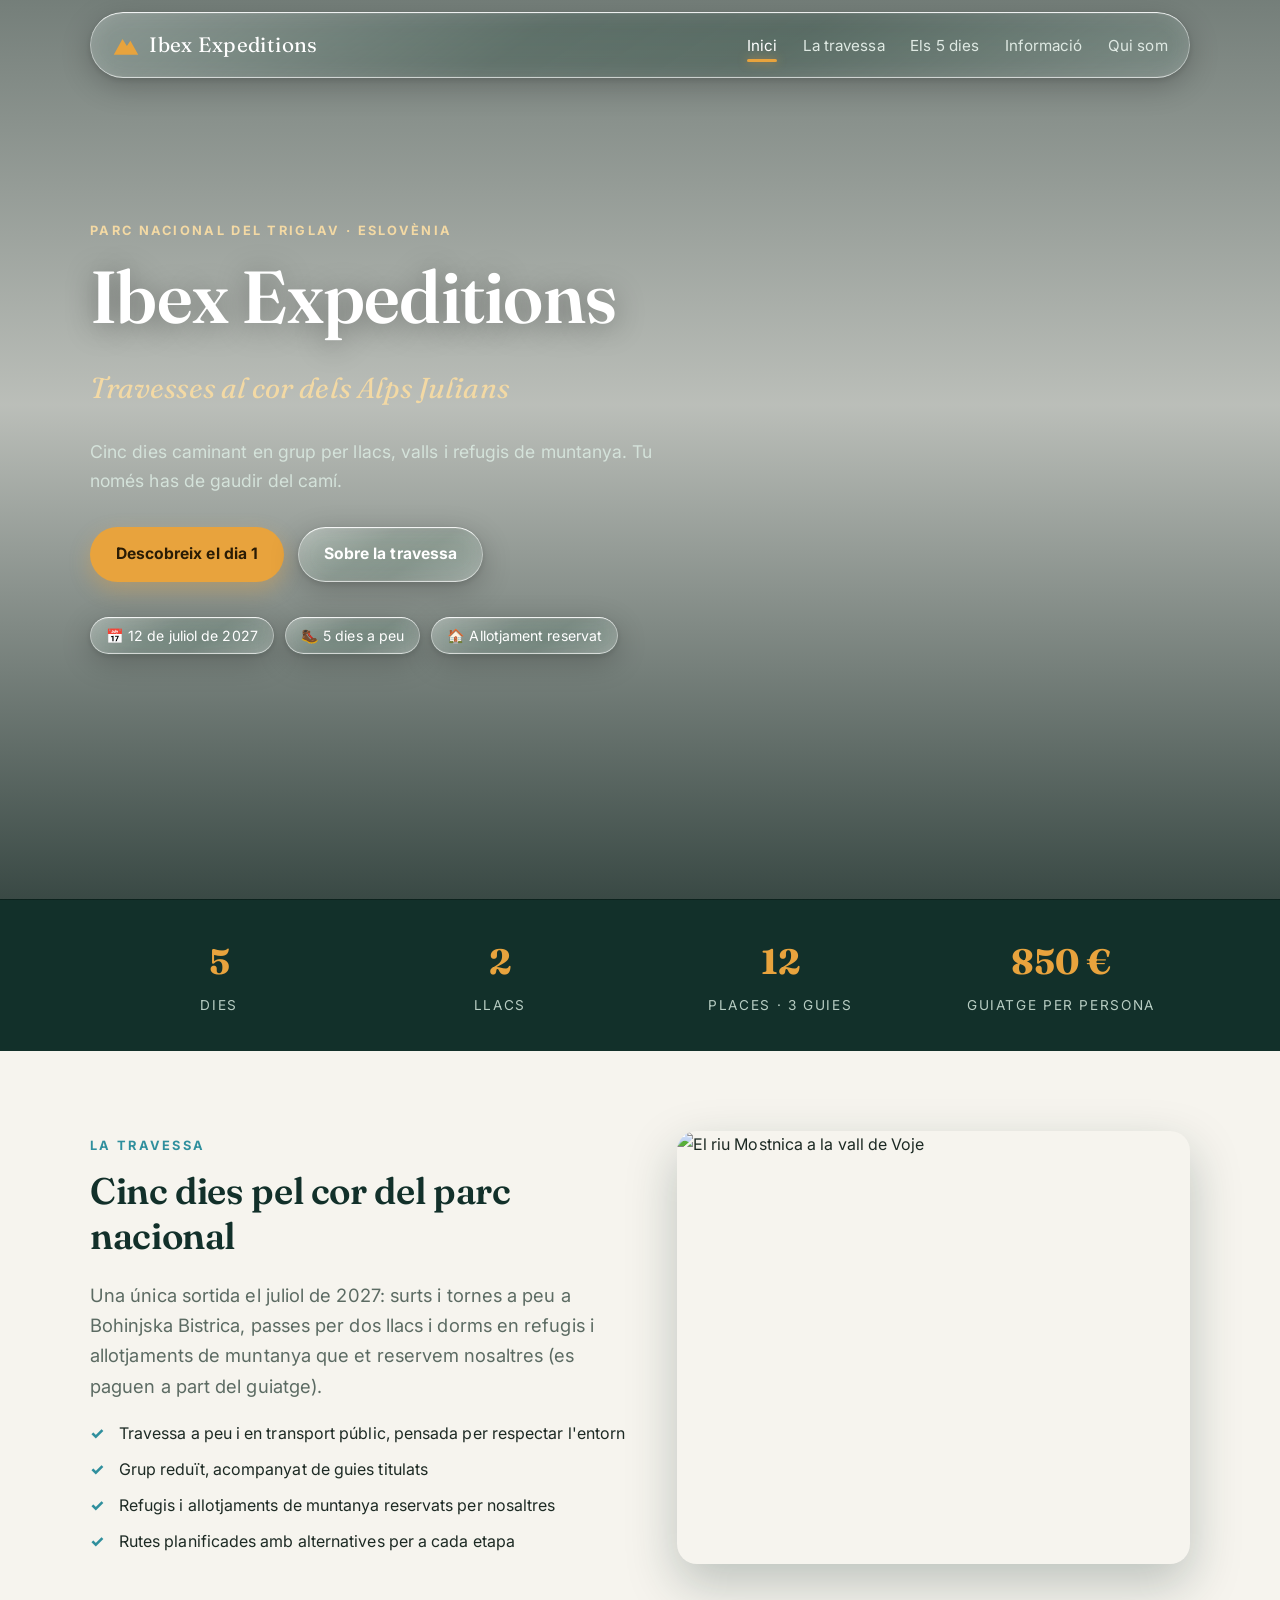
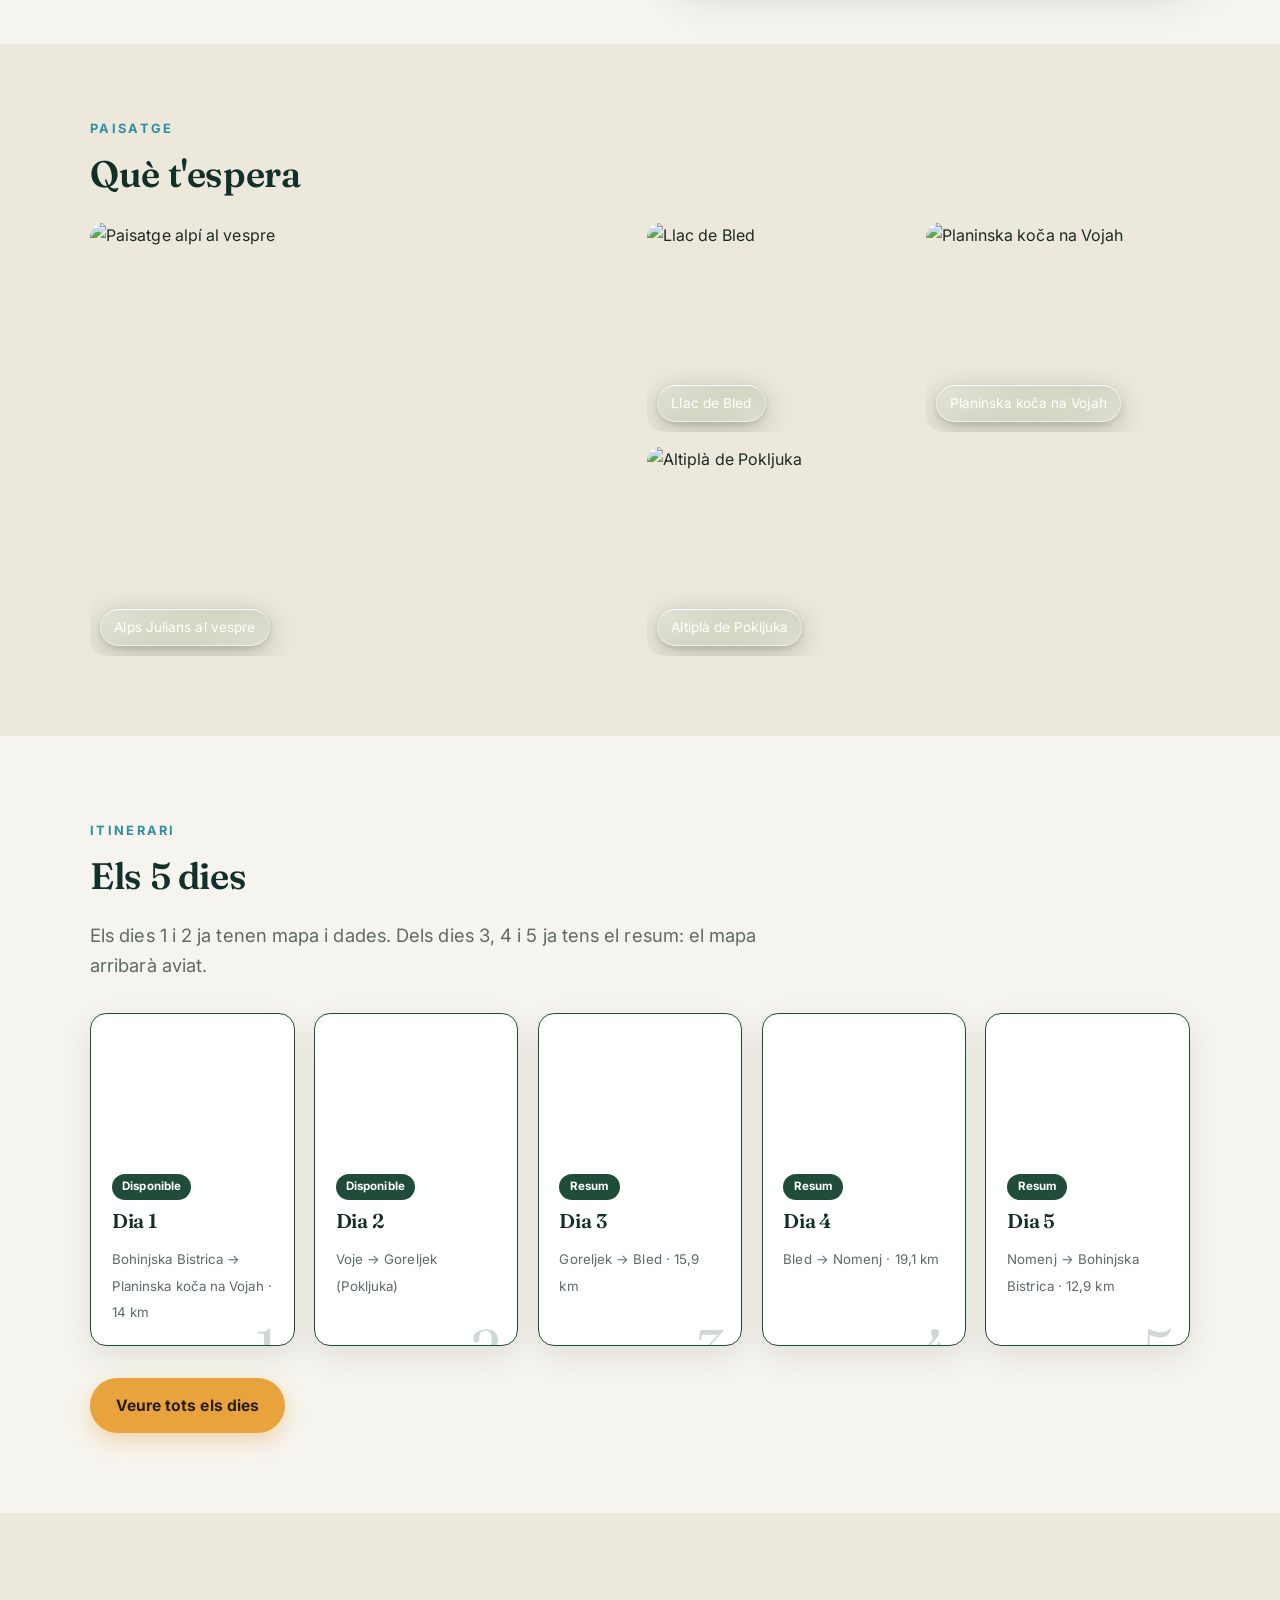
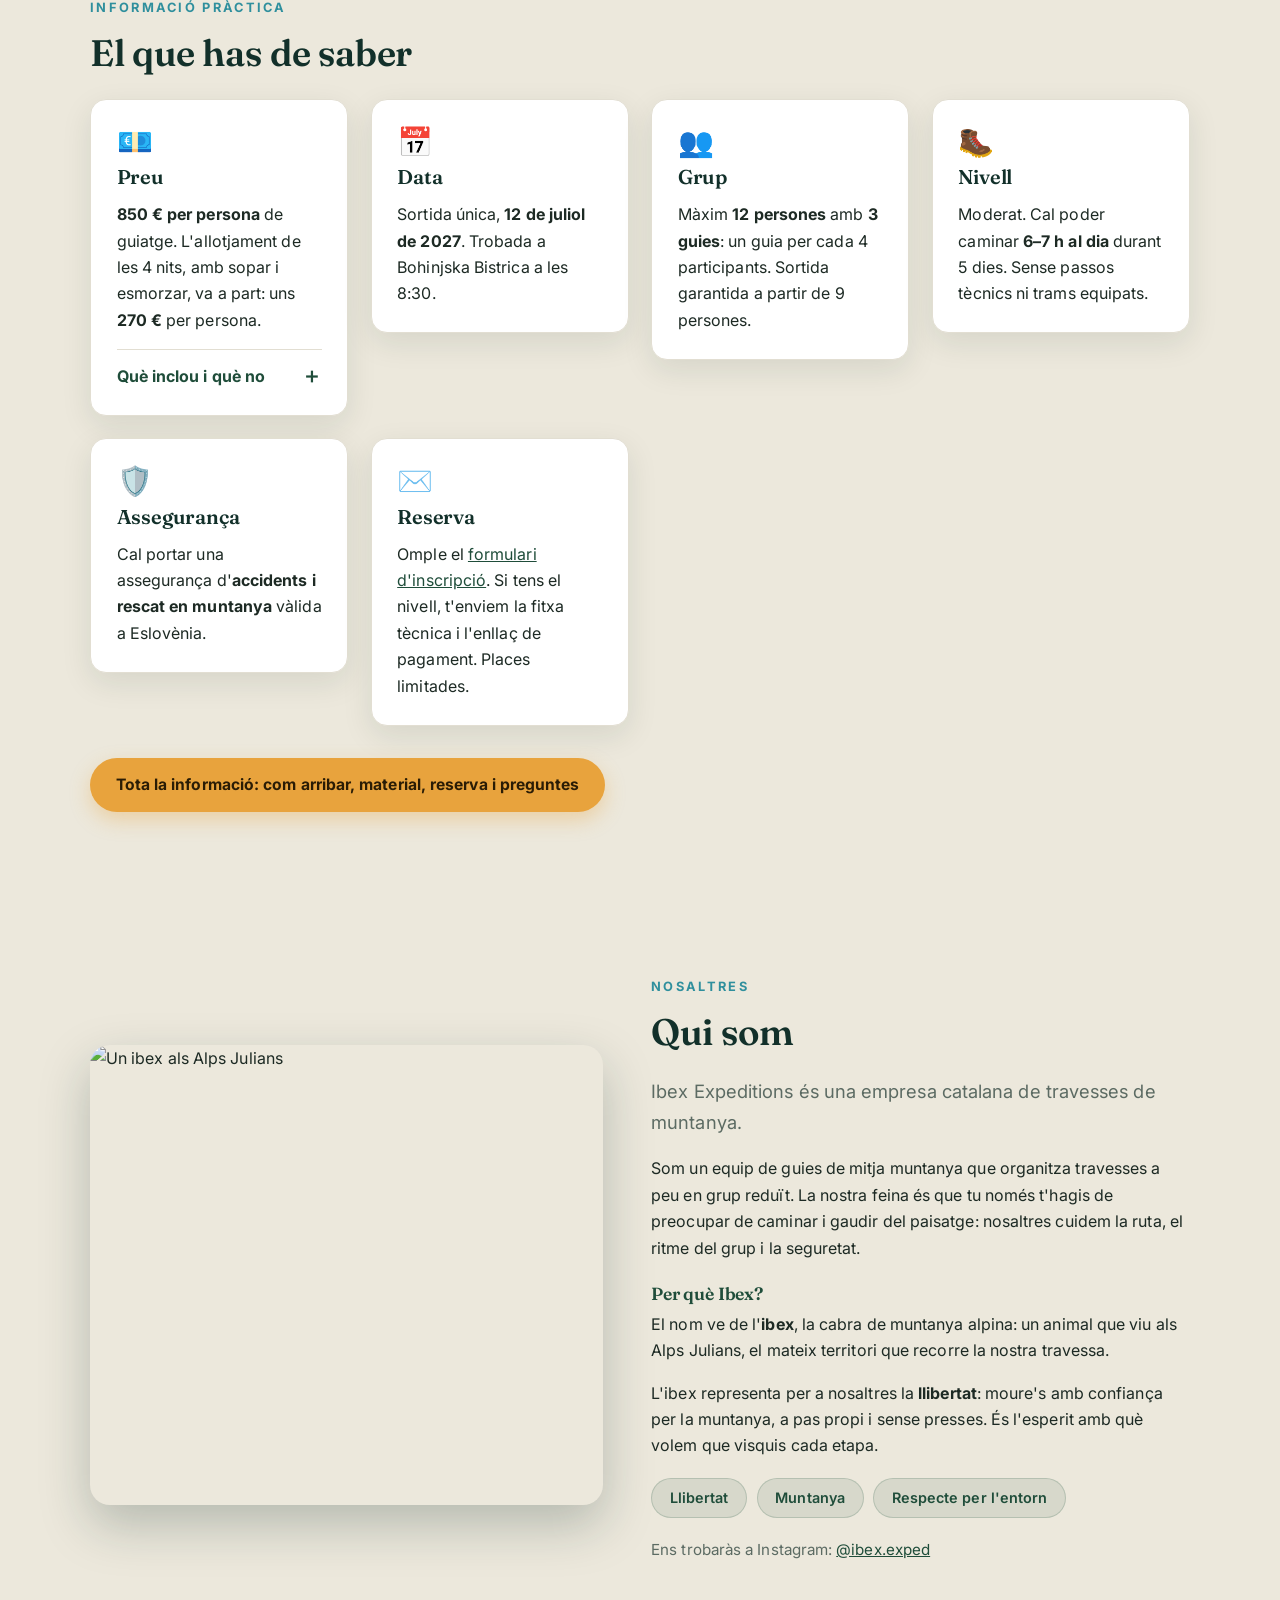
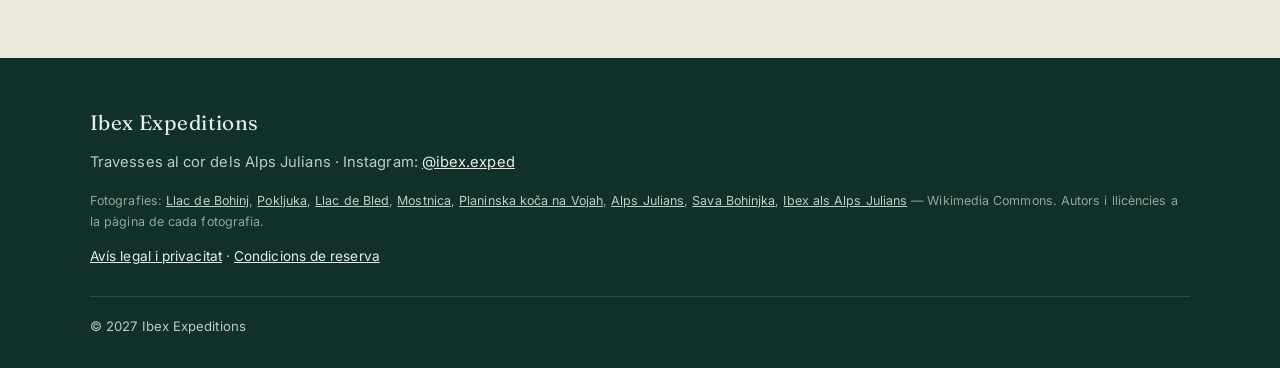
==== commit 836b3d05: "Reserva amb el formulari d'inscripció (Google Forms) i mapa del dia 3 Co-Authored-By: Claude Opus 5." ====
--- a/index.html
+++ b/index.html
@@ -8,7 +8,7 @@
   <link rel="preconnect" href="https://fonts.googleapis.com">
   <link rel="preconnect" href="https://fonts.gstatic.com" crossorigin>
   <link href="https://fonts.googleapis.com/css2?family=Fraunces:opsz,wght@9..144,500;9..144,600&family=Inter:wght@400;500;600;700&display=swap" rel="stylesheet">
-  <link rel="stylesheet" href="css/style.css?v=24">
+  <link rel="stylesheet" href="css/style.css?v=23">
 </head>
 <body data-page="index">
 <svg width="0" height="0" style="position:absolute" aria-hidden="true">
@@ -42,9 +42,9 @@
     <p class="slogan">Travesses al cor dels Alps Julians</p>
     <p class="sub">Cinc dies caminant en grup per llacs, valls i refugis de muntanya. Tu només has de gaudir del camí.</p>
     <div class="btns">
-      <a class="btn btn-primary" href="https://docs.google.com/forms/d/11KLiutqa8P9XWF3keXaAyN1_zg2-nCYa7v3DIW5TkCI/viewform" target="_blank" rel="noopener">Inscriu-te</a>
-      <a class="btn btn-ghost" href="dies.html">Descobreix els 5 dies</a>
-          </div>
+      <a class="btn btn-primary" href="dies.html#dia-1">Descobreix el dia 1</a>
+      <a class="btn btn-ghost" href="#travessa">Sobre la travessa</a>
+    </div>
     <div class="hero-badges"><span>📅 12 de juliol de 2027</span><span>🥾 5 dies a peu</span><span>🏠 Allotjament reservat</span></div>
   </div>
 </section>
@@ -54,7 +54,7 @@
     <div><strong>5</strong><span>dies</span></div>
     <div><strong>2</strong><span>llacs</span></div>
     <div><strong>12</strong><span>places · 3 guies</span></div>
-    <div><strong>1.205 €</strong><span>per persona · guiatge + 5 nits</span></div>
+    <div><strong>850 €</strong><span>guiatge per persona</span></div>
   </div></div>
 </section>
 
@@ -63,7 +63,7 @@
     <div class="reveal">
       <span class="eyebrow">La travessa</span>
       <h2>Cinc dies pel cor del parc nacional</h2>
-      <p class="lead">Una única sortida el juliol de 2027: surts i tornes a peu a Bohinjska Bistrica, passes per dos llacs i dorms en refugis i allotjaments de muntanya que et reservem nosaltres. Guiatge i 5 nits d'allotjament, tot en un sol preu.</p>
+      <p class="lead">Una única sortida el juliol de 2027: surts i tornes a peu a Bohinjska Bistrica, passes per dos llacs i dorms en refugis i allotjaments de muntanya que et reservem nosaltres (es paguen a part del guiatge).</p>
       <ul class="checks">
         <li>Travessa a peu i en transport públic, pensada per respectar l'entorn</li>
         <li>Grup reduït, acompanyat de guies titulats</li>
@@ -95,14 +95,14 @@
     <div class="reveal">
       <span class="eyebrow">Itinerari</span>
       <h2>Els 5 dies</h2>
-      <p class="lead">Els cinc dies ja tenen mapa, quilòmetres i desnivell. Clica qualsevol dia per veure'l.</p>
+      <p class="lead">Els dies 1 i 2 ja tenen mapa i dades. Dels dies 3, 4 i 5 ja tens el resum: el mapa arribarà aviat.</p>
     </div>
     <div class="days" style="margin-top:2rem">
       <a class="day-card photo available reveal" href="dies.html#dia-1"><div class="thumb" style="background-image:url('https://commons.wikimedia.org/wiki/Special:FilePath/Mostnica-Voje5.JPG?width=600')"></div><div class="body"><span class="num">1</span><span class="tag">Disponible</span><h3>Dia 1</h3><small>Bohinjska Bistrica → Planinska koča na Vojah · 14 km</small></div></a>
       <a class="day-card photo available reveal" href="dies.html#dia-2"><div class="thumb" style="background-image:url('https://commons.wikimedia.org/wiki/Special:FilePath/Beautiful_surroundings_of_Planina_Zajamniki,_Pokljuka_plateau_near_Lake_Bohinj,_Julian_Alps_in_Triglav_National_Park_%2852340724264%29.jpg?width=600')"></div><div class="body"><span class="num">2</span><span class="tag">Disponible</span><h3>Dia 2</h3><small>Voje → Goreljek (Pokljuka)</small></div></a>
-      <a class="day-card photo available reveal" href="dies.html#dia-3"><div class="thumb" style="background-image:url('https://commons.wikimedia.org/wiki/Special:FilePath/Bled_Lake,_Slovenia.jpg?width=600')"></div><div class="body"><span class="num">3</span><span class="tag">Disponible</span><h3>Dia 3</h3><small>Goreljek → Bled · 15,9 km</small></div></a>
-      <a class="day-card photo available reveal" href="dies.html#dia-4"><div class="thumb" style="background-image:url('https://commons.wikimedia.org/wiki/Special:FilePath/Sava_Bohinjka_River_%2842613772802%29.jpg?width=600')"></div><div class="body"><span class="num">4</span><span class="tag">Disponible</span><h3>Dia 4</h3><small>Bled → Nomenj · 19,1 km</small></div></a>
-      <a class="day-card photo available reveal" href="dies.html#dia-5"><div class="thumb" style="background-image:url('https://commons.wikimedia.org/wiki/Special:FilePath/Alpine_landscape_panorama_in_the_evening_%2852340854025%29.jpg?width=600')"></div><div class="body"><span class="num">5</span><span class="tag">Disponible</span><h3>Dia 5</h3><small>Nomenj → Bohinjska Bistrica · 12,9 km</small></div></a>
+      <a class="day-card photo available reveal" href="dies.html#dia-3"><div class="thumb" style="background-image:url('https://commons.wikimedia.org/wiki/Special:FilePath/Bled_Lake,_Slovenia.jpg?width=600')"></div><div class="body"><span class="num">3</span><span class="tag">Resum</span><h3>Dia 3</h3><small>Goreljek → Bled · 15,9 km</small></div></a>
+      <a class="day-card photo available reveal" href="dies.html#dia-4"><div class="thumb" style="background-image:url('https://commons.wikimedia.org/wiki/Special:FilePath/Sava_Bohinjka_River_%2842613772802%29.jpg?width=600')"></div><div class="body"><span class="num">4</span><span class="tag">Resum</span><h3>Dia 4</h3><small>Bled → Nomenj · 19,1 km</small></div></a>
+      <a class="day-card photo available reveal" href="dies.html#dia-5"><div class="thumb" style="background-image:url('https://commons.wikimedia.org/wiki/Special:FilePath/Alpine_landscape_panorama_in_the_evening_%2852340854025%29.jpg?width=600')"></div><div class="body"><span class="num">5</span><span class="tag">Resum</span><h3>Dia 5</h3><small>Nomenj → Bohinjska Bistrica · 12,9 km</small></div></a>
     </div>
     <div class="btns reveal" style="margin-top:2rem"><a class="btn btn-primary" href="dies.html">Veure tots els dies</a></div>
   </div>
@@ -115,15 +115,17 @@
       <h2>El que has de saber</h2>
     </div>
     <div class="grid grid-3 price-grid" style="margin-top:1.5rem">
-      <div class="card reveal"><div class="icon">💶</div><h3>Preu</h3><p><strong>1.205 € per persona</strong>: 850 € de guiatge + 355 € de 5 nits d'allotjament amb esmorzar (i sopar a la travessa).</p>
+      <div class="card reveal"><div class="icon">💶</div><h3>Preu</h3><p><strong>850 € per persona</strong> de guiatge. L'allotjament de les 4 nits, amb sopar i esmorzar, va a part: uns <strong>270 €</strong> per persona.</p>
         <details class="acc">
           <summary>Què inclou i què no</summary>
           <div class="acc-body">
-            <h4>✓ Inclou (1.205 €)</h4>
-            <ul class="checks"><li>Guiatge de la travessa durant els 5 dies (850 €)</li><li>5 nits d'allotjament reservat per nosaltres (355 €): la nit abans de començar i les 4 nits de la travessa amb sopar i esmorzar</li><li>Taxa turística</li></ul>
+            <h4>✓ Inclou (850 €)</h4>
+            <ul class="checks"><li>Guiatge de la travessa durant els 5 dies</li><li>Reserva de l'allotjament de les 4 nits</li></ul>
+            <h4>➕ A part (uns 270 €)</h4>
+            <ul class="checks"><li>Allotjament de les 4 nits en refugis, hotel, alberg i apartaments, amb sopar i esmorzar</li></ul>
             <h4>✗ No inclou</h4>
-            <ul class="nocheck"><li>Vols i transport fins a Bohinjska Bistrica</li><li>Dinars de pícnic, begudes i extres</li><li>Assegurança d'accidents i rescat</li><li>La nit del final (dv 16/07): et recomanem el Bohinj ECO Hotel (~85 €)</li></ul>
-            <p class="acc-note">Com que venem guiatge i allotjament junts, és un viatge combinat venut per l'agència Viatges Muntanya Oberta, SL. <a href="informacio.html#pressupost">Mira el detall del preu</a>.</p>
+            <ul class="nocheck"><li>Vols i transport fins a Bohinjska Bistrica</li><li>Dinars de pícnic, begudes i extres</li><li>Assegurança d'accidents i rescat</li><li>Allotjament abans i després de la travessa</li></ul>
+            <p class="acc-note">Com que venem guiatge i allotjament junts, és un viatge combinat venut per l'agència Viatges Muntanya Oberta, SL. <a href="informacio.html#pressupost">Mira el pressupost orientatiu del viatge sencer</a>.</p>
           </div>
         </details>
       </div>
@@ -131,9 +133,9 @@
       <div class="card reveal"><div class="icon">👥</div><h3>Grup</h3><p>Màxim <strong>12 persones</strong> amb <strong>3 guies</strong>: un guia per cada 4 participants. Sortida garantida a partir de 9 persones.</p></div>
       <div class="card reveal"><div class="icon">🥾</div><h3>Nivell</h3><p>Moderat. Cal poder caminar <strong>6–7 h al dia</strong> durant 5 dies. Sense passos tècnics ni trams equipats.</p></div>
       <div class="card reveal"><div class="icon">🛡️</div><h3>Assegurança</h3><p>Cal portar una assegurança d'<strong>accidents i rescat en muntanya</strong> vàlida a Eslovènia.</p></div>
-      <div class="card reveal"><div class="icon">✉️</div><h3>Reserva</h3><p>Omple el <a href="https://docs.google.com/forms/d/11KLiutqa8P9XWF3keXaAyN1_zg2-nCYa7v3DIW5TkCI/viewform" target="_blank" rel="noopener">formulari d'inscripció</a>. Un cop avaluat el teu nivell, t'enviem la informació del pagament per correu. Places limitades.</p></div>
+      <div class="card reveal"><div class="icon">✉️</div><h3>Reserva</h3><p>Omple el <a href="https://forms.gle/759bBHq96vDjsKhcA" target="_blank" rel="noopener">formulari d'inscripció</a>. Si tens el nivell, t'enviem la fitxa tècnica i l'enllaç de pagament. Places limitades.</p></div>
     </div>
-    <div class="btns reveal" style="margin-top:2rem"><a class="btn btn-primary" href="https://docs.google.com/forms/d/11KLiutqa8P9XWF3keXaAyN1_zg2-nCYa7v3DIW5TkCI/viewform" target="_blank" rel="noopener">Inscriu-te ara</a><a class="btn btn-ghost" style="color:var(--forest);border-color:var(--forest)" href="informacio.html">Tota la informació: com arribar, material, reserva i preguntes</a></div>
+    <div class="btns reveal" style="margin-top:2rem"><a class="btn btn-primary" href="informacio.html">Tota la informació: com arribar, material, reserva i preguntes</a></div>
   </div>
 </section>
 
@@ -157,12 +159,12 @@
 <footer class="footer">
   <div class="container">
     <a class="brand" href="index.html">Ibex Expeditions</a>
-    <p>Travesses al cor dels Alps Julians · <a href="mailto:ibex.exped@gmail.com">ibex.exped@gmail.com</a> · Instagram: <a href="https://www.instagram.com/ibex.exped" target="_blank" rel="noopener">@ibex.exped</a></p>
+    <p>Travesses al cor dels Alps Julians · Instagram: <a href="https://www.instagram.com/ibex.exped" target="_blank" rel="noopener">@ibex.exped</a></p>
     <p class="credits">Fotografies: <a href="https://commons.wikimedia.org/wiki/File:Bohinjsko_jezero_2.jpg" target="_blank" rel="noopener">Llac de Bohinj</a>, <a href="https://commons.wikimedia.org/wiki/File:Beautiful_surroundings_of_Planina_Zajamniki,_Pokljuka_plateau_near_Lake_Bohinj,_Julian_Alps_in_Triglav_National_Park_%2852340724264%29.jpg" target="_blank" rel="noopener">Pokljuka</a>, <a href="https://commons.wikimedia.org/wiki/File:Bled_Lake,_Slovenia.jpg" target="_blank" rel="noopener">Llac de Bled</a>, <a href="https://commons.wikimedia.org/wiki/File:Mostnica-Voje5.JPG" target="_blank" rel="noopener">Mostnica</a>, <a href="https://commons.wikimedia.org/wiki/File:Planinska_ko%C4%8Da_na_Vojah.JPG" target="_blank" rel="noopener">Planinska koča na Vojah</a>, <a href="https://commons.wikimedia.org/wiki/File:Alpine_landscape_panorama_in_the_evening_%2852340854025%29.jpg" target="_blank" rel="noopener">Alps Julians</a>, <a href="https://commons.wikimedia.org/wiki/File:Sava_Bohinjka_River_%2842613772802%29.jpg" target="_blank" rel="noopener">Sava Bohinjka</a>, <a href="https://commons.wikimedia.org/wiki/File:MC_Steinbock.jpg" target="_blank" rel="noopener">Ibex als Alps Julians</a> — Wikimedia Commons. Autors i llicències a la pàgina de cada fotografia.</p>
     <p class="legal-links"><a href="informacio.html#legal">Avís legal i privacitat</a> · <a href="informacio.html#condicions">Condicions de reserva</a></p>
     <div class="footer-bottom">© 2027 Ibex Expeditions</div>
   </div>
 </footer>
-<script src="js/main.js?v=24"></script>
+<script src="js/main.js?v=23"></script>
 </body>
 </html>
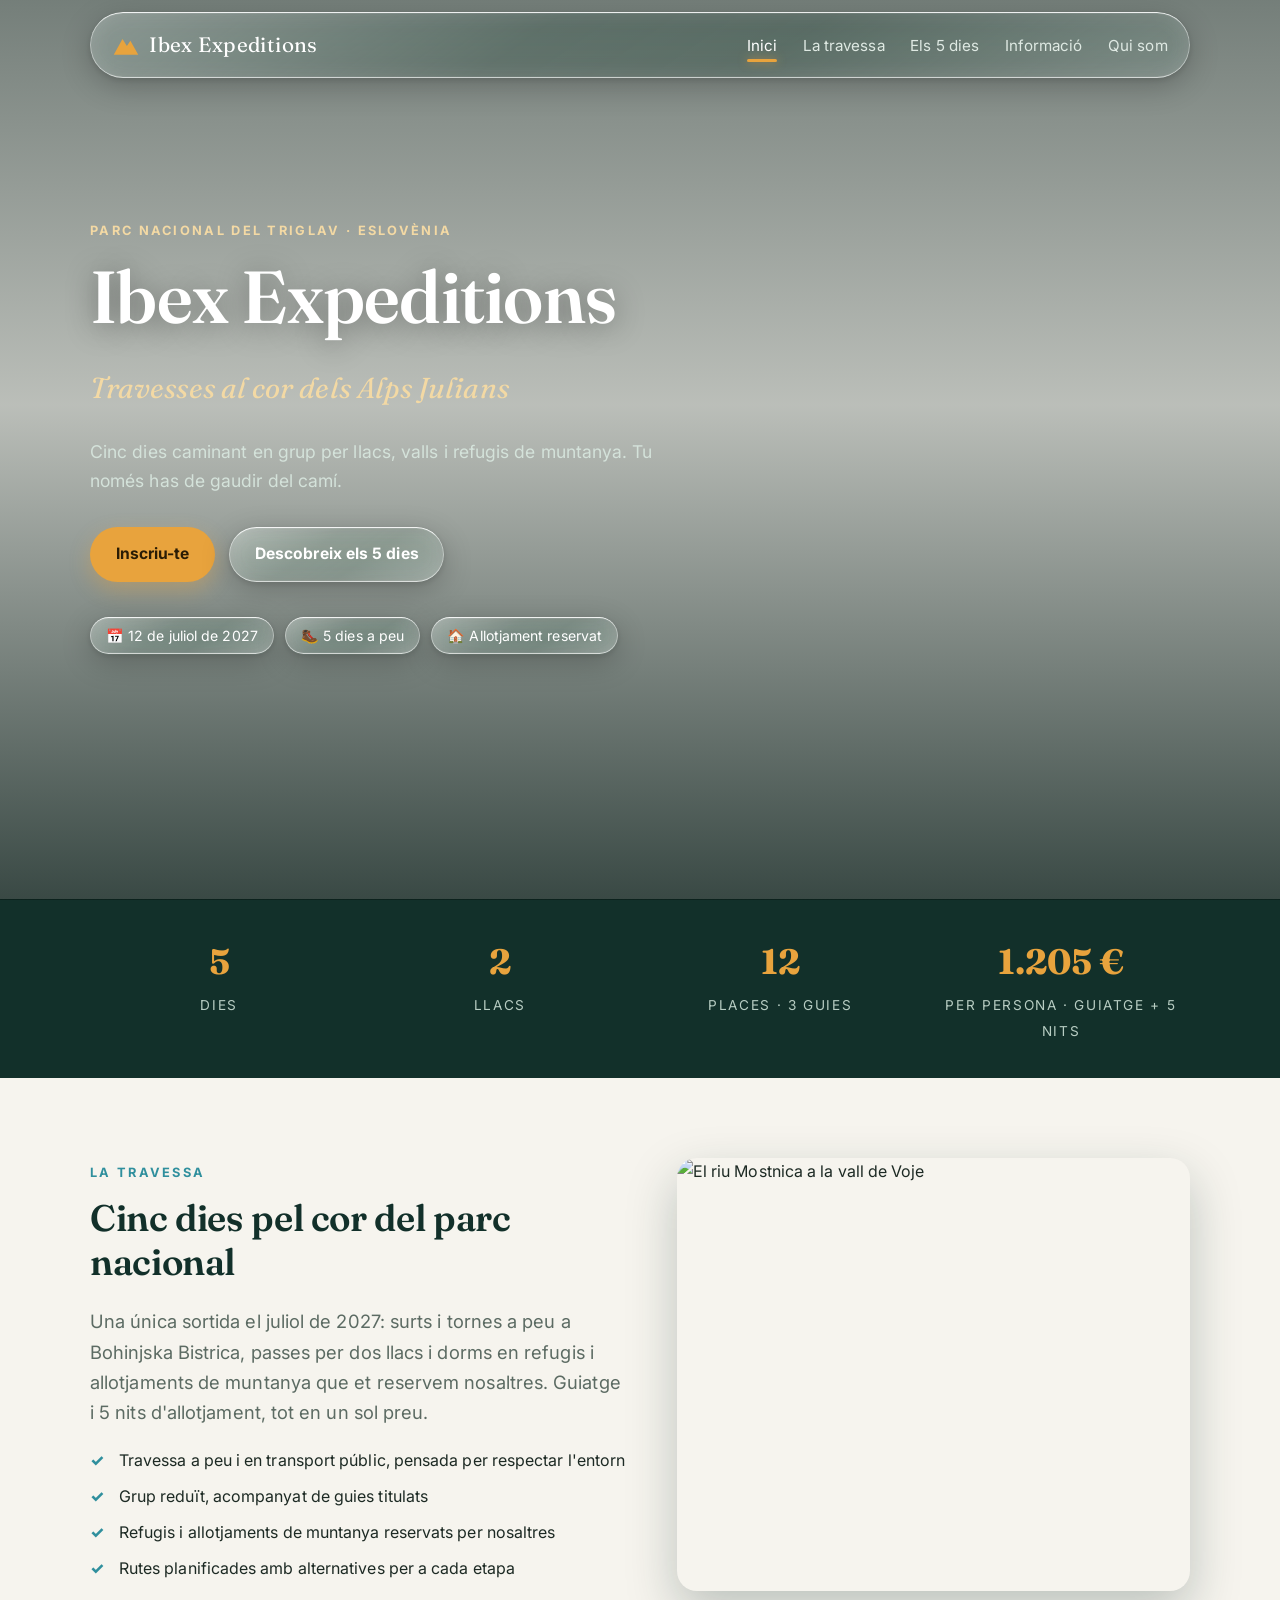
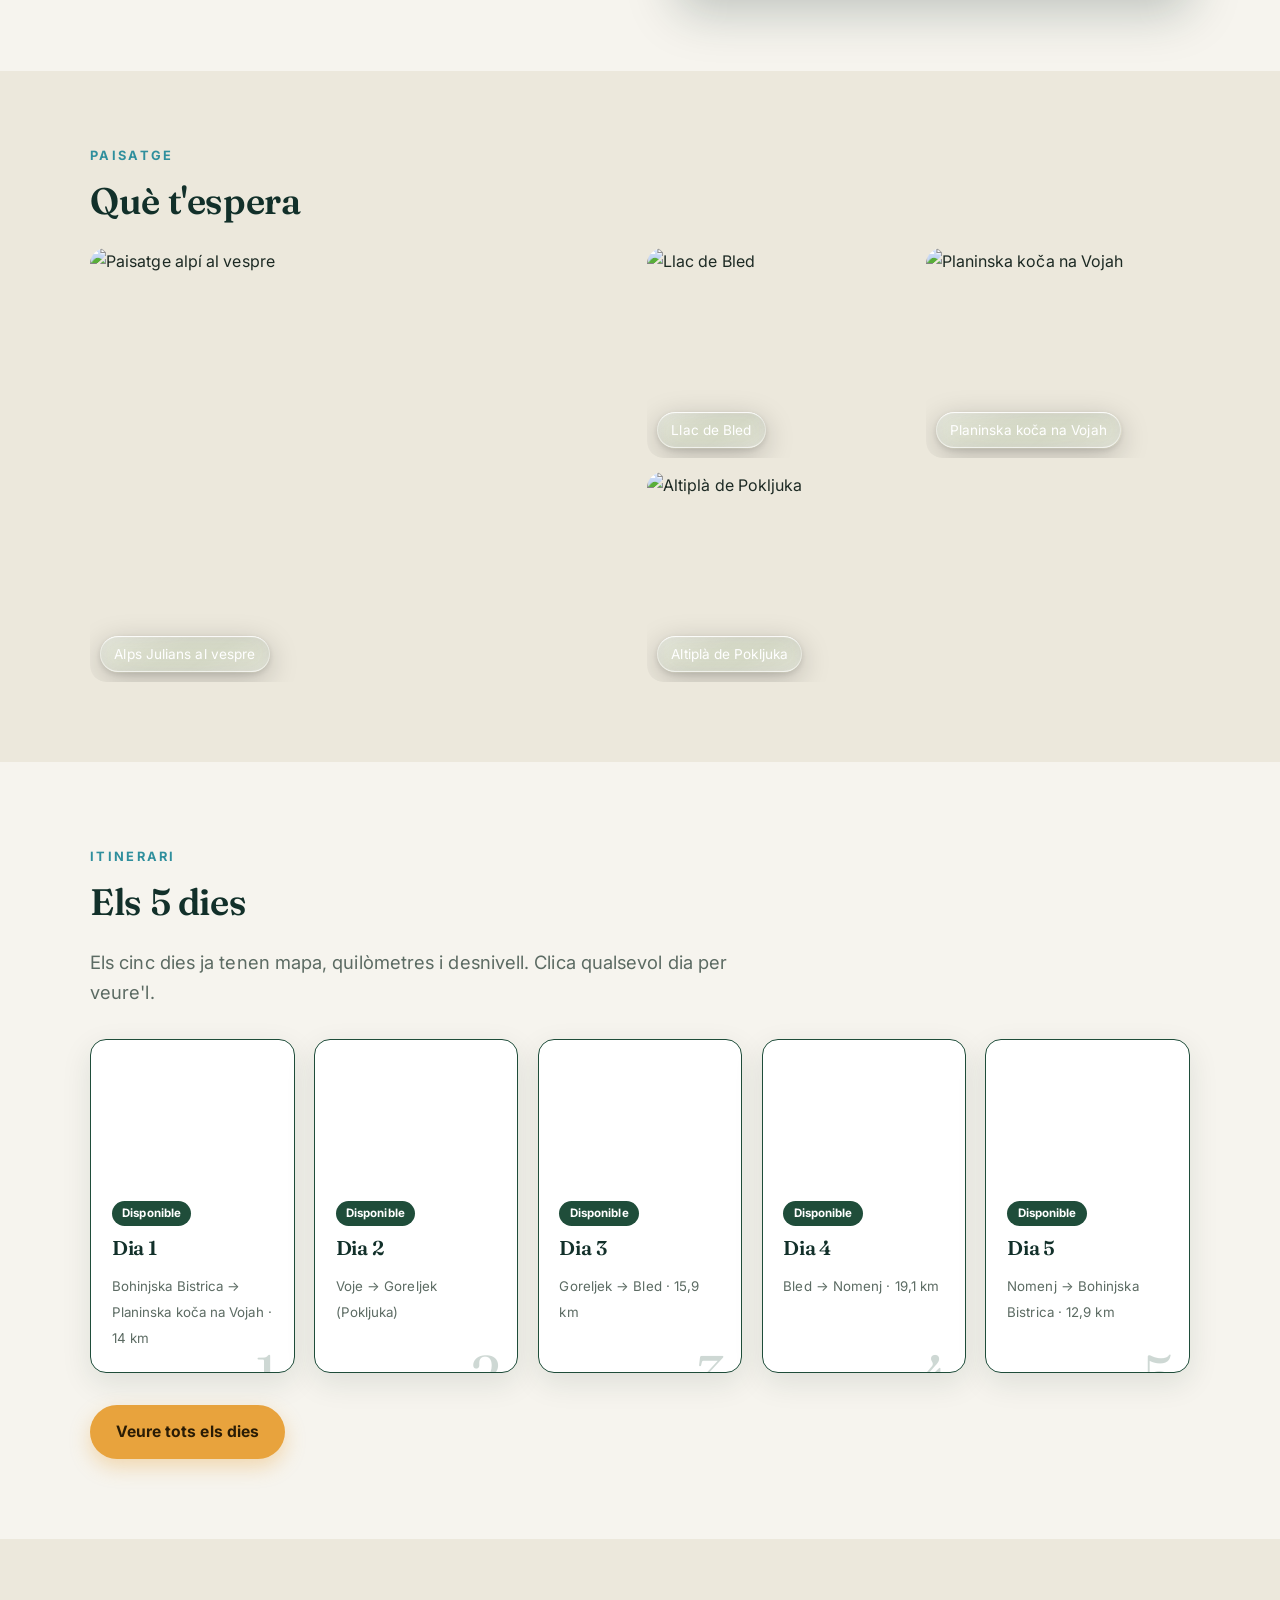
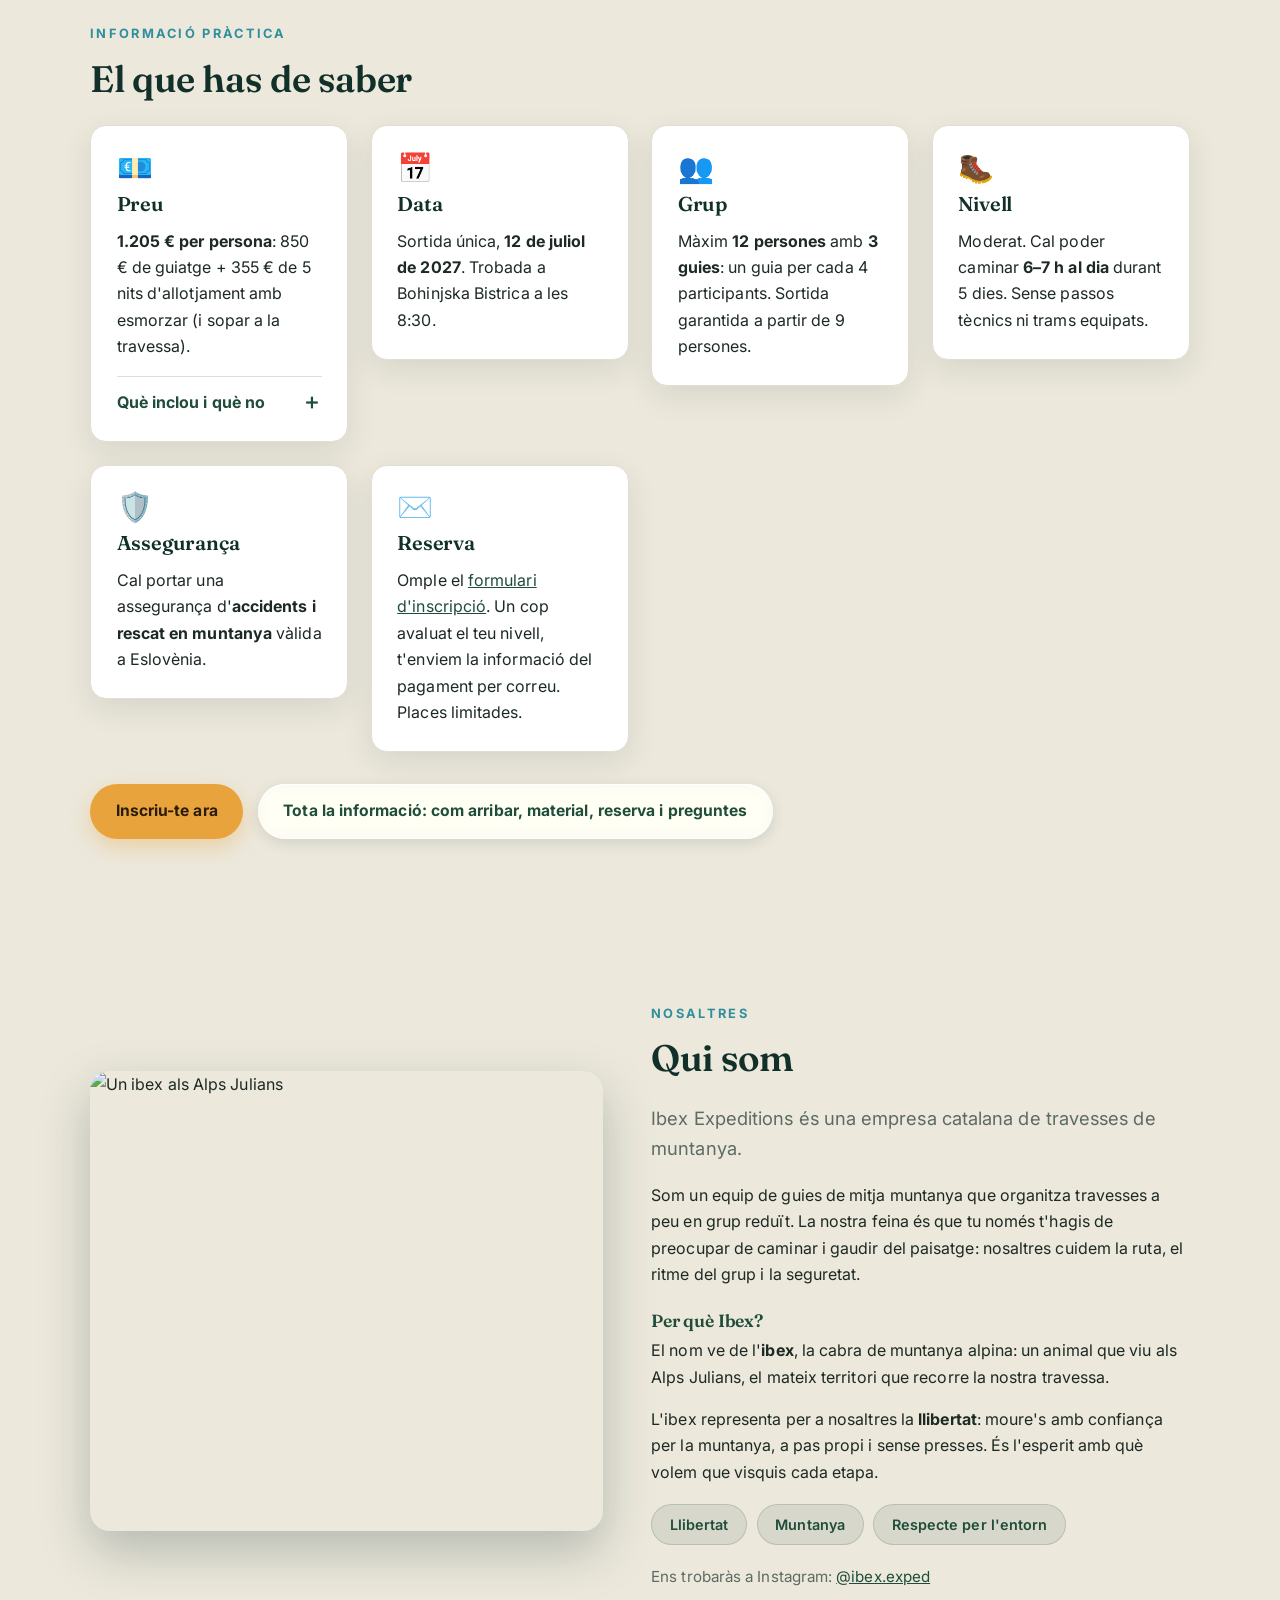
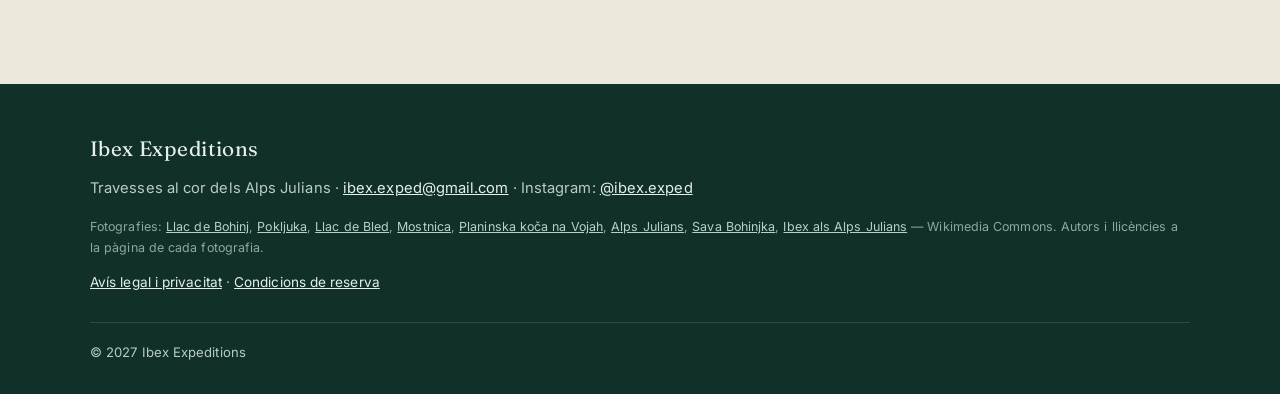
==== commit f4b7647d: "Fusiona la feina del 24/11 (preu final 1.205 €, mapes dies 3-5, reserva amb formulari i pagament des" ====
--- a/index.html
+++ b/index.html
@@ -8,7 +8,7 @@
   <link rel="preconnect" href="https://fonts.googleapis.com">
   <link rel="preconnect" href="https://fonts.gstatic.com" crossorigin>
   <link href="https://fonts.googleapis.com/css2?family=Fraunces:opsz,wght@9..144,500;9..144,600&family=Inter:wght@400;500;600;700&display=swap" rel="stylesheet">
-  <link rel="stylesheet" href="css/style.css?v=23">
+  <link rel="stylesheet" href="css/style.css?v=24">
 </head>
 <body data-page="index">
 <svg width="0" height="0" style="position:absolute" aria-hidden="true">
@@ -42,9 +42,9 @@
     <p class="slogan">Travesses al cor dels Alps Julians</p>
     <p class="sub">Cinc dies caminant en grup per llacs, valls i refugis de muntanya. Tu només has de gaudir del camí.</p>
     <div class="btns">
-      <a class="btn btn-primary" href="dies.html#dia-1">Descobreix el dia 1</a>
-      <a class="btn btn-ghost" href="#travessa">Sobre la travessa</a>
-    </div>
+      <a class="btn btn-primary" href="https://docs.google.com/forms/d/11KLiutqa8P9XWF3keXaAyN1_zg2-nCYa7v3DIW5TkCI/viewform" target="_blank" rel="noopener">Inscriu-te</a>
+      <a class="btn btn-ghost" href="dies.html">Descobreix els 5 dies</a>
+          </div>
     <div class="hero-badges"><span>📅 12 de juliol de 2027</span><span>🥾 5 dies a peu</span><span>🏠 Allotjament reservat</span></div>
   </div>
 </section>
@@ -54,7 +54,7 @@
     <div><strong>5</strong><span>dies</span></div>
     <div><strong>2</strong><span>llacs</span></div>
     <div><strong>12</strong><span>places · 3 guies</span></div>
-    <div><strong>850 €</strong><span>guiatge per persona</span></div>
+    <div><strong>1.205 €</strong><span>per persona · guiatge + 5 nits</span></div>
   </div></div>
 </section>
 
@@ -63,7 +63,7 @@
     <div class="reveal">
       <span class="eyebrow">La travessa</span>
       <h2>Cinc dies pel cor del parc nacional</h2>
-      <p class="lead">Una única sortida el juliol de 2027: surts i tornes a peu a Bohinjska Bistrica, passes per dos llacs i dorms en refugis i allotjaments de muntanya que et reservem nosaltres (es paguen a part del guiatge).</p>
+      <p class="lead">Una única sortida el juliol de 2027: surts i tornes a peu a Bohinjska Bistrica, passes per dos llacs i dorms en refugis i allotjaments de muntanya que et reservem nosaltres. Guiatge i 5 nits d'allotjament, tot en un sol preu.</p>
       <ul class="checks">
         <li>Travessa a peu i en transport públic, pensada per respectar l'entorn</li>
         <li>Grup reduït, acompanyat de guies titulats</li>
@@ -95,14 +95,14 @@
     <div class="reveal">
       <span class="eyebrow">Itinerari</span>
       <h2>Els 5 dies</h2>
-      <p class="lead">Els dies 1 i 2 ja tenen mapa i dades. Dels dies 3, 4 i 5 ja tens el resum: el mapa arribarà aviat.</p>
+      <p class="lead">Els cinc dies ja tenen mapa, quilòmetres i desnivell. Clica qualsevol dia per veure'l.</p>
     </div>
     <div class="days" style="margin-top:2rem">
       <a class="day-card photo available reveal" href="dies.html#dia-1"><div class="thumb" style="background-image:url('https://commons.wikimedia.org/wiki/Special:FilePath/Mostnica-Voje5.JPG?width=600')"></div><div class="body"><span class="num">1</span><span class="tag">Disponible</span><h3>Dia 1</h3><small>Bohinjska Bistrica → Planinska koča na Vojah · 14 km</small></div></a>
       <a class="day-card photo available reveal" href="dies.html#dia-2"><div class="thumb" style="background-image:url('https://commons.wikimedia.org/wiki/Special:FilePath/Beautiful_surroundings_of_Planina_Zajamniki,_Pokljuka_plateau_near_Lake_Bohinj,_Julian_Alps_in_Triglav_National_Park_%2852340724264%29.jpg?width=600')"></div><div class="body"><span class="num">2</span><span class="tag">Disponible</span><h3>Dia 2</h3><small>Voje → Goreljek (Pokljuka)</small></div></a>
-      <a class="day-card photo available reveal" href="dies.html#dia-3"><div class="thumb" style="background-image:url('https://commons.wikimedia.org/wiki/Special:FilePath/Bled_Lake,_Slovenia.jpg?width=600')"></div><div class="body"><span class="num">3</span><span class="tag">Resum</span><h3>Dia 3</h3><small>Goreljek → Bled · 15,9 km</small></div></a>
-      <a class="day-card photo available reveal" href="dies.html#dia-4"><div class="thumb" style="background-image:url('https://commons.wikimedia.org/wiki/Special:FilePath/Sava_Bohinjka_River_%2842613772802%29.jpg?width=600')"></div><div class="body"><span class="num">4</span><span class="tag">Resum</span><h3>Dia 4</h3><small>Bled → Nomenj · 19,1 km</small></div></a>
-      <a class="day-card photo available reveal" href="dies.html#dia-5"><div class="thumb" style="background-image:url('https://commons.wikimedia.org/wiki/Special:FilePath/Alpine_landscape_panorama_in_the_evening_%2852340854025%29.jpg?width=600')"></div><div class="body"><span class="num">5</span><span class="tag">Resum</span><h3>Dia 5</h3><small>Nomenj → Bohinjska Bistrica · 12,9 km</small></div></a>
+      <a class="day-card photo available reveal" href="dies.html#dia-3"><div class="thumb" style="background-image:url('https://commons.wikimedia.org/wiki/Special:FilePath/Bled_Lake,_Slovenia.jpg?width=600')"></div><div class="body"><span class="num">3</span><span class="tag">Disponible</span><h3>Dia 3</h3><small>Goreljek → Bled · 15,9 km</small></div></a>
+      <a class="day-card photo available reveal" href="dies.html#dia-4"><div class="thumb" style="background-image:url('https://commons.wikimedia.org/wiki/Special:FilePath/Sava_Bohinjka_River_%2842613772802%29.jpg?width=600')"></div><div class="body"><span class="num">4</span><span class="tag">Disponible</span><h3>Dia 4</h3><small>Bled → Nomenj · 19,1 km</small></div></a>
+      <a class="day-card photo available reveal" href="dies.html#dia-5"><div class="thumb" style="background-image:url('https://commons.wikimedia.org/wiki/Special:FilePath/Alpine_landscape_panorama_in_the_evening_%2852340854025%29.jpg?width=600')"></div><div class="body"><span class="num">5</span><span class="tag">Disponible</span><h3>Dia 5</h3><small>Nomenj → Bohinjska Bistrica · 12,9 km</small></div></a>
     </div>
     <div class="btns reveal" style="margin-top:2rem"><a class="btn btn-primary" href="dies.html">Veure tots els dies</a></div>
   </div>
@@ -115,17 +115,15 @@
       <h2>El que has de saber</h2>
     </div>
     <div class="grid grid-3 price-grid" style="margin-top:1.5rem">
-      <div class="card reveal"><div class="icon">💶</div><h3>Preu</h3><p><strong>850 € per persona</strong> de guiatge. L'allotjament de les 4 nits, amb sopar i esmorzar, va a part: uns <strong>270 €</strong> per persona.</p>
+      <div class="card reveal"><div class="icon">💶</div><h3>Preu</h3><p><strong>1.205 € per persona</strong>: 850 € de guiatge + 355 € de 5 nits d'allotjament amb esmorzar (i sopar a la travessa).</p>
         <details class="acc">
           <summary>Què inclou i què no</summary>
           <div class="acc-body">
-            <h4>✓ Inclou (850 €)</h4>
-            <ul class="checks"><li>Guiatge de la travessa durant els 5 dies</li><li>Reserva de l'allotjament de les 4 nits</li></ul>
-            <h4>➕ A part (uns 270 €)</h4>
-            <ul class="checks"><li>Allotjament de les 4 nits en refugis, hotel, alberg i apartaments, amb sopar i esmorzar</li></ul>
+            <h4>✓ Inclou (1.205 €)</h4>
+            <ul class="checks"><li>Guiatge de la travessa durant els 5 dies (850 €)</li><li>5 nits d'allotjament reservat per nosaltres (355 €): la nit abans de començar i les 4 nits de la travessa amb sopar i esmorzar</li><li>Taxa turística</li></ul>
             <h4>✗ No inclou</h4>
-            <ul class="nocheck"><li>Vols i transport fins a Bohinjska Bistrica</li><li>Dinars de pícnic, begudes i extres</li><li>Assegurança d'accidents i rescat</li><li>Allotjament abans i després de la travessa</li></ul>
-            <p class="acc-note">Com que venem guiatge i allotjament junts, és un viatge combinat venut per l'agència Viatges Muntanya Oberta, SL. <a href="informacio.html#pressupost">Mira el pressupost orientatiu del viatge sencer</a>.</p>
+            <ul class="nocheck"><li>Vols i transport fins a Bohinjska Bistrica</li><li>Dinars de pícnic, begudes i extres</li><li>Assegurança d'accidents i rescat</li><li>La nit del final (dv 16/07): et recomanem el Bohinj ECO Hotel (~85 €)</li></ul>
+            <p class="acc-note">Com que venem guiatge i allotjament junts, és un viatge combinat venut per l'agència Viatges Muntanya Oberta, SL. <a href="informacio.html#pressupost">Mira el detall del preu</a>.</p>
           </div>
         </details>
       </div>
@@ -133,9 +131,9 @@
       <div class="card reveal"><div class="icon">👥</div><h3>Grup</h3><p>Màxim <strong>12 persones</strong> amb <strong>3 guies</strong>: un guia per cada 4 participants. Sortida garantida a partir de 9 persones.</p></div>
       <div class="card reveal"><div class="icon">🥾</div><h3>Nivell</h3><p>Moderat. Cal poder caminar <strong>6–7 h al dia</strong> durant 5 dies. Sense passos tècnics ni trams equipats.</p></div>
       <div class="card reveal"><div class="icon">🛡️</div><h3>Assegurança</h3><p>Cal portar una assegurança d'<strong>accidents i rescat en muntanya</strong> vàlida a Eslovènia.</p></div>
-      <div class="card reveal"><div class="icon">✉️</div><h3>Reserva</h3><p>Omple el <a href="https://forms.gle/759bBHq96vDjsKhcA" target="_blank" rel="noopener">formulari d'inscripció</a>. Si tens el nivell, t'enviem la fitxa tècnica i l'enllaç de pagament. Places limitades.</p></div>
+      <div class="card reveal"><div class="icon">✉️</div><h3>Reserva</h3><p>Omple el <a href="https://docs.google.com/forms/d/11KLiutqa8P9XWF3keXaAyN1_zg2-nCYa7v3DIW5TkCI/viewform" target="_blank" rel="noopener">formulari d'inscripció</a>. Un cop avaluat el teu nivell, t'enviem la informació del pagament per correu. Places limitades.</p></div>
     </div>
-    <div class="btns reveal" style="margin-top:2rem"><a class="btn btn-primary" href="informacio.html">Tota la informació: com arribar, material, reserva i preguntes</a></div>
+    <div class="btns reveal" style="margin-top:2rem"><a class="btn btn-primary" href="https://docs.google.com/forms/d/11KLiutqa8P9XWF3keXaAyN1_zg2-nCYa7v3DIW5TkCI/viewform" target="_blank" rel="noopener">Inscriu-te ara</a><a class="btn btn-ghost" style="color:var(--forest);border-color:var(--forest)" href="informacio.html">Tota la informació: com arribar, material, reserva i preguntes</a></div>
   </div>
 </section>
 
@@ -159,12 +157,12 @@
 <footer class="footer">
   <div class="container">
     <a class="brand" href="index.html">Ibex Expeditions</a>
-    <p>Travesses al cor dels Alps Julians · Instagram: <a href="https://www.instagram.com/ibex.exped" target="_blank" rel="noopener">@ibex.exped</a></p>
+    <p>Travesses al cor dels Alps Julians · <a href="mailto:ibex.exped@gmail.com">ibex.exped@gmail.com</a> · Instagram: <a href="https://www.instagram.com/ibex.exped" target="_blank" rel="noopener">@ibex.exped</a></p>
     <p class="credits">Fotografies: <a href="https://commons.wikimedia.org/wiki/File:Bohinjsko_jezero_2.jpg" target="_blank" rel="noopener">Llac de Bohinj</a>, <a href="https://commons.wikimedia.org/wiki/File:Beautiful_surroundings_of_Planina_Zajamniki,_Pokljuka_plateau_near_Lake_Bohinj,_Julian_Alps_in_Triglav_National_Park_%2852340724264%29.jpg" target="_blank" rel="noopener">Pokljuka</a>, <a href="https://commons.wikimedia.org/wiki/File:Bled_Lake,_Slovenia.jpg" target="_blank" rel="noopener">Llac de Bled</a>, <a href="https://commons.wikimedia.org/wiki/File:Mostnica-Voje5.JPG" target="_blank" rel="noopener">Mostnica</a>, <a href="https://commons.wikimedia.org/wiki/File:Planinska_ko%C4%8Da_na_Vojah.JPG" target="_blank" rel="noopener">Planinska koča na Vojah</a>, <a href="https://commons.wikimedia.org/wiki/File:Alpine_landscape_panorama_in_the_evening_%2852340854025%29.jpg" target="_blank" rel="noopener">Alps Julians</a>, <a href="https://commons.wikimedia.org/wiki/File:Sava_Bohinjka_River_%2842613772802%29.jpg" target="_blank" rel="noopener">Sava Bohinjka</a>, <a href="https://commons.wikimedia.org/wiki/File:MC_Steinbock.jpg" target="_blank" rel="noopener">Ibex als Alps Julians</a> — Wikimedia Commons. Autors i llicències a la pàgina de cada fotografia.</p>
     <p class="legal-links"><a href="informacio.html#legal">Avís legal i privacitat</a> · <a href="informacio.html#condicions">Condicions de reserva</a></p>
     <div class="footer-bottom">© 2027 Ibex Expeditions</div>
   </div>
 </footer>
-<script src="js/main.js?v=23"></script>
+<script src="js/main.js?v=24"></script>
 </body>
 </html>
